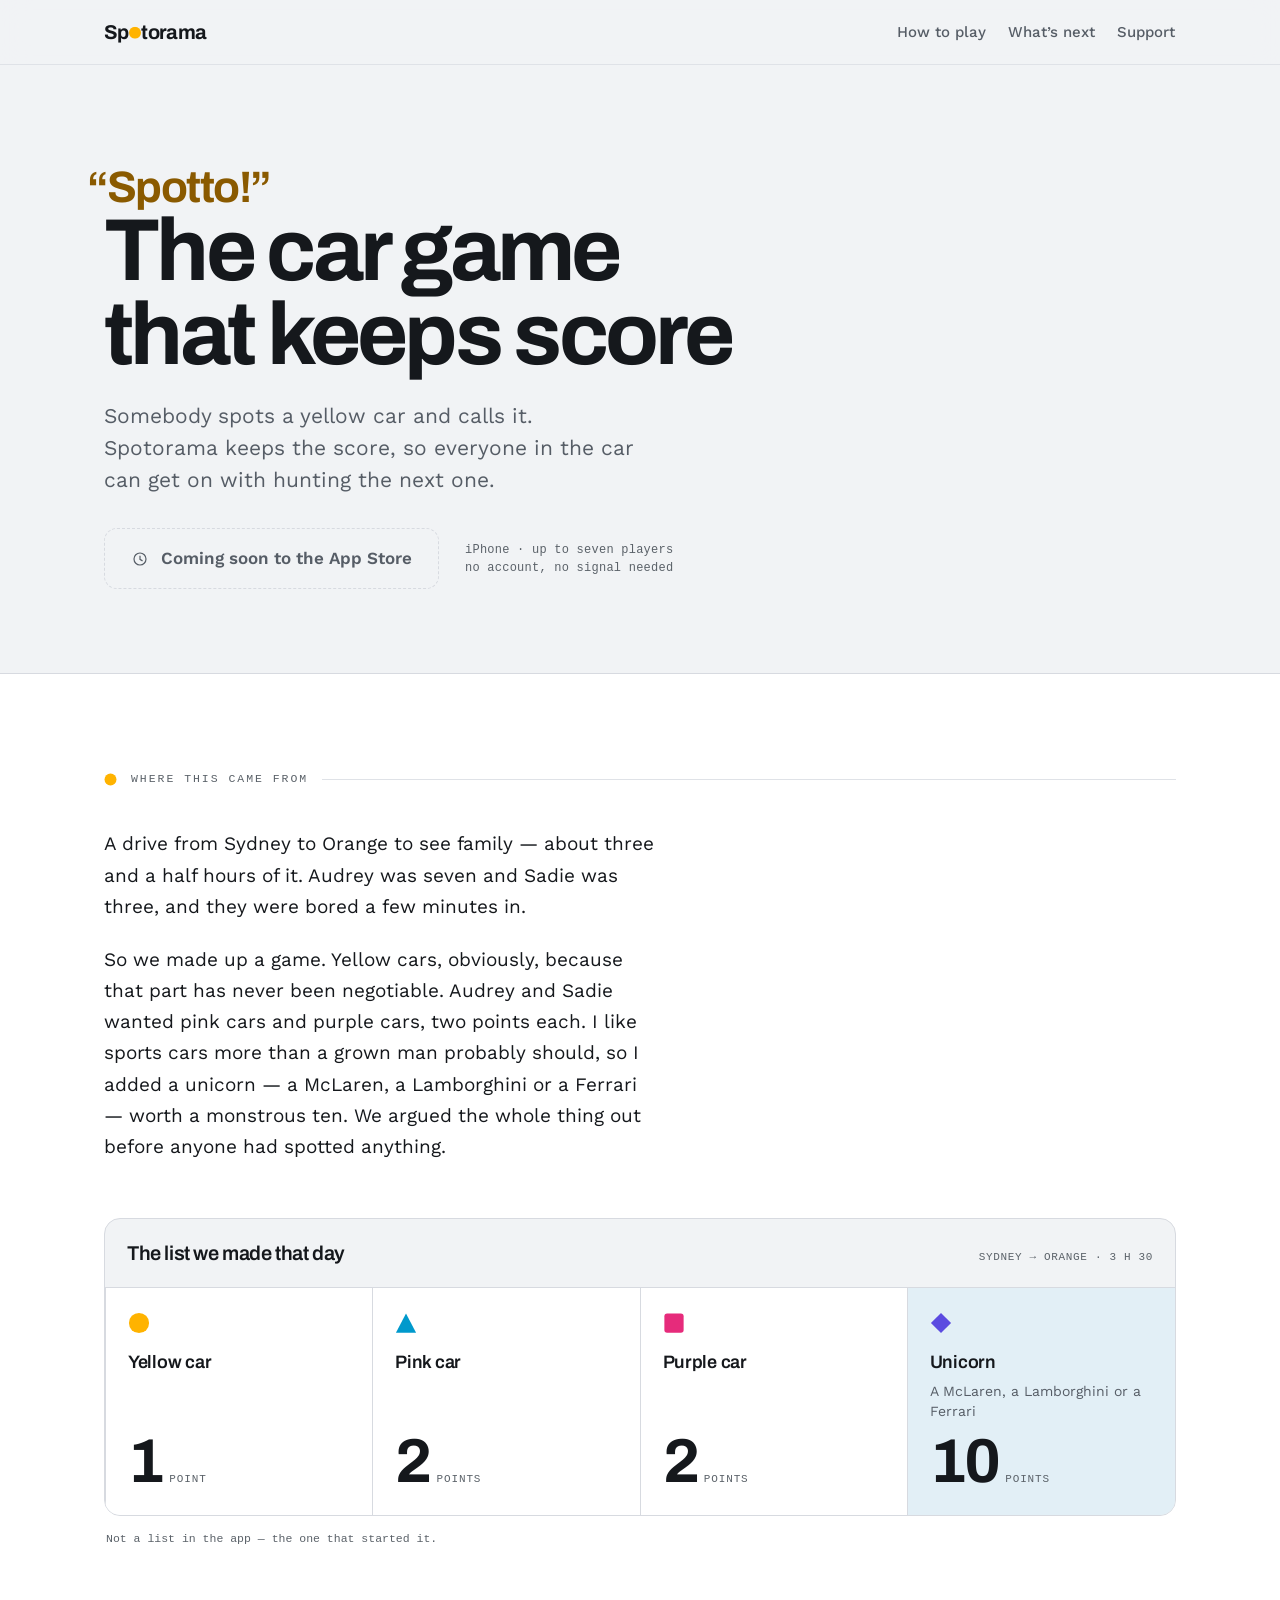
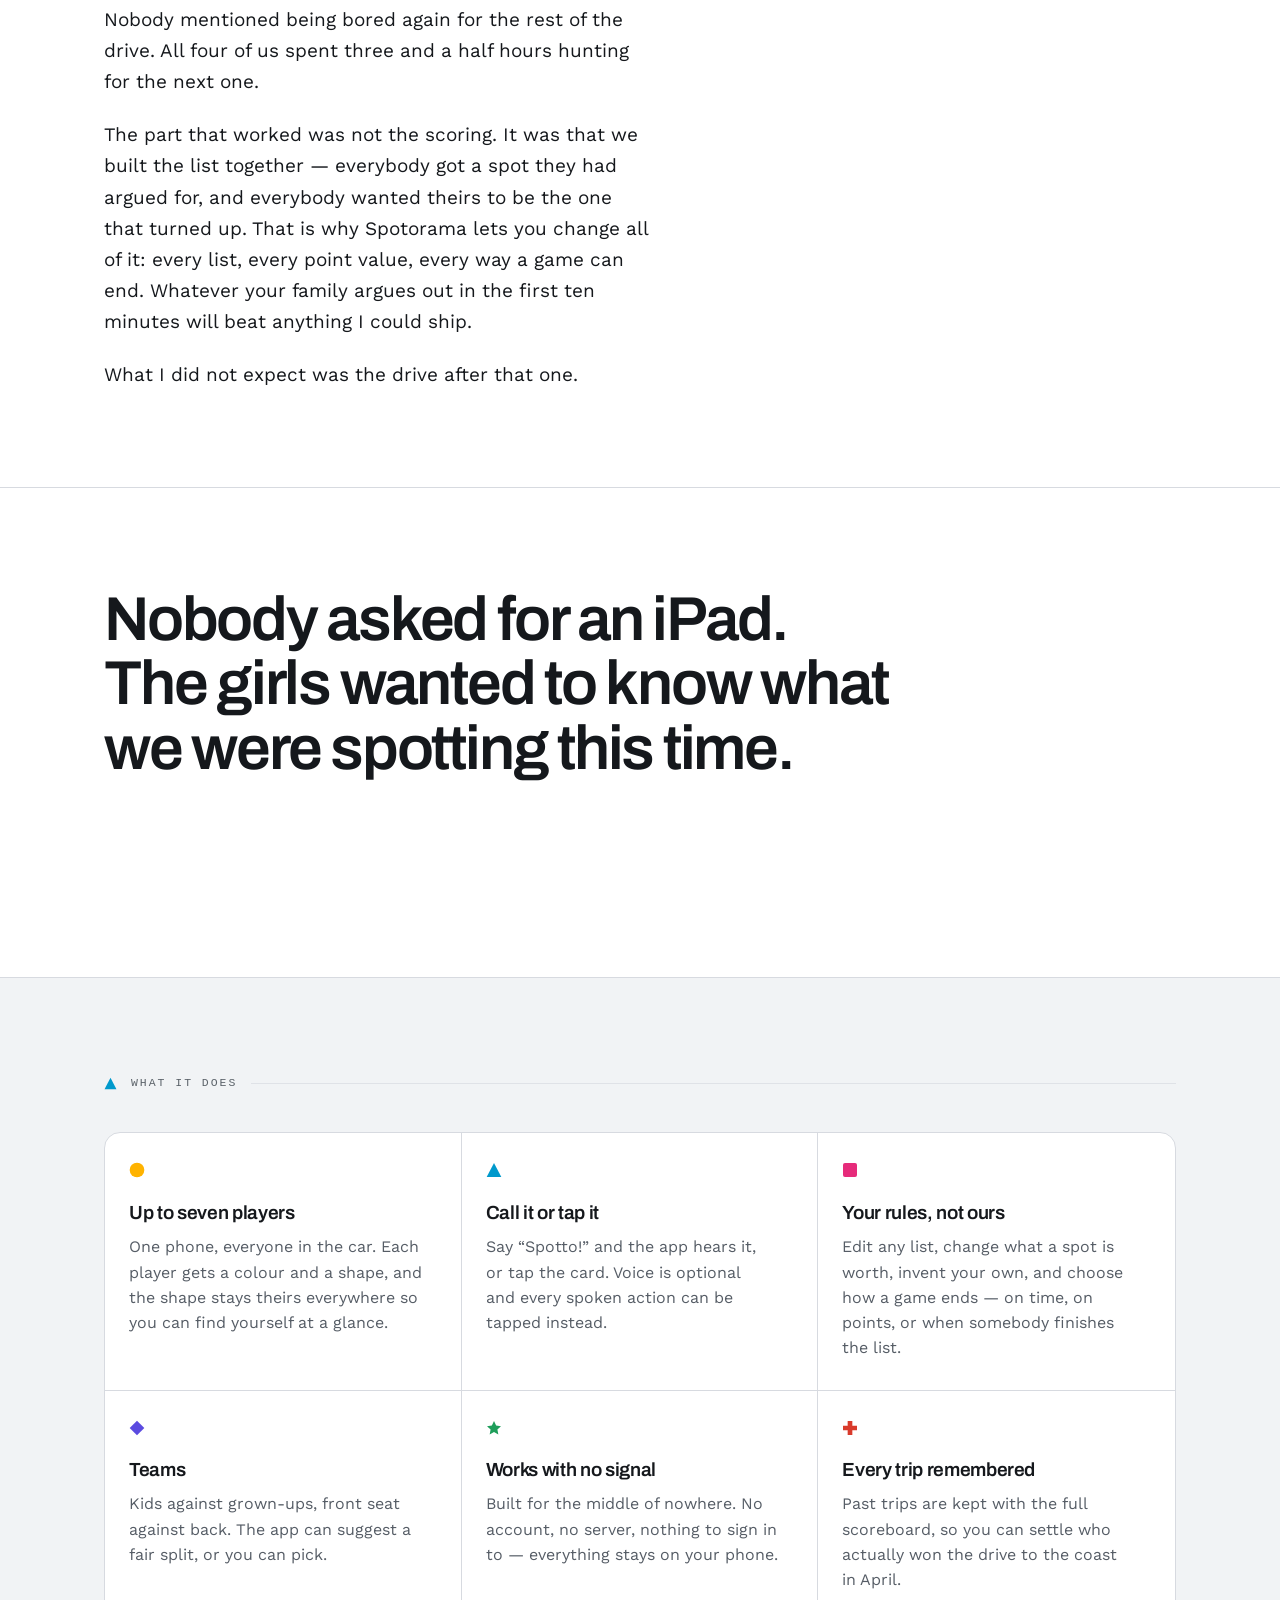
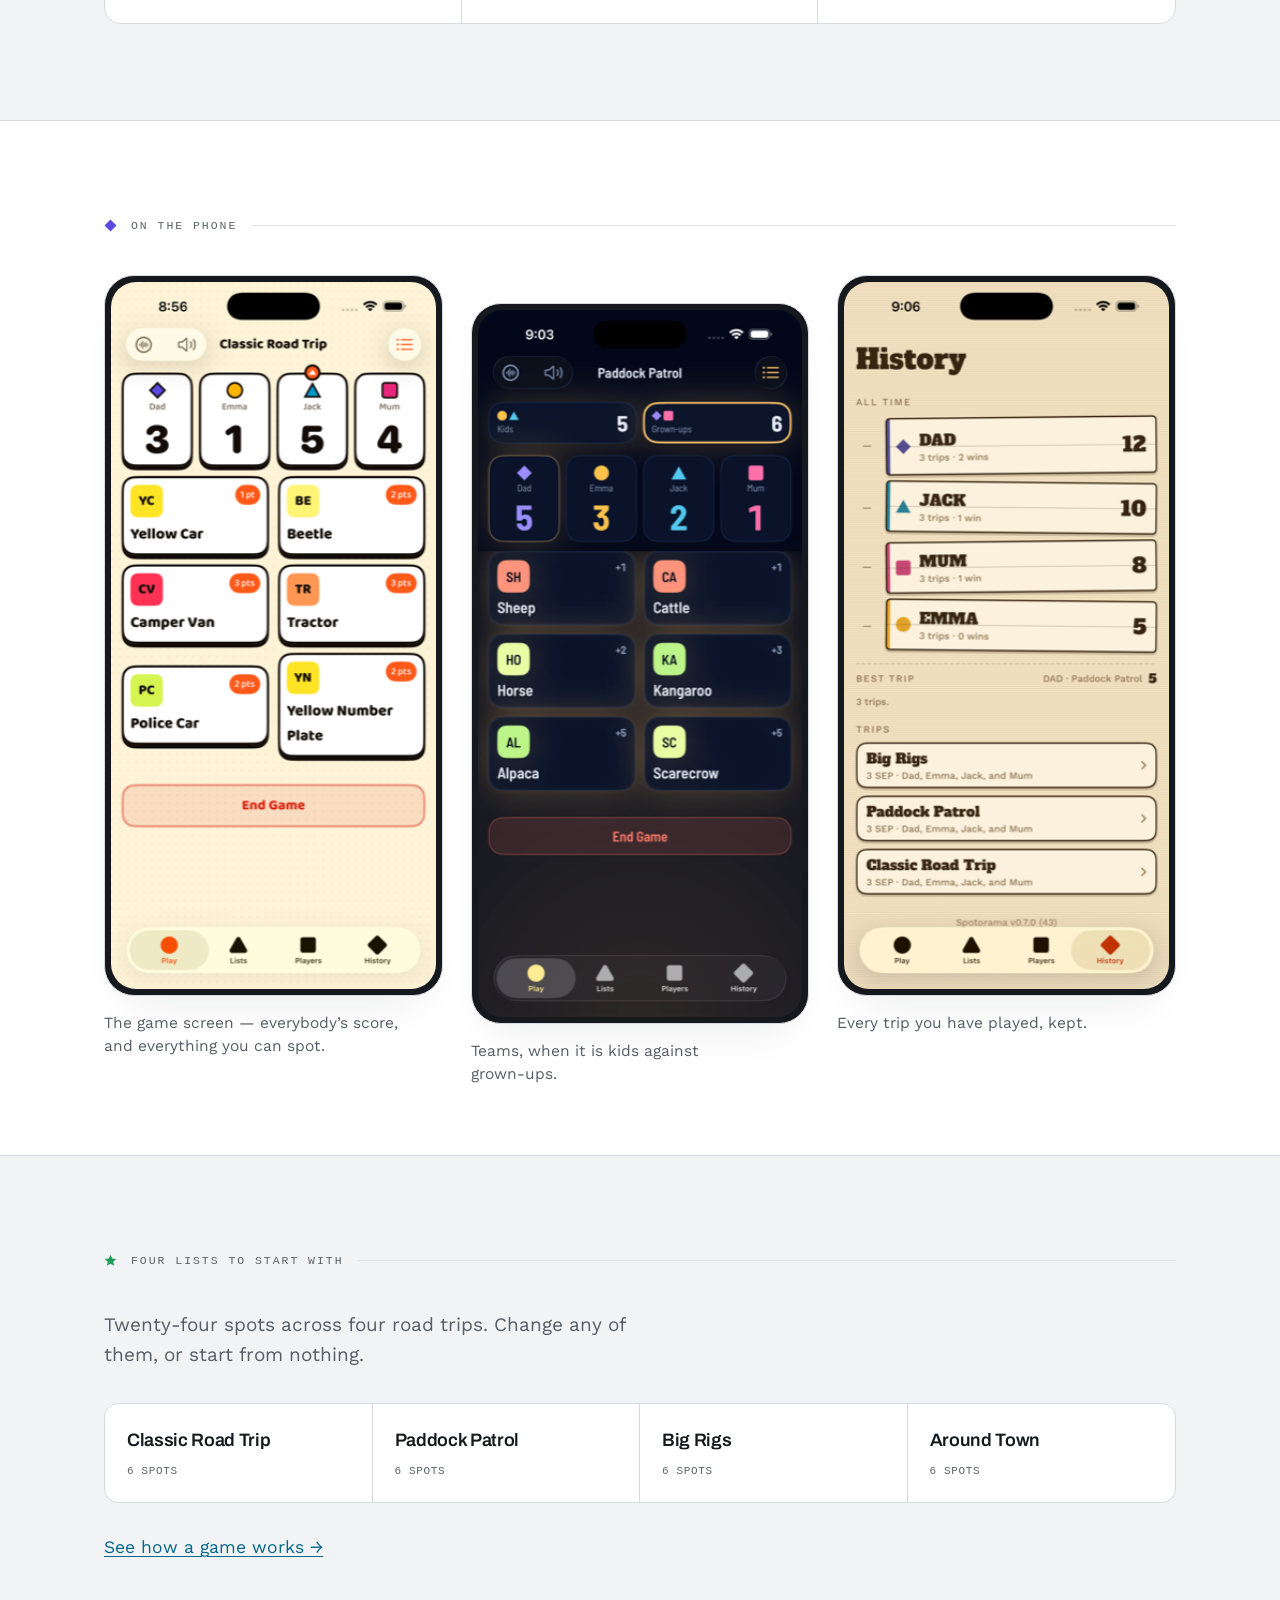
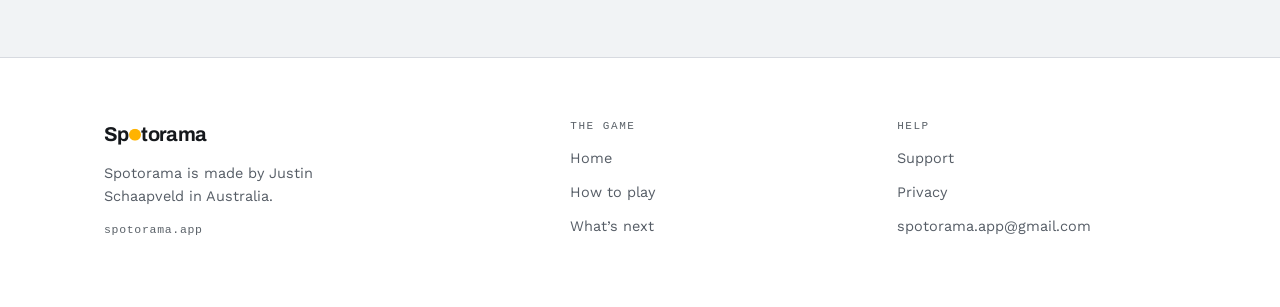
==== index.html @ 517f9ac2 "chore: the site's domain is spotorama.app Ten references across seven files: the footer domain on al" ====
<!doctype html>
<html lang="en-AU">
<head>
<meta charset="utf-8">
<meta name="viewport" content="width=device-width, initial-scale=1">
<title>Spotorama — the car game that keeps score</title>
<meta name="description" content="Spotorama is an in-car spotting game for up to seven players on one phone. Somebody calls it, the app awards the point, and nobody argues about the score.">
<meta property="og:title" content="Spotorama — the car game that keeps score">
<meta property="og:description" content="Somebody calls it, the app awards the point, and nobody argues about the score.">
<meta property="og:type" content="website">
<meta property="og:url" content="https://spotorama.app/">
<meta property="og:image" content="https://spotorama.app/img/og-image.png">
<meta property="og:image:width" content="1200">
<meta property="og:image:height" content="630">
<meta name="twitter:card" content="summary_large_image">
<meta name="twitter:image" content="https://spotorama.app/img/og-image.png">
<link rel="icon" href="img/favicon.png" sizes="any" type="image/png">
<link rel="apple-touch-icon" href="img/apple-touch-icon.png">
<link rel="preconnect" href="https://fonts.googleapis.com">
<link rel="preconnect" href="https://fonts.gstatic.com" crossorigin>
<link href="https://fonts.googleapis.com/css2?family=Archivo:wght@400;500;600;700&family=Work+Sans:wght@400;500;600&display=swap" rel="stylesheet">
<link rel="stylesheet" href="site.css">
</head>
<body>

<header class="nav">
  <div class="nav__in">
    <a class="brand" href="index.html">Sp<svg viewBox="0 0 24 24" aria-hidden="true"><circle cx="12" cy="12" r="12" fill="var(--s1)"/></svg><span class="vh">o</span>torama</a>
    <nav class="nav__links" aria-label="Main">
      <a href="how-to-play.html">How to play</a>
      <a href="whats-next.html">What&rsquo;s next</a>
      <a href="support.html">Support</a>
    </nav>
  </div>
</header>

<main>

<section class="hero">
  <div class="wrap">
    <p class="call">&ldquo;Spotto!&rdquo;</p>
    <h1 class="h1">The car game that keeps score</h1>
    <p class="lede">Somebody spots a yellow car and calls it. Spotorama keeps the score, so everyone in the car can get on with hunting the next one.</p>
    <div class="cta-row">
      <!-- Swap for the live link once 1.0 is approved:
           <a class="btn" href="https://apps.apple.com/au/app/spotorama/id6799803992">…</a> -->
      <span class="btn btn--pending">
        <svg viewBox="0 0 24 24" aria-hidden="true" class="ico"><circle cx="12" cy="12" r="8" fill="none" stroke="currentColor" stroke-width="1.6"/><path d="M12 7.5v5l3.4 2" fill="none" stroke="currentColor" stroke-width="1.6"/></svg>
        Coming soon to the App&nbsp;Store
      </span>
      <span class="meta mono">iPhone &middot; up to seven players<br>no account, no signal needed</span>
    </div>
  </div>
</section>

<section class="section section--raise">
  <div class="wrap">
    <div class="eyebrow"><svg viewBox="0 0 24 24" aria-hidden="true"><circle cx="12" cy="12" r="11" fill="var(--s1)"/></svg><span class="label mono">Where this came from</span><span class="line"></span></div>
    <div class="prose">
      <p>A drive from Sydney to Orange to see family &mdash; about three and a half hours of it. Audrey was seven and Sadie was three, and they were bored a few minutes in.</p>
      <p>So we made up a game. Yellow cars, obviously, because that part has never been negotiable. Audrey and Sadie wanted pink cars and purple cars, two points each. I like sports cars more than a grown man probably should, so I added a unicorn &mdash; a McLaren, a Lamborghini or a Ferrari &mdash; worth a monstrous ten. We argued the whole thing out before anyone had spotted anything.</p>
    </div>

    <div class="card scorecard">
      <div class="card__head">
        <span class="card__ttl">The list we made that day</span>
        <span class="mono card__meta">SYDNEY &rarr; ORANGE &middot; 3 H 30</span>
      </div>
      <div class="rules">
        <div class="rule"><svg viewBox="0 0 24 24" aria-hidden="true"><circle cx="12" cy="12" r="11" fill="var(--s1)"/></svg><span class="rule__nm">Yellow car</span><span class="rule__pts"><span class="rule__n">1</span><span class="rule__u mono">point</span></span></div>
        <div class="rule"><svg viewBox="0 0 24 24" aria-hidden="true"><polygon points="12,1.5 23,22.5 1,22.5" fill="var(--s2)"/></svg><span class="rule__nm">Pink car</span><span class="rule__pts"><span class="rule__n">2</span><span class="rule__u mono">points</span></span></div>
        <div class="rule"><svg viewBox="0 0 24 24" aria-hidden="true"><rect x="1.5" y="1.5" width="21" height="21" rx="3" fill="var(--s3)"/></svg><span class="rule__nm">Purple car</span><span class="rule__pts"><span class="rule__n">2</span><span class="rule__u mono">points</span></span></div>
        <div class="rule rule--hi"><svg viewBox="0 0 24 24" aria-hidden="true"><polygon points="12,1 23,12 12,23 1,12" fill="var(--s4)"/></svg><span><span class="rule__nm">Unicorn</span><span class="rule__sub">A McLaren, a Lamborghini or a Ferrari</span></span><span class="rule__pts"><span class="rule__n">10</span><span class="rule__u mono">points</span></span></div>
      </div>
    </div>
    <p class="mono cardnote">Not a list in the app &mdash; the one that started it.</p>

    <div class="prose prose--after">
      <p>Nobody mentioned being bored again for the rest of the drive. All four of us spent three and a half hours hunting for the next one.</p>
      <p>The part that worked was not the scoring. It was that we built the list together &mdash; everybody got a spot they had argued for, and everybody wanted theirs to be the one that turned up. That is why Spotorama lets you change all of it: every list, every point value, every way a game can end. Whatever your family argues out in the first ten minutes will beat anything I could ship.</p>
      <p>What I did not expect was the drive after that one.</p>
    </div>
  </div>

  <div class="bigline-band">
    <div class="wrap">
      <p class="bigline">Nobody asked for an iPad. The girls wanted to know what we were spotting this time.</p>
    </div>
  </div>
</section>

<section class="section">
  <div class="wrap">
    <div class="eyebrow"><svg viewBox="0 0 24 24" aria-hidden="true"><polygon points="12,1.5 23,22.5 1,22.5" fill="var(--s2)"/></svg><span class="label mono">What it does</span><span class="line"></span></div>
    <div class="hgrid hgrid--3">
      <div>
        <svg viewBox="0 0 24 24" aria-hidden="true"><circle cx="12" cy="12" r="11" fill="var(--s1)"/></svg>
        <h3 class="h3">Up to seven players</h3>
        <p>One phone, everyone in the car. Each player gets a colour and a shape, and the shape stays theirs everywhere so you can find yourself at a glance.</p>
      </div>
      <div>
        <svg viewBox="0 0 24 24" aria-hidden="true"><polygon points="12,1.5 23,22.5 1,22.5" fill="var(--s2)"/></svg>
        <h3 class="h3">Call it or tap it</h3>
        <p>Say &ldquo;Spotto!&rdquo; and the app hears it, or tap the card. Voice is optional and every spoken action can be tapped instead.</p>
      </div>
      <div>
        <svg viewBox="0 0 24 24" aria-hidden="true"><rect x="1.5" y="1.5" width="21" height="21" rx="3" fill="var(--s3)"/></svg>
        <h3 class="h3">Your rules, not ours</h3>
        <p>Edit any list, change what a spot is worth, invent your own, and choose how a game ends &mdash; on time, on points, or when somebody finishes the list.</p>
      </div>
      <div>
        <svg viewBox="0 0 24 24" aria-hidden="true"><polygon points="12,1 23,12 12,23 1,12" fill="var(--s4)"/></svg>
        <h3 class="h3">Teams</h3>
        <p>Kids against grown-ups, front seat against back. The app can suggest a fair split, or you can pick.</p>
      </div>
      <div>
        <svg viewBox="0 0 24 24" aria-hidden="true"><polygon points="12,1.5 15.2,8.4 22.5,9.3 17.1,14.4 18.5,21.7 12,18 5.5,21.7 6.9,14.4 1.5,9.3 8.8,8.4" fill="var(--s5)"/></svg>
        <h3 class="h3">Works with no signal</h3>
        <p>Built for the middle of nowhere. No account, no server, nothing to sign in to &mdash; everything stays on your phone.</p>
      </div>
      <div>
        <svg viewBox="0 0 24 24" aria-hidden="true"><polygon points="8.5,1.5 15.5,1.5 15.5,8.5 22.5,8.5 22.5,15.5 15.5,15.5 15.5,22.5 8.5,22.5 8.5,15.5 1.5,15.5 1.5,8.5 8.5,8.5" fill="var(--s6)"/></svg>
        <h3 class="h3">Every trip remembered</h3>
        <p>Past trips are kept with the full scoreboard, so you can settle who actually won the drive to the coast in April.</p>
      </div>
    </div>
  </div>
</section>

<section class="section section--raise">
  <div class="wrap">
    <div class="eyebrow"><svg viewBox="0 0 24 24" aria-hidden="true"><polygon points="12,1 23,12 12,23 1,12" fill="var(--s4)"/></svg><span class="label mono">On the phone</span><span class="line"></span></div>
    <div class="shots">
      <figure>
        <div class="device"><img src="img/game-screen.png" width="303" height="660" alt="The Spotorama game screen: a scoreboard of players above a grid of spot cards."></div>
        <figcaption>The game screen &mdash; everybody&rsquo;s score, and everything you can spot.</figcaption>
      </figure>
      <figure>
        <div class="device"><img src="img/teams.png" width="303" height="660" alt="A trip in progress with players divided into two teams."></div>
        <figcaption>Teams, when it is kids against grown-ups.</figcaption>
      </figure>
      <figure>
        <div class="device"><img src="img/history.png" width="303" height="660" alt="The history screen, showing past trips with their final scores."></div>
        <figcaption>Every trip you have played, kept.</figcaption>
      </figure>
    </div>
  </div>
</section>

<section class="section">
  <div class="wrap">
    <div class="eyebrow"><svg viewBox="0 0 24 24" aria-hidden="true"><polygon points="12,1.5 15.2,8.4 22.5,9.3 17.1,14.4 18.5,21.7 12,18 5.5,21.7 6.9,14.4 1.5,9.3 8.8,8.4" fill="var(--s5)"/></svg><span class="label mono">Four lists to start with</span><span class="line"></span></div>
    <p class="intro">Twenty-four spots across four road trips. Change any of them, or start from nothing.</p>
    <div class="hgrid hgrid--4 hgrid--tight">
      <div><span class="listname">Classic Road Trip</span><span class="mono listmeta">6 spots</span></div>
      <div><span class="listname">Paddock Patrol</span><span class="mono listmeta">6 spots</span></div>
      <div><span class="listname">Big Rigs</span><span class="mono listmeta">6 spots</span></div>
      <div><span class="listname">Around Town</span><span class="mono listmeta">6 spots</span></div>
    </div>
    <p class="after"><a href="how-to-play.html">See how a game works &rarr;</a></p>
  </div>
</section>

</main>

<footer class="footer">
  <div class="footer__in">
    <div>
      <span class="brand">Sp<svg viewBox="0 0 24 24" aria-hidden="true"><circle cx="12" cy="12" r="12" fill="var(--s1)"/></svg><span class="vh">o</span>torama</span>
      <p class="fnote">Spotorama is made by Justin Schaapveld in Australia.</p>
      <p class="mono fdom">spotorama.app</p>
    </div>
    <div class="fcol">
      <span class="flabel mono">The game</span>
      <a href="index.html">Home</a>
      <a href="how-to-play.html">How to play</a>
      <a href="whats-next.html">What&rsquo;s next</a>
    </div>
    <div class="fcol">
      <span class="flabel mono">Help</span>
      <a href="support.html">Support</a>
      <a href="privacy.html">Privacy</a>
      <a href="mailto:spotorama.app@gmail.com">spotorama.app@gmail.com</a>
    </div>
  </div>
</footer>

</body>
</html>
---- site.css ----
/* Spotorama — spotorama.app
   Site-native identity: Archivo + Work Sans, neutral paper, one accent,
   the seven player shapes used as the numbering system.
   Static CSS. No build step. Mobile first. */

:root{
  --paper:#F1F3F5; --raise:#FFFFFF;
  --ink:#15181C; --ink2:#565D66; --ink3:#5B6269;
  --line:#D7DAE0; --line2:#E7E9EC; --hair:#DFE2E7;
  --accent:#00688F; --accent-ink:#FFFFFF; --accent-soft:#E2EFF6;
  --call:#8A5A00; --shadow:rgba(21,24,28,.11);
  /* player slots — shape and colour together, order fixed */
  --s1:#FFB300; --s2:#0099CC; --s3:#E62B7B; --s4:#5B4BE0;
  --s5:#1E9E5A; --s6:#D93A2B; --s7:#7A4B2A;
  --display:Archivo,system-ui,sans-serif;
  --body:'Work Sans',system-ui,sans-serif;
  --mono:ui-monospace,SFMono-Regular,Menlo,Consolas,monospace;
}

@media (prefers-color-scheme:dark){
  :root{
    --paper:#0F1114; --raise:#171A1E;
    --ink:#ECEEF1; --ink2:#A2A9B2; --ink3:#8F979F;
    --line:#2B3037; --line2:#1F2328; --hair:#24282E;
    --accent:#57C4E8; --accent-ink:#0A1216; --accent-soft:#122A34;
    --call:#FFC24D; --shadow:rgba(0,0,0,.5);
    --s1:#FFC24D; --s2:#56C7F0; --s3:#FF6FA8; --s4:#9A8CFF;
    --s5:#7FE0B0; --s6:#FF8A6B; --s7:#C69A6B;
  }
}

*{box-sizing:border-box}

/* Visually hidden — carries the 'o' the wordmark draws as a spot, so the
   brand mark's accessible name is "Spotorama" and not "Sptorama". */
.vh{position:absolute;width:1px;height:1px;padding:0;margin:-1px;overflow:hidden;clip:rect(0 0 0 0);clip-path:inset(50%);white-space:nowrap;border:0}

html{-webkit-text-size-adjust:100%}
body{
  margin:0; background:var(--paper); color:var(--ink);
  font:400 17px/1.6 var(--body);
  -webkit-font-smoothing:antialiased; text-rendering:optimizeLegibility;
}
img{max-width:100%;display:block}
figure{margin:0}
a{color:var(--accent);text-decoration-thickness:1px;text-underline-offset:3px;transition:color .16s ease}
a:hover{color:var(--ink)}
:focus-visible{outline:2px solid var(--accent);outline-offset:3px;border-radius:3px}
strong{color:var(--ink);font-weight:600}
em{font-style:normal;font-weight:600;color:var(--ink)}
.mono{font-family:var(--mono)}

.wrap{max-width:1120px;margin:0 auto;padding:0 24px}
.narrow{max-width:760px}

/* ---------- sections ---------- */
.section{border-top:1px solid var(--line);padding:56px 0}
.section--raise{background:var(--raise)}
.section--flush{border-top:0;padding-top:48px}
@media (min-width:860px){ .section{padding:96px 0} .section--flush{padding-top:72px} }

.eyebrow{display:flex;align-items:center;gap:14px;margin-bottom:30px}
.eyebrow svg{flex:none;width:13px;height:13px}
.eyebrow .label{font-size:11.5px;letter-spacing:.17em;text-transform:uppercase;color:var(--ink3);white-space:nowrap}
.eyebrow .line{flex:1;height:1px;background:var(--hair)}
@media (min-width:860px){ .eyebrow{margin-bottom:40px} }

/* ---------- nav ---------- */
.nav{
  position:sticky;top:0;z-index:30;
  background:color-mix(in oklab, var(--paper) 86%, transparent);
  -webkit-backdrop-filter:blur(14px) saturate(1.4);
  backdrop-filter:blur(14px) saturate(1.4);
  border-bottom:1px solid var(--hair);
}
@supports not (background:color-mix(in oklab, red, blue)){ .nav{background:var(--paper)} }
.nav__in{max-width:1120px;margin:0 auto;padding:14px 24px;display:flex;align-items:center;gap:20px;flex-wrap:wrap}
.brand{
  font-family:var(--display);font-weight:700;font-size:20px;letter-spacing:-.03em;
  color:var(--ink);text-decoration:none;display:inline-flex;align-items:baseline;
}
.brand:hover{color:var(--ink)}
.brand svg{width:.6em;height:.6em;margin:0 .01em;transform:translateY(-.01em)}
.nav__links{display:flex;gap:20px;flex-wrap:wrap;margin-left:auto;font-size:15px;font-weight:500}
.nav__links a{color:var(--ink2);text-decoration:none;padding:6px 1px}
.nav__links a:hover{color:var(--ink)}
.nav__links a[aria-current=page]{color:var(--ink);box-shadow:inset 0 -2px 0 var(--accent)}

/* ---------- type ---------- */
.h1{margin:0;font-family:var(--display);font-weight:700;font-size:clamp(40px,9vw,88px);line-height:.95;letter-spacing:-.042em;text-wrap:balance;max-width:16ch}
.h1--page{font-size:clamp(36px,7.4vw,68px);line-height:.99;letter-spacing:-.04em;max-width:20ch}
.h2{margin:0;font-family:var(--display);font-weight:600;font-size:clamp(27px,4.6vw,44px);line-height:1.06;letter-spacing:-.032em;text-wrap:balance;max-width:22ch}
.h3{margin:0;font-family:var(--display);font-weight:600;font-size:19px;line-height:1.3;letter-spacing:-.018em}
.lede{max-width:42ch;margin:24px 0 0;font-size:clamp(18px,2.1vw,21px);line-height:1.52;color:var(--ink2);text-wrap:pretty}
.intro{max-width:46ch;margin:20px 0 32px;font-size:clamp(17px,1.9vw,19px);line-height:1.6;color:var(--ink2);text-wrap:pretty}
.after{margin:30px 0 0;font-size:17.5px}
.dim{margin:0;max-width:44ch;font-size:16px;line-height:1.62;color:var(--ink3);text-wrap:pretty}

.prose{max-width:46ch;font-size:clamp(17px,1.9vw,19px)}
.prose p{margin:0 0 22px;line-height:1.64;text-wrap:pretty}
.prose p:last-child{margin-bottom:0}
.prose--after{margin-top:44px}
@media (min-width:860px){ .prose--after{margin-top:56px} }

/* ---------- hero ---------- */
.hero{padding:56px 0}
@media (min-width:860px){ .hero{padding:100px 0 84px} }
.call{
  margin:0;font-family:var(--display);font-weight:700;
  font-size:clamp(28px,5.4vw,44px);line-height:1;letter-spacing:-.035em;
  color:var(--call);text-indent:-.38em;
}
.cta-row{display:flex;flex-wrap:wrap;gap:18px 26px;align-items:center;margin-top:32px}
.btn{
  display:inline-flex;align-items:center;gap:12px;
  background:var(--ink);color:var(--paper);text-decoration:none;
  padding:16px 28px 16px 24px;border-radius:13px;font-weight:600;font-size:17px;
  transition:transform .16s ease, box-shadow .16s ease;
}
.btn:hover{color:var(--paper);transform:translateY(-1px);box-shadow:0 8px 22px -8px var(--shadow)}
.btn--pending{
  background:var(--paper);color:var(--ink2);
  border:1px dashed var(--line);padding:16px 26px;cursor:default;
}
.btn .ico{width:18px;height:18px;flex:none}
.meta{font-size:12px;line-height:1.5;color:var(--ink3);letter-spacing:.02em}

.pagehead{padding:52px 0 0}
@media (min-width:860px){ .pagehead{padding:88px 0 0} }

/* ---------- hairline grids ----------
   Each cell draws its own top/left rule and is pulled 1px into the
   container border, so a part-filled final row shows nothing. */
.hgrid{display:grid;gap:0;background:var(--raise);border:1px solid var(--line);border-radius:16px;overflow:hidden;grid-template-columns:1fr}
.hgrid>*{border-top:1px solid var(--line);border-left:1px solid var(--line);margin:-1px 0 0 -1px;padding:26px 24px 30px}
.hgrid svg{width:16px;height:16px}
.hgrid h3{margin:14px 0 0}
.hgrid p{margin:9px 0 0;font-size:16px;line-height:1.58;color:var(--ink2);text-wrap:pretty}
.hgrid--tight{border-radius:14px}
.hgrid--tight>*{padding:22px;display:flex;flex-direction:column;gap:8px}
.listname{font-family:var(--display);font-weight:600;font-size:18px;letter-spacing:-.018em}
.listmeta{font-size:11px;letter-spacing:.06em;text-transform:uppercase;color:var(--ink3)}
.stepn{font-size:11px;letter-spacing:.08em;color:var(--ink3)}
.hgrid--7{grid-template-columns:repeat(4,1fr);border-radius:12px}
.hgrid--7>*{padding:16px 10px;display:flex;flex-direction:column;align-items:center;gap:9px}
.hgrid--7 svg{width:24px;height:24px}
.slotn{font-size:10px;color:var(--ink3)}
@media (min-width:560px){ .hgrid--4{grid-template-columns:1fr 1fr} .hgrid--7{grid-template-columns:repeat(7,1fr)} }
@media (min-width:640px){ .hgrid--3{grid-template-columns:1fr 1fr} }
@media (min-width:1000px){ .hgrid--3{grid-template-columns:repeat(3,1fr)} .hgrid--4{grid-template-columns:repeat(4,1fr)} }

/* ---------- the scorecard ---------- */
.card{border:1px solid var(--line);border-radius:16px;background:var(--paper);overflow:hidden}
.scorecard{margin-top:44px}
@media (min-width:860px){ .scorecard{margin-top:56px} }
.card__head{padding:18px 22px;border-bottom:1px solid var(--line);display:flex;align-items:baseline;justify-content:space-between;gap:16px;flex-wrap:wrap}
.card__ttl{font-family:var(--display);font-weight:600;font-size:clamp(17px,2vw,20px);letter-spacing:-.02em}
.card__meta{font-size:11px;letter-spacing:.06em;color:var(--ink3)}
.rules{display:grid;grid-template-columns:1fr;border-left:1px solid var(--line)}
.rule{
  background:var(--raise);
  border-top:1px solid var(--line);border-left:1px solid var(--line);
  margin:-1px 0 0 -1px;padding:24px 22px 26px;
  display:flex;flex-direction:column;gap:14px;
}
.rule--hi{background:var(--accent-soft)}
.rule svg{width:22px;height:22px}
.rule__nm{display:block;font-family:var(--display);font-weight:600;font-size:18px;letter-spacing:-.015em}
.rule__sub{display:block;margin-top:4px;font-size:14px;line-height:1.45;color:var(--ink2)}
.rule__pts{display:flex;align-items:baseline;gap:7px;margin-top:auto}
.rule__n{font-family:var(--display);font-weight:700;font-size:clamp(40px,5.4vw,62px);line-height:.86;letter-spacing:-.045em;font-variant-numeric:tabular-nums}
.rule__u{font-size:11px;letter-spacing:.08em;text-transform:uppercase;color:var(--ink3)}
.cardnote{margin:14px 2px 0;font-size:11.5px;line-height:1.55;color:var(--ink3)}
@media (min-width:560px){ .rules{grid-template-columns:1fr 1fr} }
@media (min-width:900px){ .rules{grid-template-columns:repeat(4,1fr)} }

.bigline-band{border-top:1px solid var(--line);margin-top:56px;padding:56px 0}
@media (min-width:860px){ .bigline-band{margin-top:96px;padding:100px 0} }
.bigline{
  margin:0;max-width:22ch;font-family:var(--display);font-weight:600;
  font-size:clamp(30px,6.2vw,62px);line-height:1.04;letter-spacing:-.036em;text-wrap:balance;
}

/* ---------- screenshots ---------- */
.device{border:1px solid var(--line);background:var(--ink);border-radius:30px;padding:6px;box-shadow:0 26px 46px -26px var(--shadow)}
.device img{width:100%;height:auto;border-radius:25px}
.device--inline{width:min(268px,100%)}
figcaption{margin-top:16px;font-size:15.5px;line-height:1.5;color:var(--ink2);max-width:30ch;text-wrap:pretty}
.shots{display:grid;grid-template-columns:1fr;gap:34px}
@media (min-width:640px){
  .shots{grid-template-columns:repeat(3,1fr);gap:28px;align-items:start}
  .shots figure:nth-child(2){transform:translateY(28px)}
}

/* ---------- how to play: steps ---------- */
.steps{padding:44px 0 0}
@media (min-width:860px){ .steps{padding:72px 0 0} }
.step{display:grid;grid-template-columns:1fr;gap:28px;padding:0 0 44px;border-bottom:1px solid var(--line)}
.step+.step{padding-top:44px}
.step:last-of-type{border-bottom:0;padding-bottom:0}
.step__hd{display:flex;align-items:baseline;gap:16px}
.num{font-family:var(--display);font-weight:700;font-size:clamp(38px,5vw,58px);line-height:.82;letter-spacing:-.05em;color:var(--accent);font-variant-numeric:tabular-nums}
.steph{font-size:clamp(21px,2.6vw,26px);letter-spacing:-.025em}
.stepp{margin:16px 0 0;max-width:46ch;line-height:1.64;color:var(--ink2);text-wrap:pretty}
@media (min-width:760px){
  .step{grid-template-columns:1fr 1fr;gap:44px;align-items:center;padding-bottom:60px}
  .step+.step{padding-top:60px}
  .step:first-of-type{align-items:start}
}

/* ---------- two columns ---------- */
.cols2{display:grid;grid-template-columns:1fr;gap:20px}
.cols2>p{margin:0}
@media (min-width:760px){ .cols2{grid-template-columns:1fr 1fr;gap:40px} .cols2--top{align-items:start} .cols2--mid{align-items:center} }
.teamp{margin:18px 0 0;max-width:48ch;font-size:17.5px;line-height:1.64;color:var(--ink2);text-wrap:pretty}
.teamp+.teamp{margin-top:16px}
.cols2>.teamp{margin-top:0}
.voice{max-width:50ch}
.voice p{margin:0 0 16px;font-size:17.5px;line-height:1.64;color:var(--ink2);text-wrap:pretty}
.voice p:last-child{margin-bottom:0}
.callout{border:1px solid var(--line);border-left:3px solid var(--s1);background:var(--paper);border-radius:4px 12px 12px 4px;padding:22px 24px 24px}
.callout p{margin:12px 0 0;font-size:16.5px;line-height:1.6;color:var(--ink2);text-wrap:pretty}
.section--raise .callout{background:var(--raise)}

/* ---------- spot lists ---------- */
.lists{display:grid;grid-template-columns:1fr;gap:20px}
@media (min-width:760px){ .lists{grid-template-columns:1fr 1fr} }
.list{border:1px solid var(--line);border-radius:14px;overflow:hidden;background:var(--raise)}
.list__hd{padding:16px 20px;border-bottom:1px solid var(--line);display:flex;align-items:center;gap:11px}
.list__hd svg{flex:none;width:14px;height:14px}
.list__hd .nm{flex:1;font-family:var(--display);font-weight:600;font-size:17.5px;letter-spacing:-.018em}
.ptsh{font-size:10.5px;letter-spacing:.08em;color:var(--ink3)}
.row{display:flex;align-items:center;gap:13px;padding:12px 20px;border-bottom:1px solid var(--hair)}
.row:last-child{border-bottom:0}
.row .nm{flex:1;font-size:16.5px}
.tile{
  flex:none;width:30px;height:30px;border-radius:8px;
  background:var(--paper);border:1px solid var(--line);
  display:flex;align-items:center;justify-content:center;
  font-size:10.5px;font-weight:600;letter-spacing:.03em;color:var(--ink3);
}
.pts{font-family:var(--display);font-weight:600;font-size:17px;font-variant-numeric:tabular-nums;min-width:1.4em;text-align:right}
.row--hi{background:var(--accent-soft)}
.row--hi .nm{font-weight:600}
.row--hi .tile{background:var(--raise);color:var(--ink2)}
.row--hi .pts{font-weight:700;font-size:21px;letter-spacing:-.02em}

/* ---------- what's next ---------- */
.rulebox{border-top:1px solid var(--line);border-bottom:1px solid var(--line);margin-top:48px;padding:34px 0}
.rulebox__h{font-size:clamp(21px,2.6vw,26px);letter-spacing:-.025em;max-width:26ch}
.rulebox .cols2{margin-top:18px}
.items{display:flex;flex-direction:column;gap:20px;margin-top:44px}
.item{border:1px solid var(--line);border-radius:16px;background:var(--raise);padding:28px 26px}
.item--planned{border-color:var(--accent)}
.item__h{margin:16px 0 0;font-size:clamp(22px,2.8vw,28px);letter-spacing:-.026em}
.item .cols2{margin-top:14px}
.item .teamp{margin-top:0;font-size:17px;max-width:50ch}
.tag{
  display:inline-flex;align-items:center;gap:8px;
  font-size:11px;letter-spacing:.08em;text-transform:uppercase;
  padding:5px 11px;border-radius:999px;
  border:1px dashed var(--line);color:var(--ink3);
}
.tag svg{width:9px;height:9px}
.tag--planned{background:var(--accent);color:var(--accent-ink);border:0;padding:6px 11px}
.closer{border-top:1px solid var(--line);margin-top:44px;padding:44px 0 56px}
@media (min-width:860px){ .closer{padding:48px 0 96px} }

/* ---------- support ---------- */
.help{border:1px solid var(--line);border-radius:16px;background:var(--accent-soft);padding:26px}
.help p{margin:14px 0 0;font-size:16px;line-height:1.6;color:var(--ink2);text-wrap:pretty}
.help__mail{font-size:18px !important;line-height:1.5 !important;color:var(--ink) !important;margin-top:12px !important}
.help__mail a{font-weight:600}
.faqs{border-top:1px solid var(--hair)}
.faq{padding:26px 0;border-bottom:1px solid var(--hair);display:grid;grid-template-columns:1fr;gap:12px}
.faq h2{margin:0;font-family:var(--display);font-weight:600;font-size:19px;line-height:1.32;letter-spacing:-.02em;max-width:28ch;text-wrap:balance}
.faq p{margin:0;font-size:16.5px;line-height:1.62;color:var(--ink2);max-width:52ch;text-wrap:pretty}
@media (min-width:760px){ .faq{grid-template-columns:1fr 1fr;gap:12px 56px;align-items:start} }

/* ---------- privacy: frozen markup, site styling ---------- */
.panel{padding:52px 0 64px}
@media (min-width:860px){ .panel{padding:88px 0 110px} }
.panel h1{
  margin:0;font-family:var(--display);font-weight:700;
  font-size:clamp(32px,5.6vw,52px);line-height:1.02;letter-spacing:-.036em;text-wrap:balance;
}
.panel .updated{margin:14px 0 0;font-family:var(--mono);font-size:12px;letter-spacing:.04em;color:var(--ink3)}
.panel .lede{max-width:none;margin:28px 0 0;color:var(--ink)}
.panel h2{
  margin:40px 0 0;padding-top:34px;border-top:1px solid var(--line);
  font-family:var(--display);font-weight:600;
  font-size:clamp(20px,2.4vw,24px);line-height:1.15;letter-spacing:-.024em;
}
.panel p{margin:14px 0 0;font-size:17px;line-height:1.7;color:var(--ink2);text-wrap:pretty}
.panel ul{margin:16px 0 0;padding-left:24px;font-size:17px;line-height:1.7;color:var(--ink2)}
.panel li+li{margin-top:8px}
.panel code{
  font-family:var(--mono);font-size:15px;
  background:var(--line2);border:1px solid var(--hair);
  padding:1px 6px;border-radius:5px;
}

/* ---------- 404 ---------- */
.nf{padding:80px 0 110px}
@media (min-width:860px){ .nf{padding:130px 0 160px} }
.nf__h{max-width:18ch}
.shapes-row{display:flex;gap:12px;flex-wrap:wrap;margin-bottom:32px}
.shapes-row svg{width:28px;height:28px}
.unspotted{opacity:.22;display:inline-flex}

/* ---------- footer ---------- */
.footer{border-top:1px solid var(--line);background:var(--raise)}
.footer__in{max-width:1120px;margin:0 auto;padding:44px 24px 52px;display:grid;grid-template-columns:1fr;gap:30px}
.fnote{margin:12px 0 0;max-width:30ch;font-size:14.5px;line-height:1.6;color:var(--ink2)}
.fdom{margin:12px 0 0;font-size:11.5px;letter-spacing:.06em;color:var(--ink3)}
.fcol{display:flex;flex-direction:column;gap:11px;font-size:14.5px}
.fcol a{color:var(--ink2);text-decoration:none}
.fcol a:hover{color:var(--ink);text-decoration:underline}
.flabel{font-size:11px;letter-spacing:.14em;text-transform:uppercase;color:var(--ink3)}
@media (min-width:760px){ .footer__in{grid-template-columns:1.5fr 1fr 1fr;gap:48px;padding:60px 24px 68px} }

@media (prefers-reduced-motion:reduce){
  *{transition:none !important;animation:none !important}
  .btn:hover{transform:none}
  .shots figure:nth-child(2){transform:none}
}
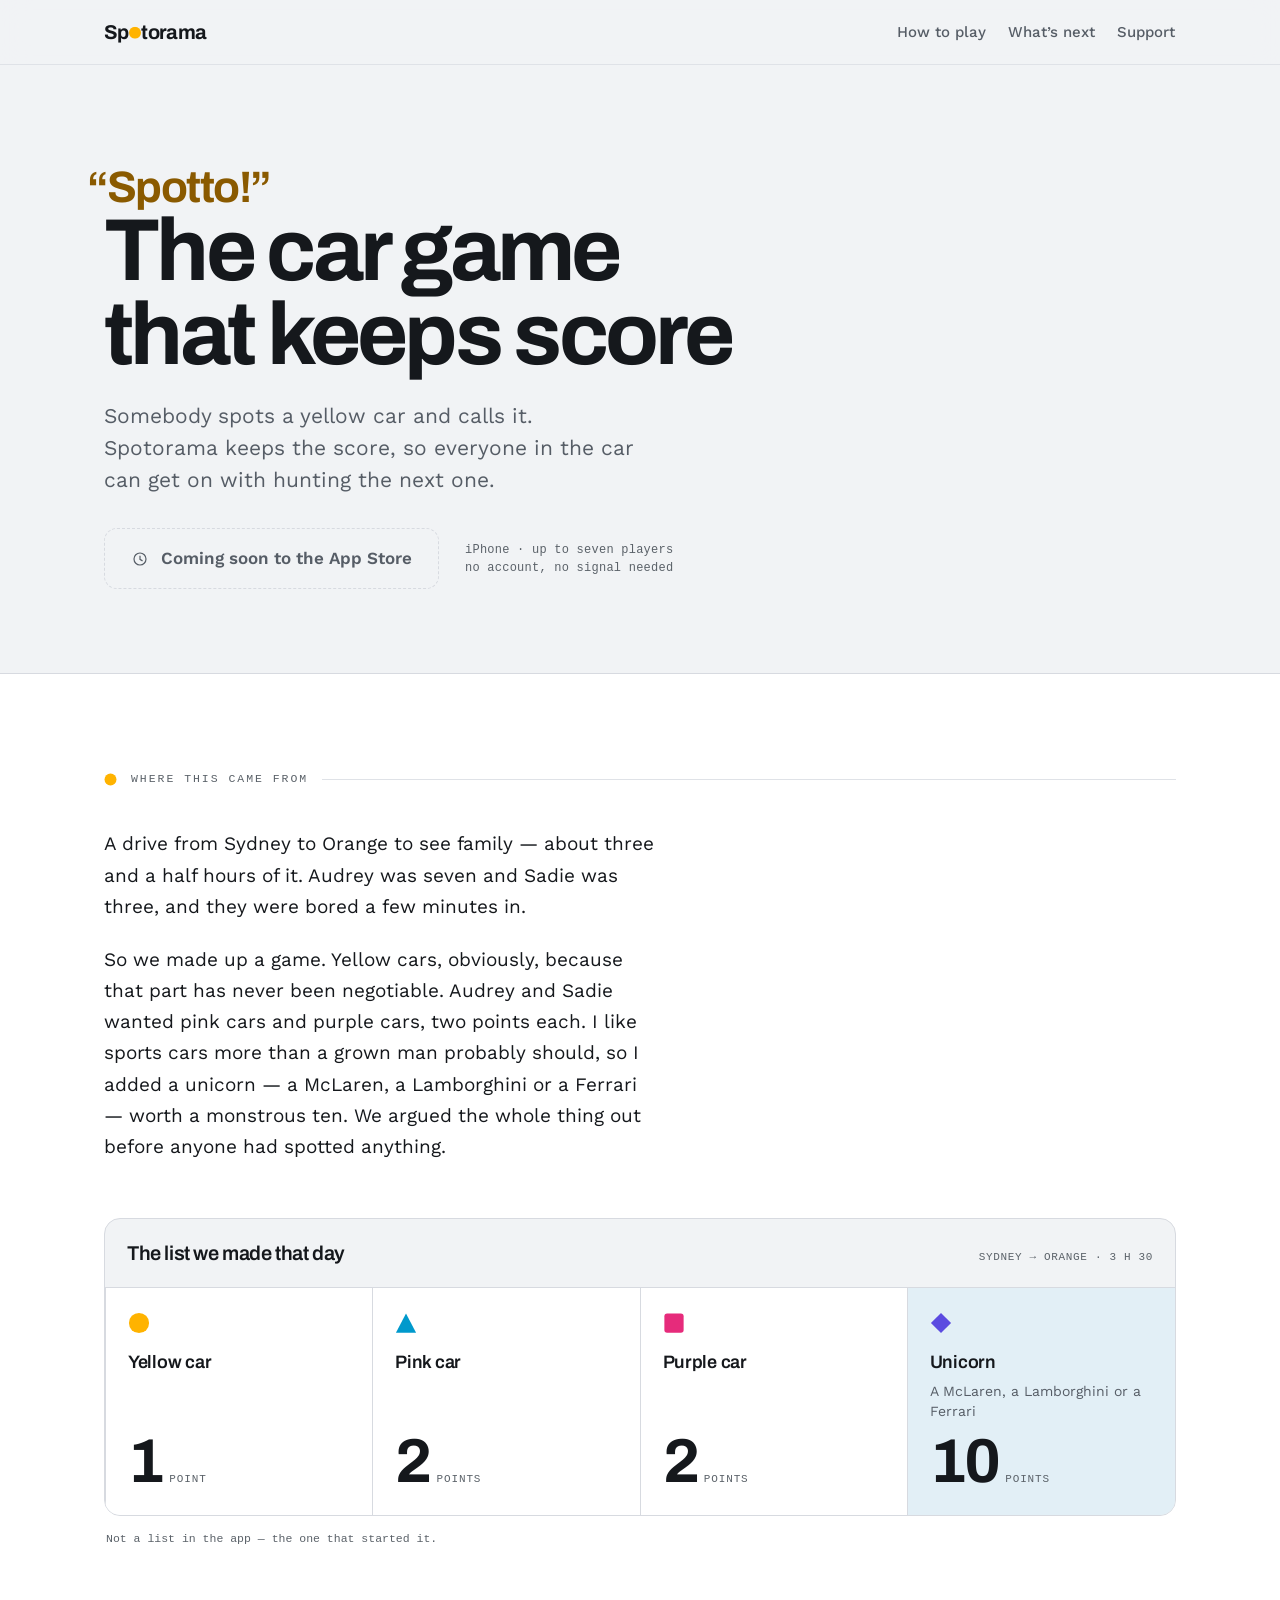
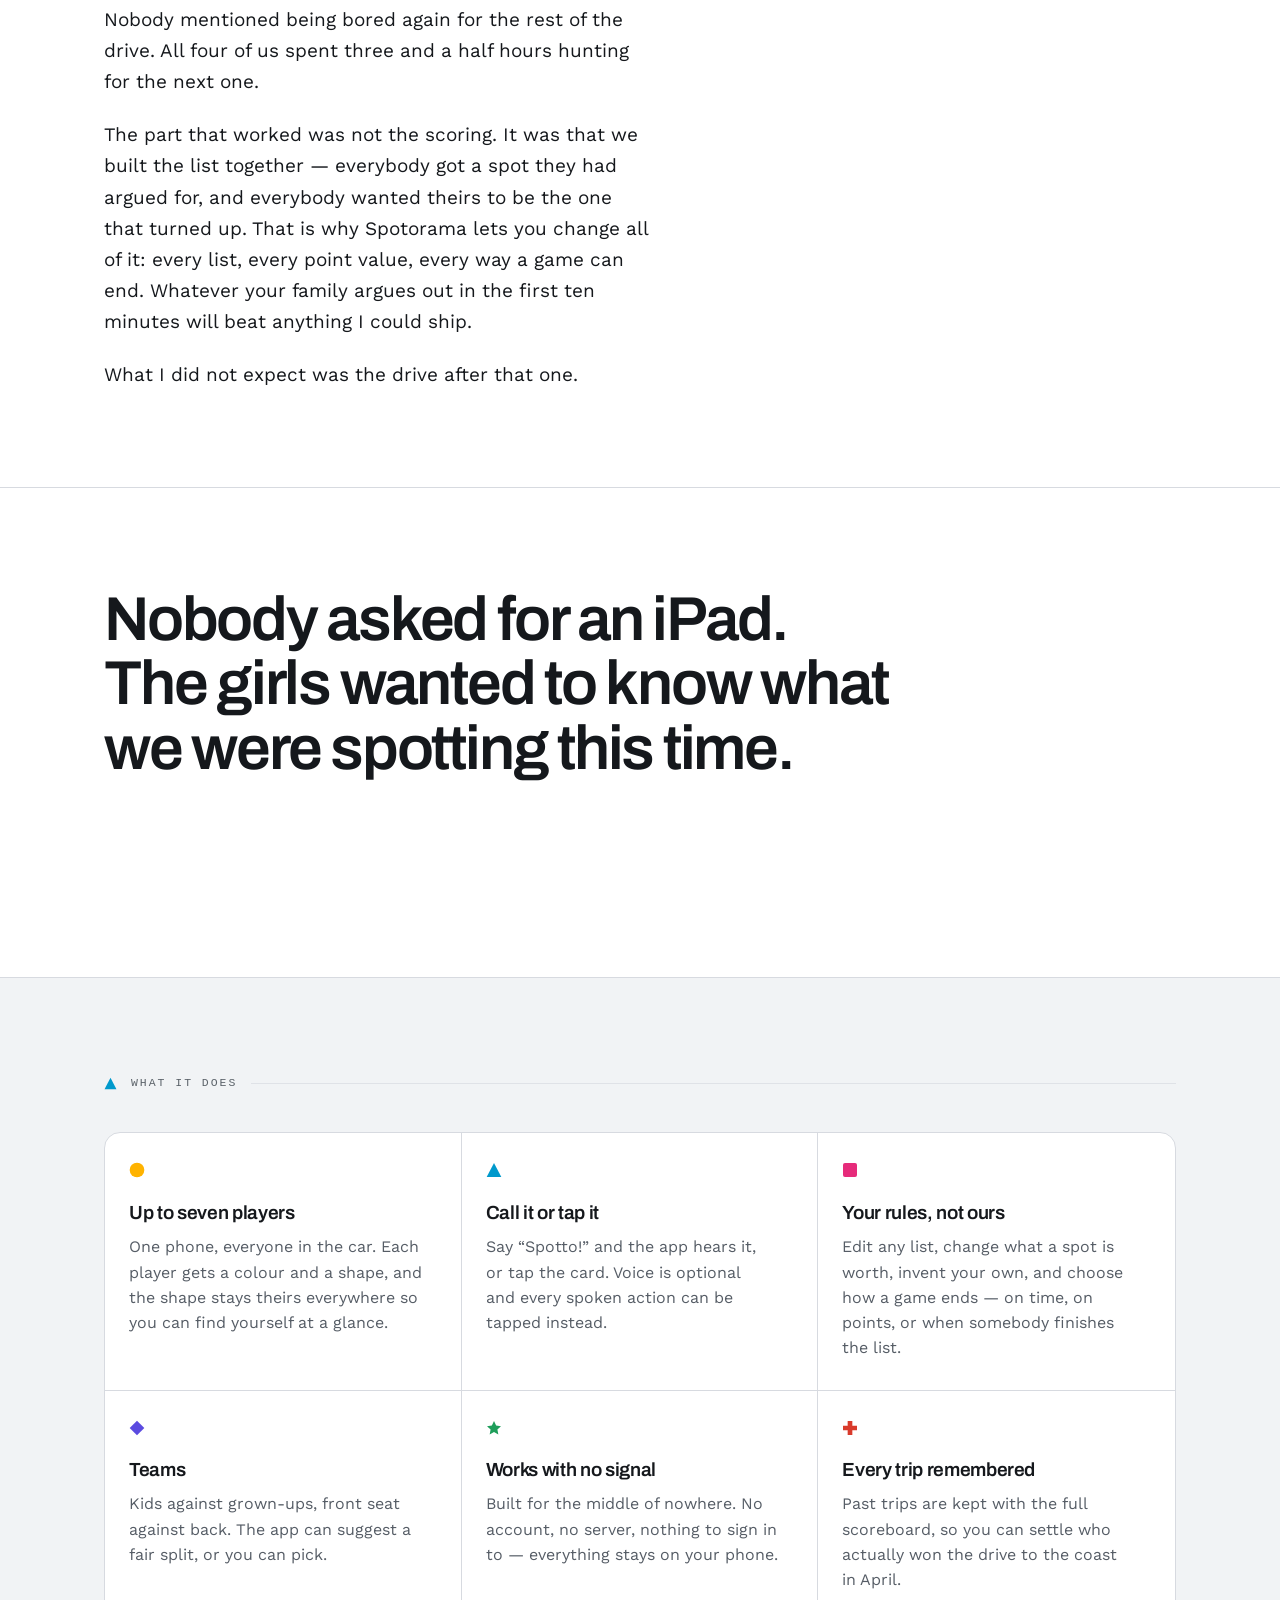
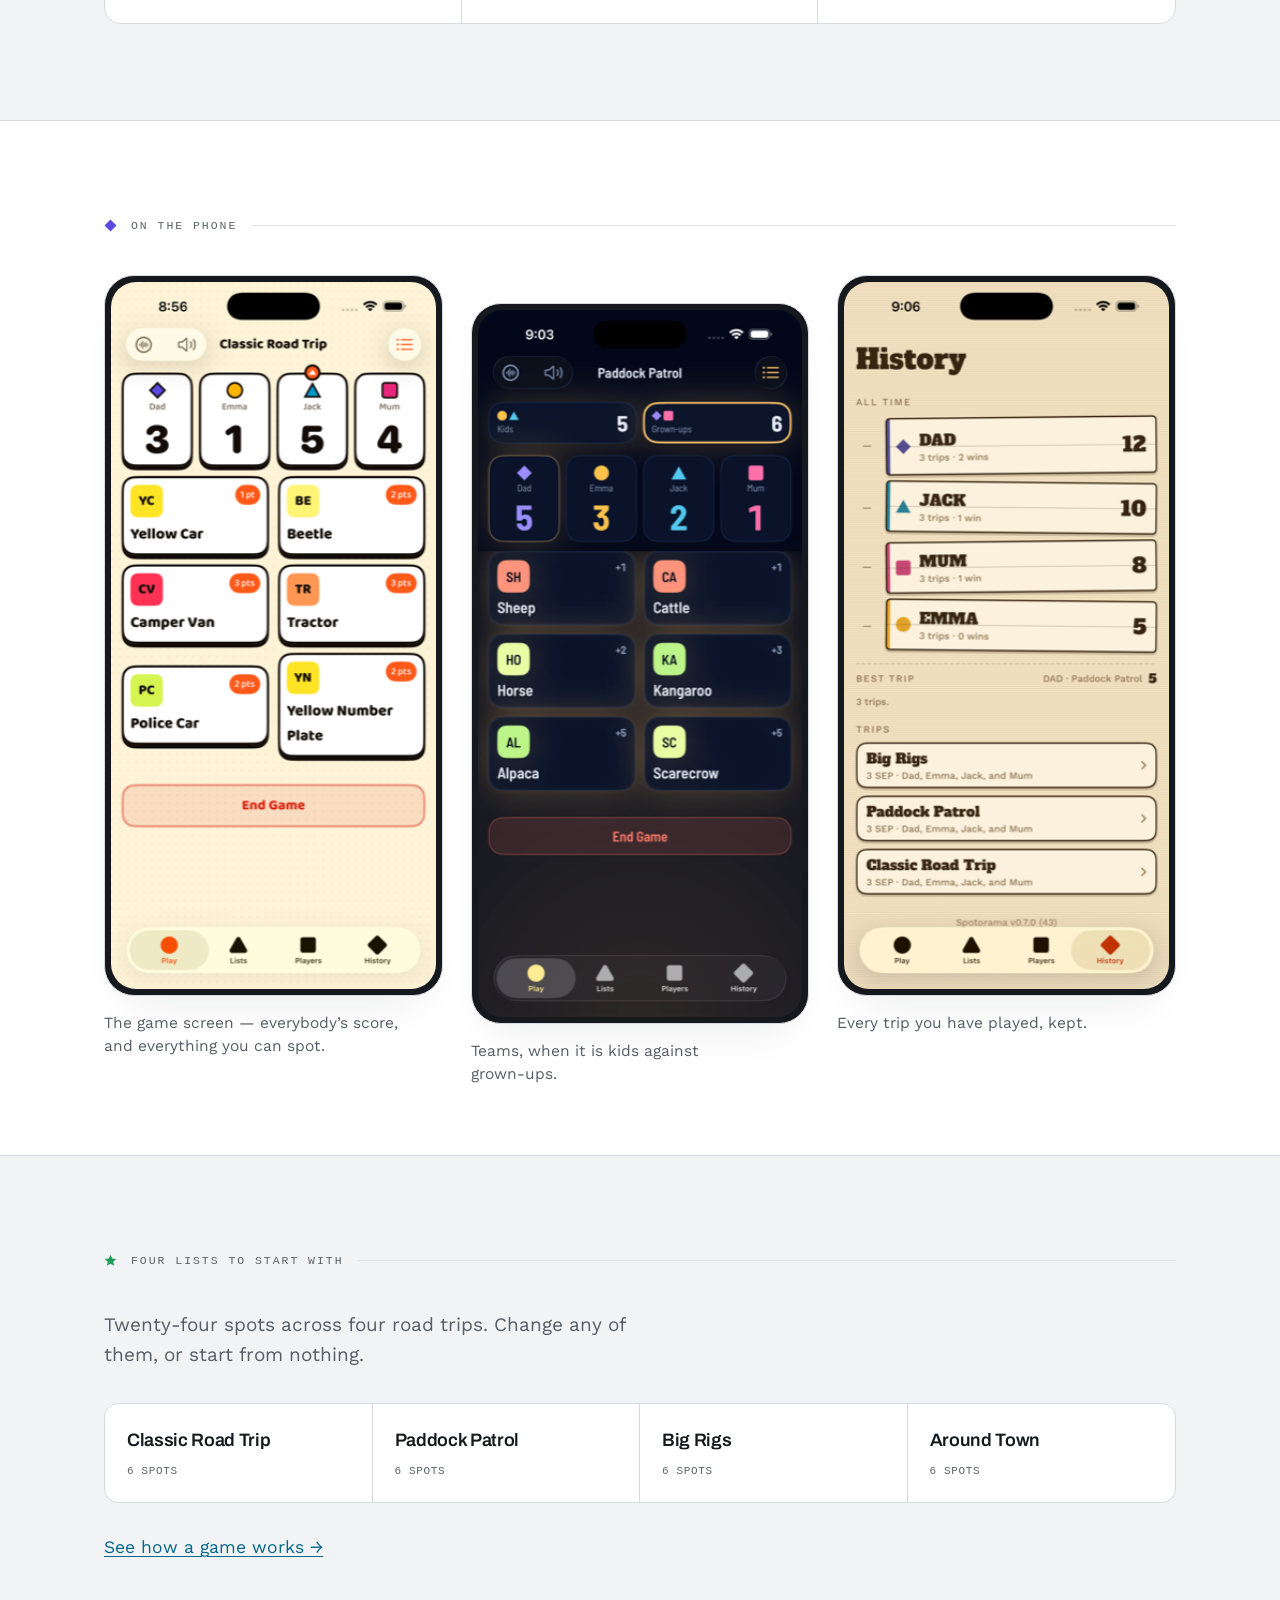
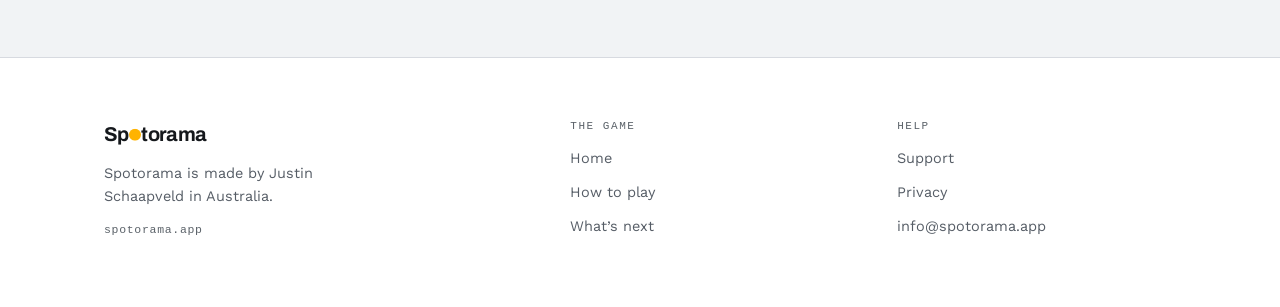
==== commit 4ed1ce49: "chore: contact addresses move to the spotorama.app domain Replaces all nine spotorama.app@gmail.com " ====
--- a/index.html
+++ b/index.html
@@ -180,7 +180,7 @@
       <span class="flabel mono">Help</span>
       <a href="support.html">Support</a>
       <a href="privacy.html">Privacy</a>
-      <a href="mailto:spotorama.app@gmail.com">spotorama.app@gmail.com</a>
+      <a href="mailto:info@spotorama.app">info@spotorama.app</a>
     </div>
   </div>
 </footer>
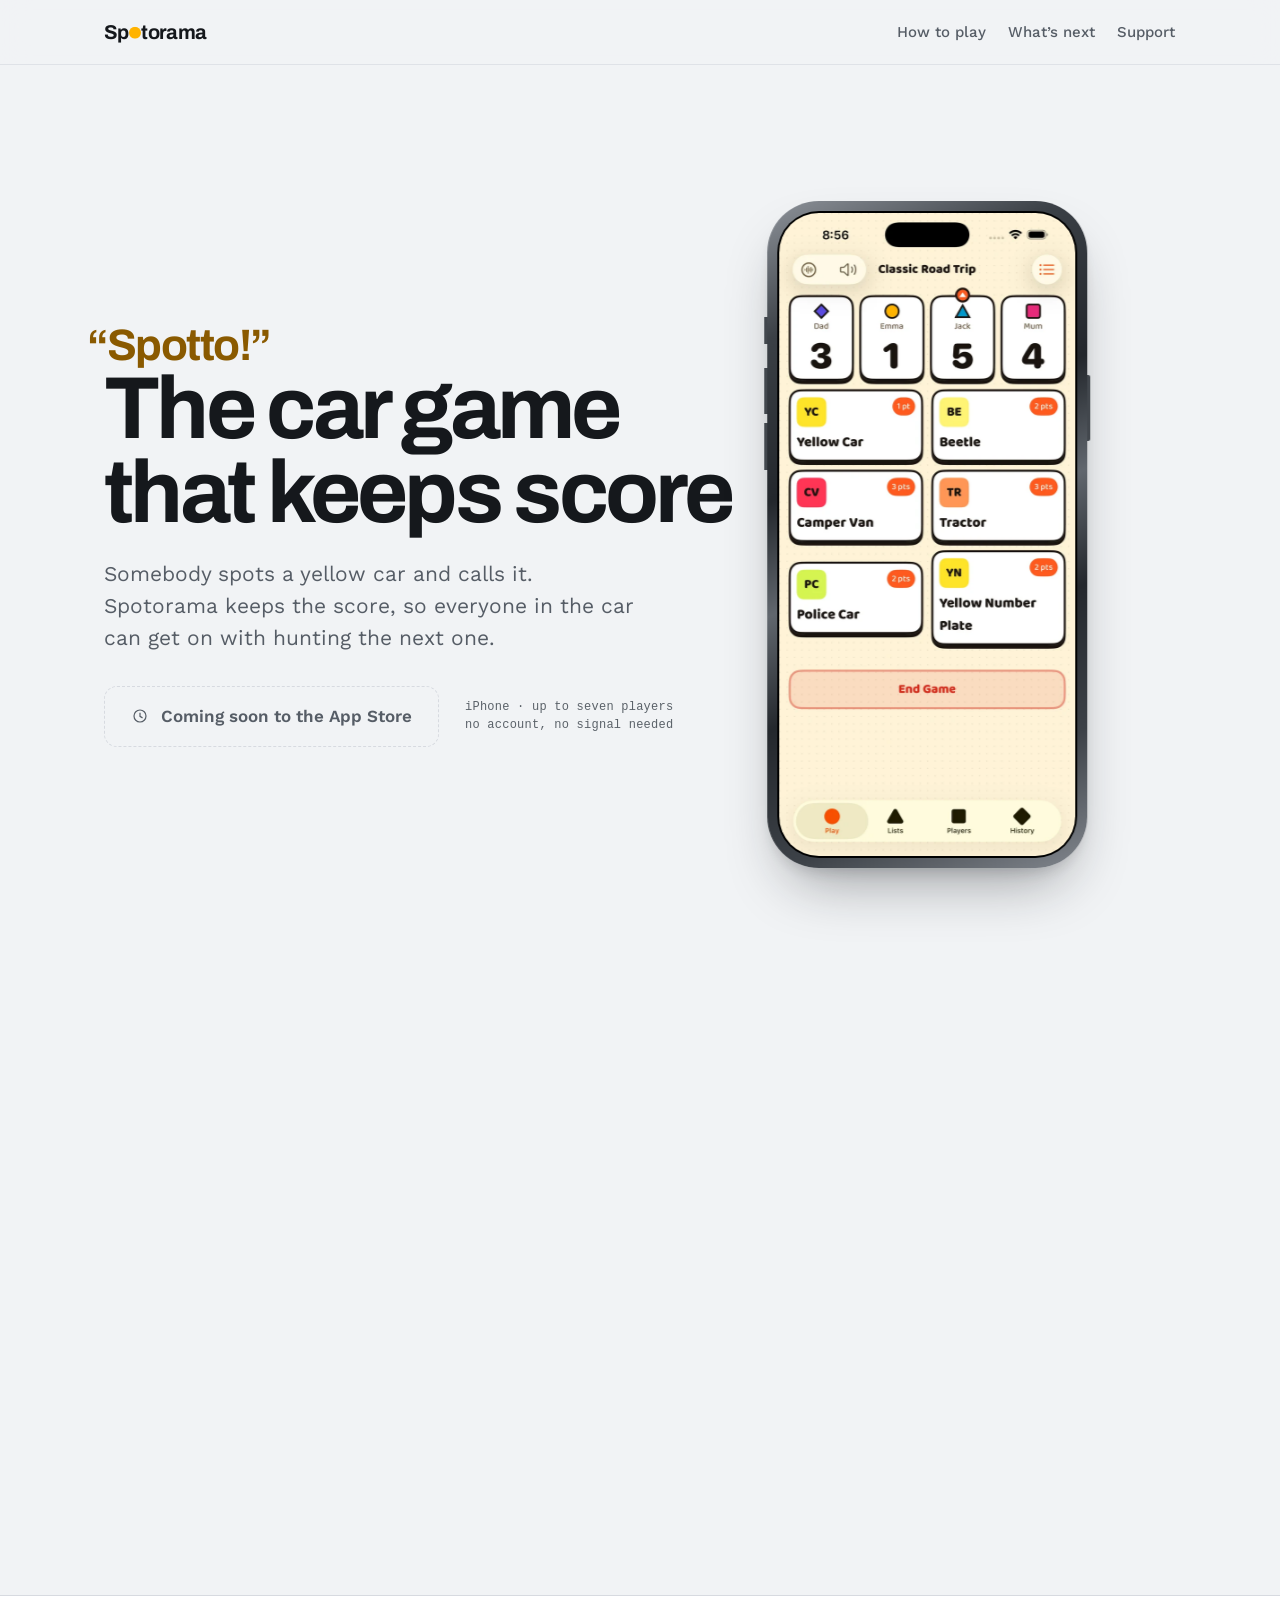
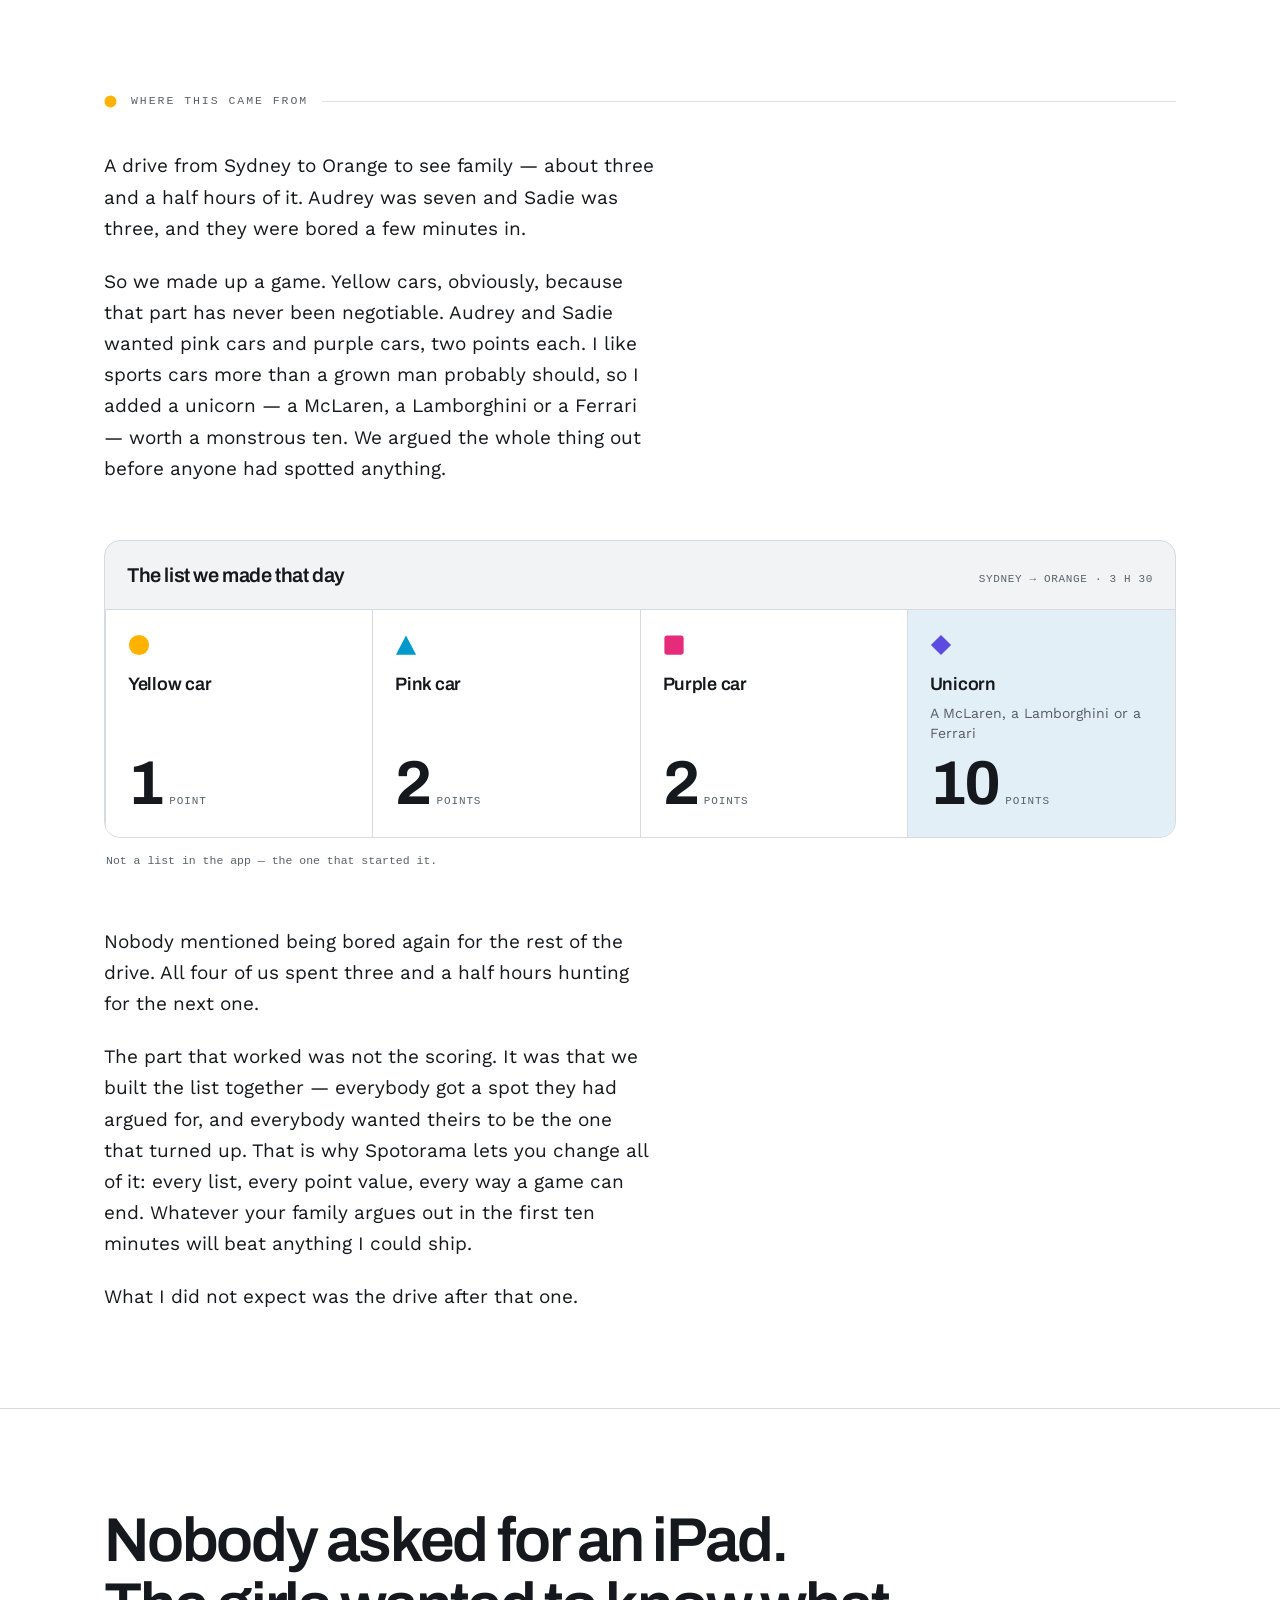
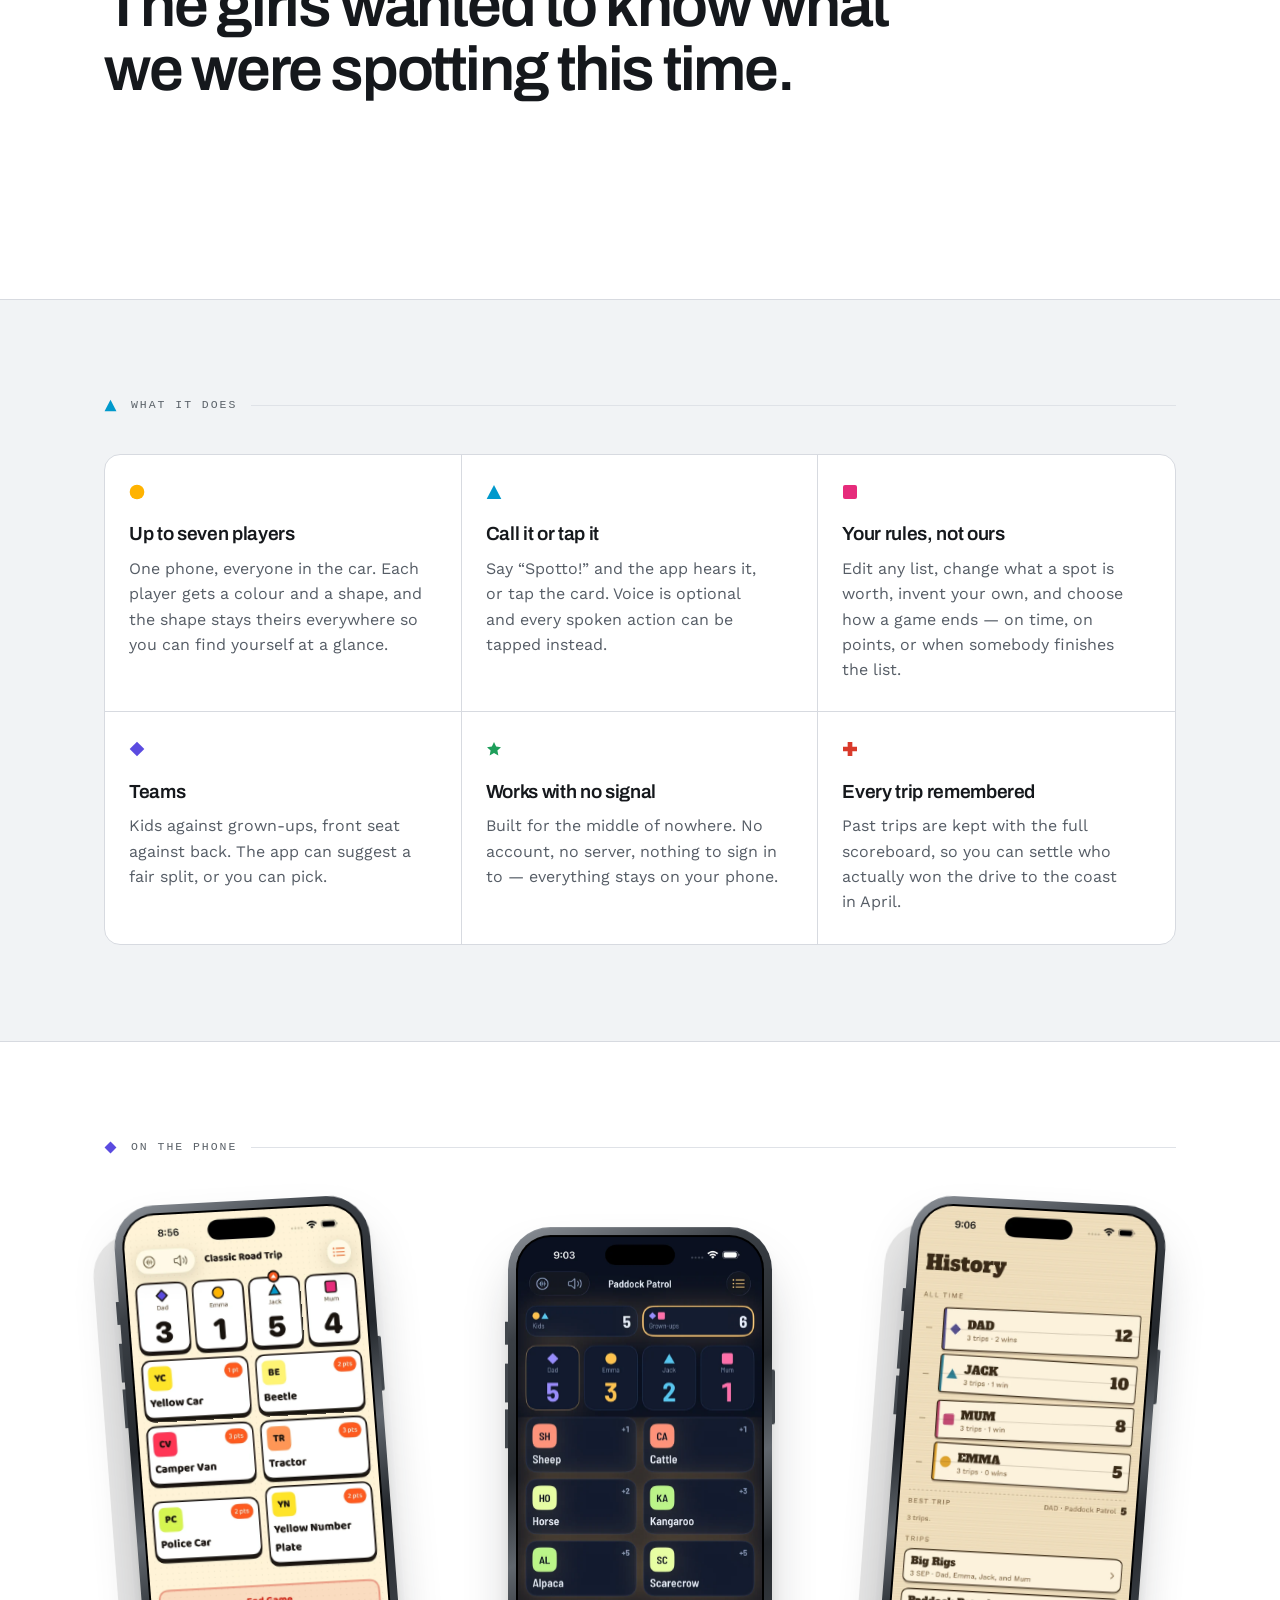
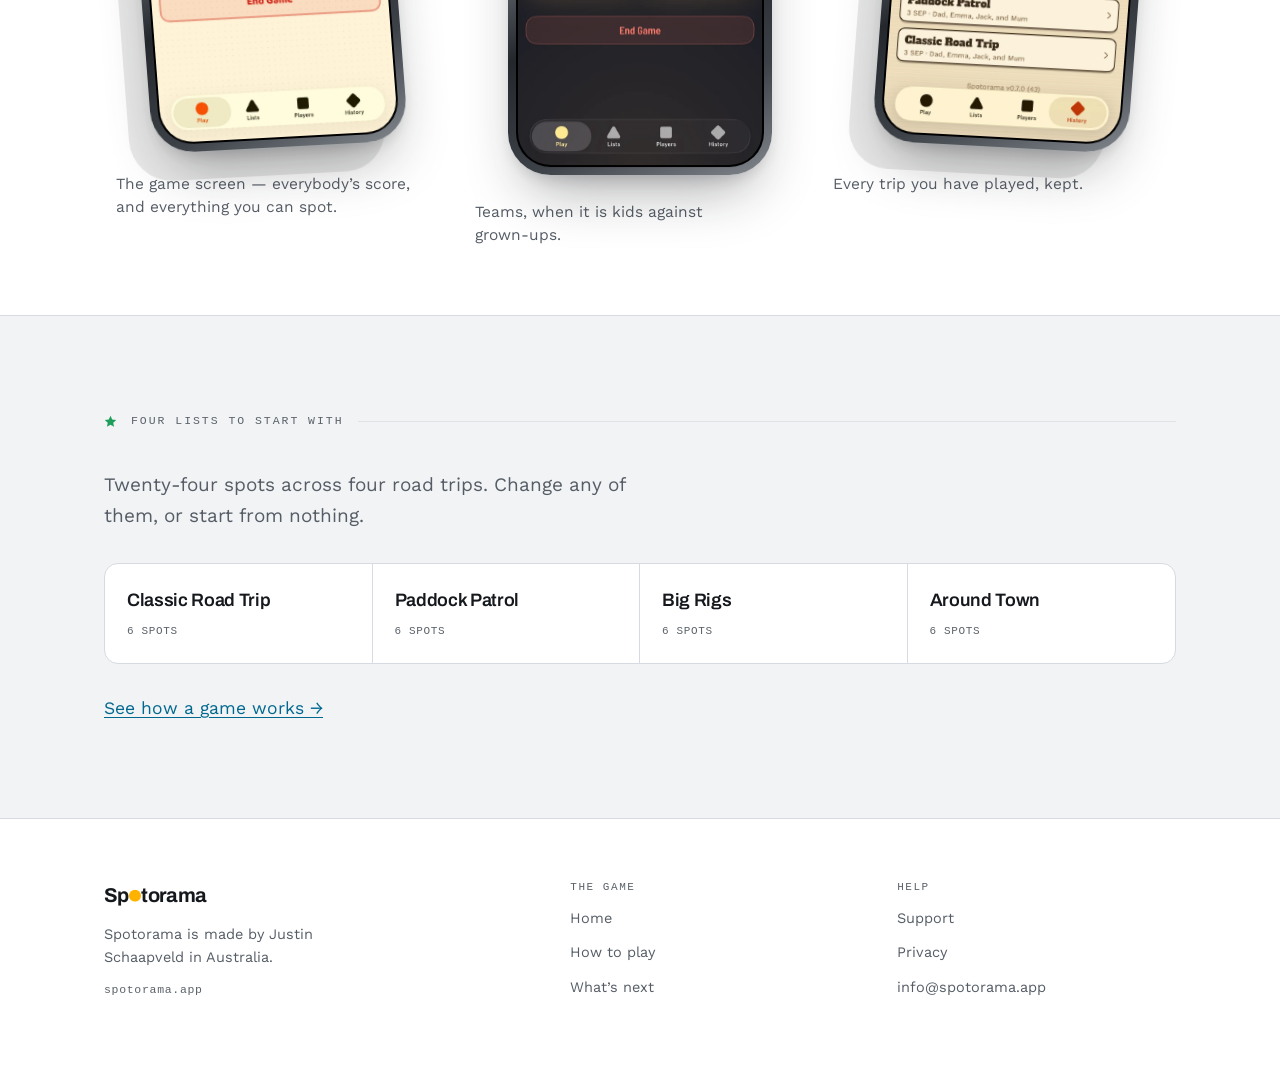
==== commit aff2d02c: "feat: drawn phone frames, angled shots, scroll-scrubbed hero The screenshots were a black border wit" ====
--- a/index.html
+++ b/index.html
@@ -37,18 +37,25 @@
 <main>
 
 <section class="hero">
-  <div class="wrap">
-    <p class="call">&ldquo;Spotto!&rdquo;</p>
-    <h1 class="h1">The car game that keeps score</h1>
-    <p class="lede">Somebody spots a yellow car and calls it. Spotorama keeps the score, so everyone in the car can get on with hunting the next one.</p>
-    <div class="cta-row">
-      <!-- Swap for the live link once 1.0 is approved:
-           <a class="btn" href="https://apps.apple.com/au/app/spotorama/id6799803992">…</a> -->
-      <span class="btn btn--pending">
-        <svg viewBox="0 0 24 24" aria-hidden="true" class="ico"><circle cx="12" cy="12" r="8" fill="none" stroke="currentColor" stroke-width="1.6"/><path d="M12 7.5v5l3.4 2" fill="none" stroke="currentColor" stroke-width="1.6"/></svg>
-        Coming soon to the App&nbsp;Store
-      </span>
-      <span class="meta mono">iPhone &middot; up to seven players<br>no account, no signal needed</span>
+  <div class="hero__sticky">
+    <div class="hero__inner wrap">
+      <div class="hero__copy">
+        <p class="call">&ldquo;Spotto!&rdquo;</p>
+        <h1 class="h1">The car game that keeps score</h1>
+        <p class="lede">Somebody spots a yellow car and calls it. Spotorama keeps the score, so everyone in the car can get on with hunting the next one.</p>
+        <div class="cta-row">
+          <!-- Swap for the live link once 1.0 is approved:
+               <a class="btn" href="https://apps.apple.com/au/app/spotorama/id6799803992">…</a> -->
+          <span class="btn btn--pending">
+            <svg viewBox="0 0 24 24" aria-hidden="true" class="ico"><circle cx="12" cy="12" r="8" fill="none" stroke="currentColor" stroke-width="1.6"/><path d="M12 7.5v5l3.4 2" fill="none" stroke="currentColor" stroke-width="1.6"/></svg>
+            Coming soon to the App&nbsp;Store
+          </span>
+          <span class="meta mono">iPhone &middot; up to seven players<br>no account, no signal needed</span>
+        </div>
+      </div>
+      <div class="hero__stage">
+        <div class="device device--hero"><div class="device__bezel"><img src="img/game-screen.webp" width="660" height="1434" alt="Spotorama running on an iPhone: four players and their scores across the top, a grid of things to spot below."></div></div>
+      </div>
     </div>
   </div>
 </section>
@@ -132,15 +139,15 @@
     <div class="eyebrow"><svg viewBox="0 0 24 24" aria-hidden="true"><polygon points="12,1 23,12 12,23 1,12" fill="var(--s4)"/></svg><span class="label mono">On the phone</span><span class="line"></span></div>
     <div class="shots">
       <figure>
-        <div class="device"><img src="img/game-screen.png" width="303" height="660" alt="The Spotorama game screen: a scoreboard of players above a grid of spot cards."></div>
+        <div class="device"><div class="device__bezel"><img src="img/game-screen.webp" width="660" height="1434" alt="The Spotorama game screen: a scoreboard of players above a grid of spot cards."></div></div>
         <figcaption>The game screen &mdash; everybody&rsquo;s score, and everything you can spot.</figcaption>
       </figure>
       <figure>
-        <div class="device"><img src="img/teams.png" width="303" height="660" alt="A trip in progress with players divided into two teams."></div>
+        <div class="device"><div class="device__bezel"><img src="img/teams.webp" width="660" height="1434" alt="A trip in progress with players divided into two teams."></div></div>
         <figcaption>Teams, when it is kids against grown-ups.</figcaption>
       </figure>
       <figure>
-        <div class="device"><img src="img/history.png" width="303" height="660" alt="The history screen, showing past trips with their final scores."></div>
+        <div class="device"><div class="device__bezel"><img src="img/history.webp" width="660" height="1434" alt="The history screen, showing past trips with their final scores."></div></div>
         <figcaption>Every trip you have played, kept.</figcaption>
       </figure>
     </div>
@@ -185,5 +192,57 @@
   </div>
 </footer>
 
+<script>
+/* Scroll-scrubbed hero. Writes --x (vw), --ry (deg) and --o onto .hero from the
+   section's own scroll progress, so the phone tracks the scroll and reverses
+   exactly on the way back up. Armed only on a wide viewport with motion allowed;
+   if this script never runs the hero is an ordinary section with the phone
+   already at rest, which is also what a phone and Reduce Motion get. */
+(function(){
+  var hero = document.querySelector('.hero'); if (!hero) return;
+  var still = matchMedia('(prefers-reduced-motion: reduce)');
+  var wide  = matchMedia('(min-width: 900px)');
+  var queued = 0, armed = false;
+
+  function paint(){
+    queued = 0;
+    var travel = hero.offsetHeight - innerHeight;
+    var p = travel > 0 ? -hero.getBoundingClientRect().top / travel : 1;
+    p = p < 0 ? 0 : p > 1 ? 1 : p;
+    var enter = p / 0.55; if (enter > 1) enter = 1;
+    var e = 1 - Math.pow(1 - enter, 3);          /* easeOutCubic on the way in */
+    var drift = (p - 0.55) / 0.45; if (drift < 0) drift = 0;
+    hero.style.setProperty('--x',  ((1 - e) * 46 - drift * 6).toFixed(3));
+    hero.style.setProperty('--ry', ((1 - e) * -9).toFixed(3));
+    hero.style.setProperty('--o',  (0.25 + 0.75 * e).toFixed(3));
+  }
+  function tick(){ if (!queued) queued = requestAnimationFrame(paint); }
+
+  function sync(){
+    var want = wide.matches && !still.matches;
+    if (want === armed) return;
+    armed = want;
+    if (armed){
+      hero.classList.add('hero--scrub');
+      addEventListener('scroll', tick, {passive:true});
+      paint();
+    } else {
+      removeEventListener('scroll', tick);
+      hero.classList.remove('hero--scrub');
+      hero.style.removeProperty('--x');
+      hero.style.removeProperty('--ry');
+      hero.style.removeProperty('--o');
+    }
+  }
+  function watch(m){
+    if (m.addEventListener) m.addEventListener('change', sync);
+    else if (m.addListener) m.addListener(sync);
+  }
+  addEventListener('resize', function(){ sync(); if (armed) tick(); }, {passive:true});
+  watch(still); watch(wide);
+  sync();
+})();
+</script>
+
 </body>
 </html>
--- a/site.css
+++ b/site.css
@@ -9,6 +9,11 @@
   --line:#D7DAE0; --line2:#E7E9EC; --hair:#DFE2E7;
   --accent:#00688F; --accent-ink:#FFFFFF; --accent-soft:#E2EFF6;
   --call:#8A5A00; --shadow:rgba(21,24,28,.11);
+  /* device chassis — a machined rail, lit from the top-left */
+  --rail:linear-gradient(155deg,#8E939A 0%,#3B4046 17%,#23272C 37%,#61676E 51%,#24282D 65%,#3D4248 83%,#82878E 100%);
+  --btn:#42474D;
+  --dev-shadow:0 30px 58px -20px rgba(21,24,28,.42), 0 8px 18px -8px rgba(21,24,28,.20);
+  --dev-cast:rgba(21,24,28,.10);
   /* player slots — shape and colour together, order fixed */
   --s1:#FFB300; --s2:#0099CC; --s3:#E62B7B; --s4:#5B4BE0;
   --s5:#1E9E5A; --s6:#D93A2B; --s7:#7A4B2A;
@@ -24,6 +29,10 @@
     --line:#2B3037; --line2:#1F2328; --hair:#24282E;
     --accent:#57C4E8; --accent-ink:#0A1216; --accent-soft:#122A34;
     --call:#FFC24D; --shadow:rgba(0,0,0,.5);
+    --rail:linear-gradient(155deg,#CFD3D9 0%,#7F858E 17%,#5C626A 37%,#AEB3BA 51%,#5A6068 65%,#797F88 83%,#C6CBD2 100%);
+    --btn:#9AA0A8;
+    --dev-shadow:0 34px 64px -20px rgba(0,0,0,.72), 0 10px 22px -10px rgba(0,0,0,.5);
+    --dev-cast:rgba(0,0,0,.30);
     --s1:#FFC24D; --s2:#56C7F0; --s3:#FF6FA8; --s4:#9A8CFF;
     --s5:#7FE0B0; --s6:#FF8A6B; --s7:#C69A6B;
   }
@@ -105,6 +114,38 @@
 /* ---------- hero ---------- */
 .hero{padding:56px 0}
 @media (min-width:860px){ .hero{padding:100px 0 84px} }
+
+.hero__inner{display:flex;flex-direction:column;gap:44px}
+.hero__copy{flex:1 1 auto;min-width:0}
+.hero__stage{flex:0 0 auto;display:flex;justify-content:center}
+@media (min-width:900px){
+  .hero__inner{flex-direction:row;align-items:center;gap:56px}
+  /* A definite basis, not auto: the device is width:min(--w,100%), and a
+     shrink-to-fit parent makes that percentage circular — the stage then sizes
+     to the image's intrinsic 660px and starves the copy column. */
+  .hero__stage{flex:0 0 344px;justify-content:flex-end}
+  /* Only where the hero is sticky does the phone have to fit a viewport rather
+     than a column: the chassis is ~2.12x its own width and the sticky box gives
+     it 100vh less 88px of padding. Below this width the page just scrolls. */
+  .device--hero{--w:min(320px, calc(47vh - 42px))}
+}
+/* The scroll-scrubbed entrance. --x, --ry and --o are written by the script in
+   index.html from scroll position, so the phone tracks the scroll and reverses
+   exactly on the way back up. The class is only added on a wide viewport with
+   motion allowed: with no JS, on a phone, or under Reduce Motion the hero stays
+   an ordinary un-sticky section with the screenshot already at rest. */
+.hero--scrub{padding:0;height:170vh}
+.hero--scrub .hero__sticky{
+  position:sticky;top:0;height:100vh;
+  display:flex;align-items:center;overflow:hidden;
+  padding:64px 0 24px;
+}
+.hero--scrub .hero__inner{width:100%}
+.hero--scrub .hero__stage{
+  transform:perspective(1400px) translate3d(calc(var(--x,0) * 1vw),0,0) rotateY(calc(var(--ry,0) * 1deg));
+  opacity:var(--o,1);
+  will-change:transform,opacity;
+}
 .call{
   margin:0;font-family:var(--display);font-weight:700;
   font-size:clamp(28px,5.4vw,44px);line-height:1;letter-spacing:-.035em;
@@ -181,15 +222,75 @@
   font-size:clamp(30px,6.2vw,62px);line-height:1.04;letter-spacing:-.036em;text-wrap:balance;
 }
 
-/* ---------- screenshots ---------- */
-.device{border:1px solid var(--line);background:var(--ink);border-radius:30px;padding:6px;box-shadow:0 26px 46px -26px var(--shadow)}
-.device img{width:100%;height:auto;border-radius:25px}
-.device--inline{width:min(268px,100%)}
+/* ---------- screenshots ----------
+   The phone is drawn, not photographed: a chassis rail, a black bezel and the
+   screenshot inside it. Every radius and inset is a ratio of --w, so one set of
+   rules serves the hero, the three-up grid and the inline shots on How to play.
+   The shots themselves already carry the real status bar and Dynamic Island, so
+   nothing here draws chrome — doing so would double it. */
+.device{
+  --w:292px;
+  position:relative;width:min(var(--w),100%);margin-inline:auto;
+  padding:calc(var(--w) * .031);
+  border-radius:calc(var(--w) * .161);
+  background:var(--rail);
+  box-shadow:var(--dev-shadow);
+}
+.device__bezel{
+  background:#000;padding:2px;overflow:hidden;
+  border-radius:calc(var(--w) * .131);
+}
+.device img{width:100%;height:auto;display:block;border-radius:calc(var(--w) * .124)}
+/* Side buttons. One strip a side: the left gradient paints action, volume up and
+   volume down in a single element rather than three. */
+.device::before,.device::after{content:"";position:absolute;width:3px;background:var(--btn)}
+.device::before{
+  left:-3px;top:15%;height:27%;border-radius:2px 0 0 2px;
+  background:linear-gradient(180deg,
+    transparent 0 9%, var(--btn) 9% 24%,
+    transparent 24% 37%, var(--btn) 37% 63%,
+    transparent 63% 68%, var(--btn) 68% 94%,
+    transparent 94% 100%);
+}
+.device::after{right:-3px;top:26%;height:10%;border-radius:0 2px 2px 0}
+.device--inline{--w:258px}
+.device--hero{--w:320px}
+/* Below this the column is narrower than --w, so width falls back to 100% while
+   the radii keep computing from 292 — the corners go ~7% too round. Pin --w to
+   the narrowest column instead. */
+@media (max-width:340px){ .device{--w:272px} }
+
 figcaption{margin-top:16px;font-size:15.5px;line-height:1.5;color:var(--ink2);max-width:30ch;text-wrap:pretty}
 .shots{display:grid;grid-template-columns:1fr;gap:34px}
 @media (min-width:640px){
   .shots{grid-template-columns:repeat(3,1fr);gap:28px;align-items:start}
   .shots figure:nth-child(2){transform:translateY(28px)}
+}
+/* The angled trio. 3D only from 1020px, and the phone is narrowed inside its
+   column to make room to lean: transform-origin is center bottom, so the z-tilt
+   swings the top by the FULL height, not half it — at 3deg that is ~32px of
+   horizontal reach, which is what would otherwise push the outer two past the
+   page edge and give the document a horizontal scrollbar. Below 1020px the
+   composition flattens rather than shrinking a skewed one. */
+@media (min-width:1020px){
+  .shots{perspective:1700px;padding:0 12px}
+  .shots .device{--w:264px;transform-origin:center bottom}
+  .shots figure:nth-child(1) .device{
+    transform:rotateY(14deg) rotateX(6deg) rotate(-3deg);
+    box-shadow:-24px 28px 0 var(--dev-cast), var(--dev-shadow);
+  }
+  .shots figure:nth-child(2) .device{transform:rotateX(5deg)}
+  .shots figure:nth-child(3) .device{
+    transform:rotateY(-14deg) rotateX(6deg) rotate(3deg);
+    box-shadow:-24px 28px 0 var(--dev-cast), var(--dev-shadow);
+  }
+  .shots figcaption{margin-top:26px}
+}
+/* How to play's inline shots get a gentler lean, alternating down the page. */
+@media (min-width:1020px){
+  .step{perspective:1500px}
+  .step .device--inline{--w:238px;transform-origin:center bottom;transform:rotateY(-10deg) rotate(2.5deg);box-shadow:-20px 26px 0 var(--dev-cast), var(--dev-shadow)}
+  .step:nth-of-type(even) .device--inline{transform:rotateY(10deg) rotate(-2.5deg)}
 }
 
 /* ---------- how to play: steps ---------- */
@@ -322,5 +423,10 @@
 @media (prefers-reduced-motion:reduce){
   *{transition:none !important;animation:none !important}
   .btn:hover{transform:none}
-  .shots figure:nth-child(2){transform:none}
-}
+  /* The scrub is never armed here — this is the belt-and-braces for a setting
+     changed after load. The static angles stay: a rotation that never moves is
+     geometry, not motion. */
+  .hero--scrub{height:auto;padding:100px 0 84px}
+  .hero--scrub .hero__sticky{position:static;height:auto;overflow:visible;padding:0}
+  .hero__stage{transform:none !important;opacity:1 !important}
+}
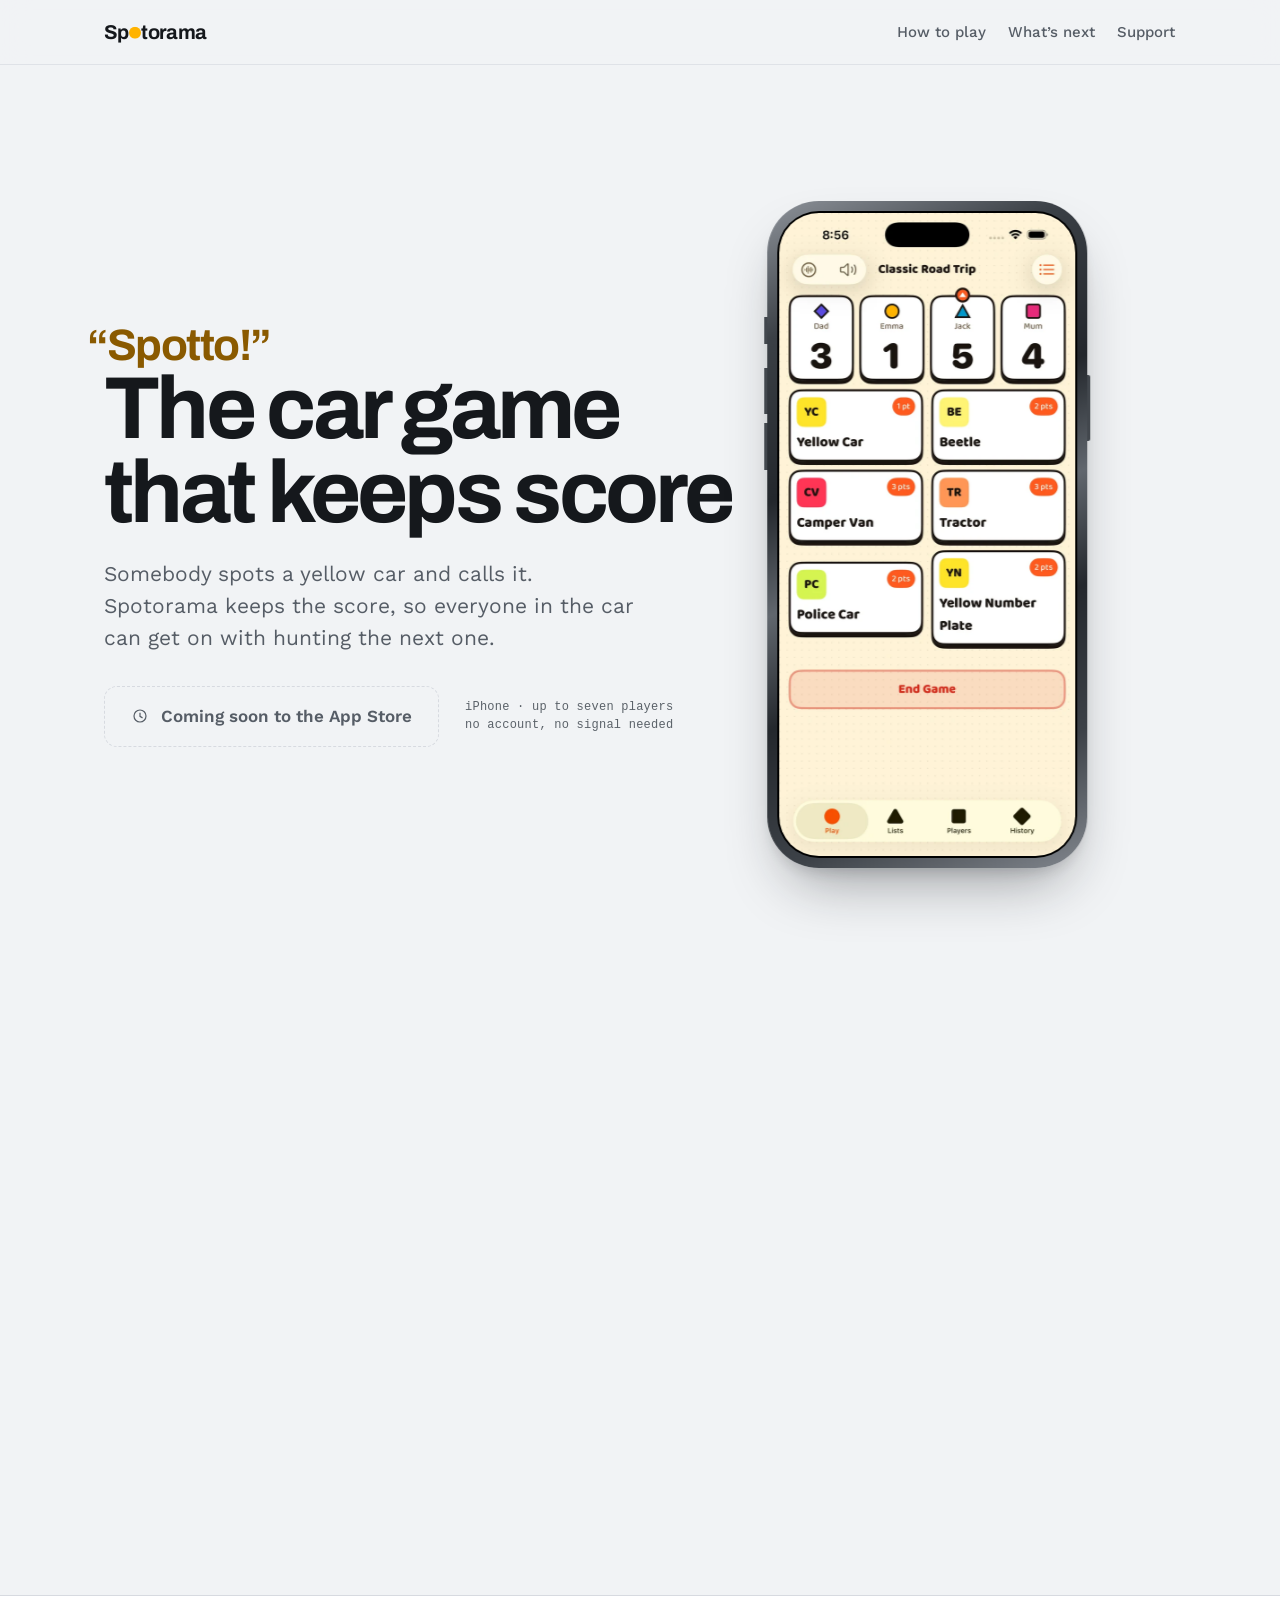
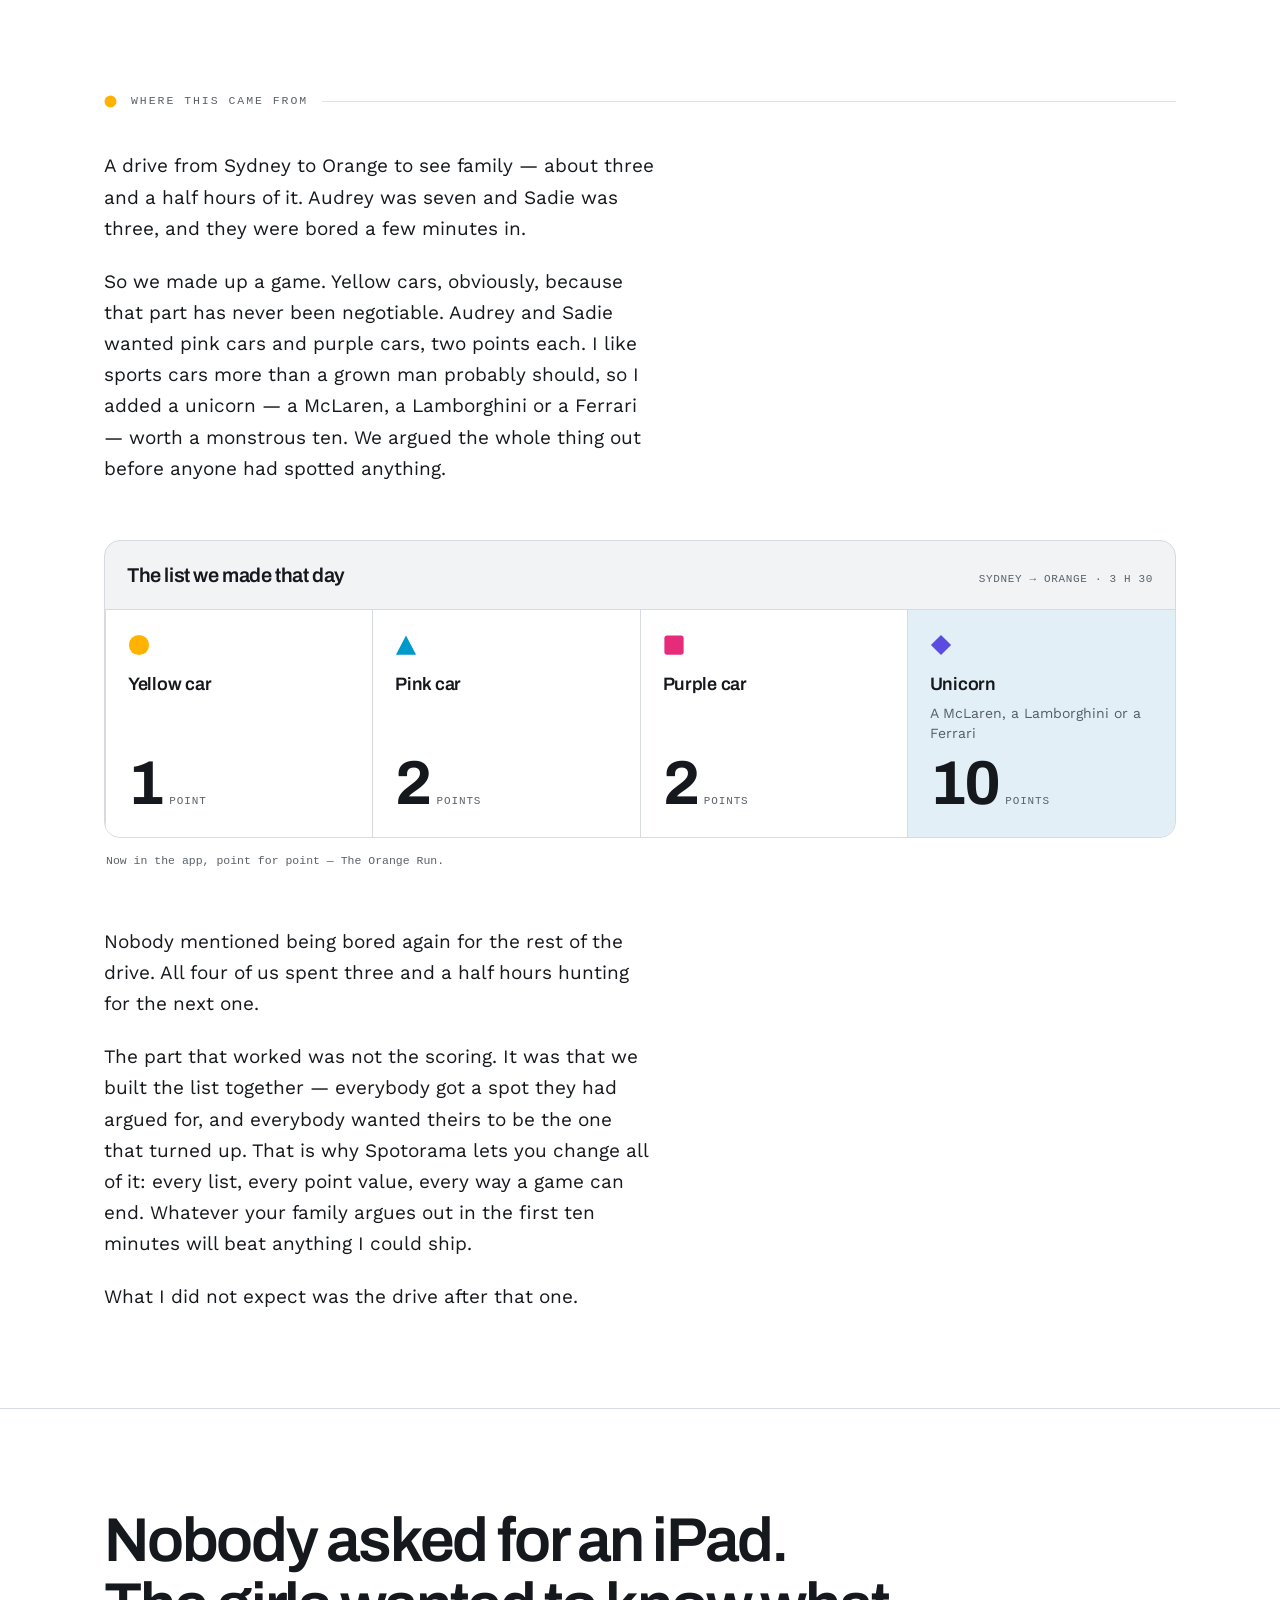
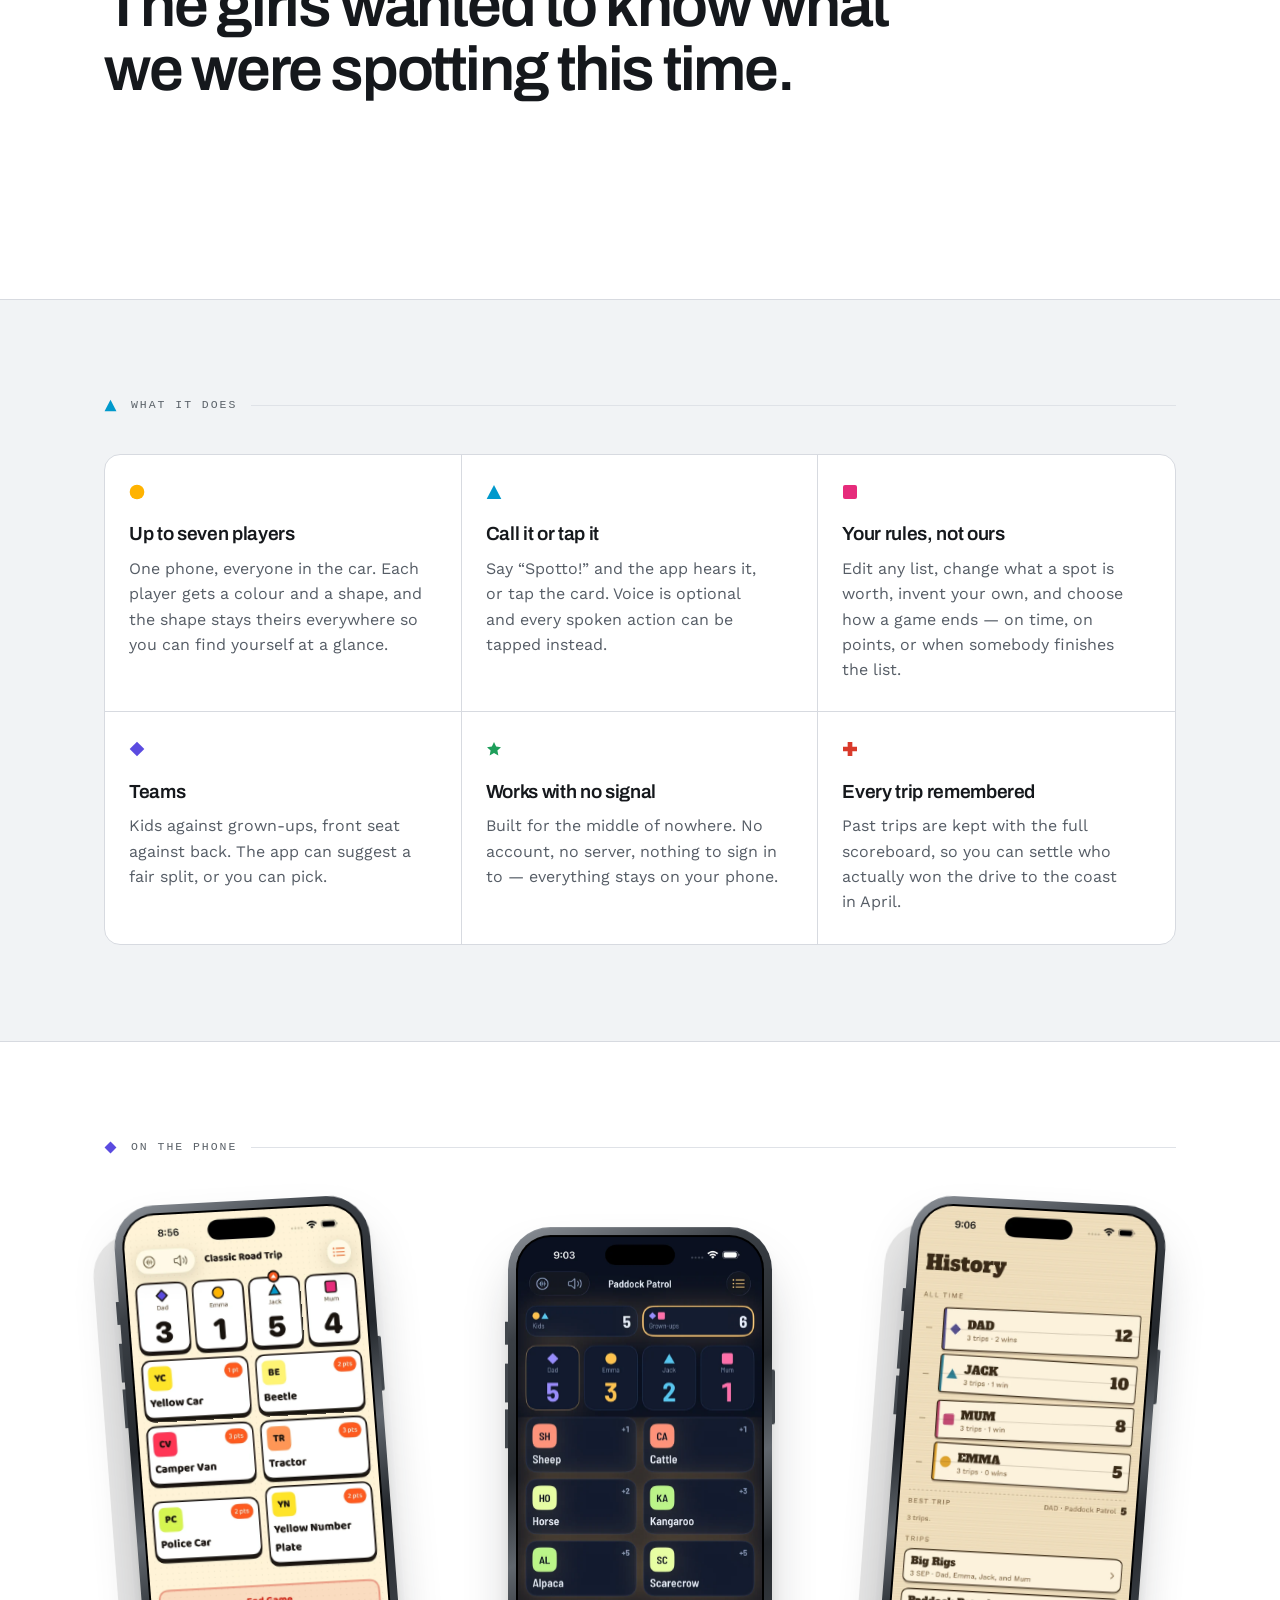
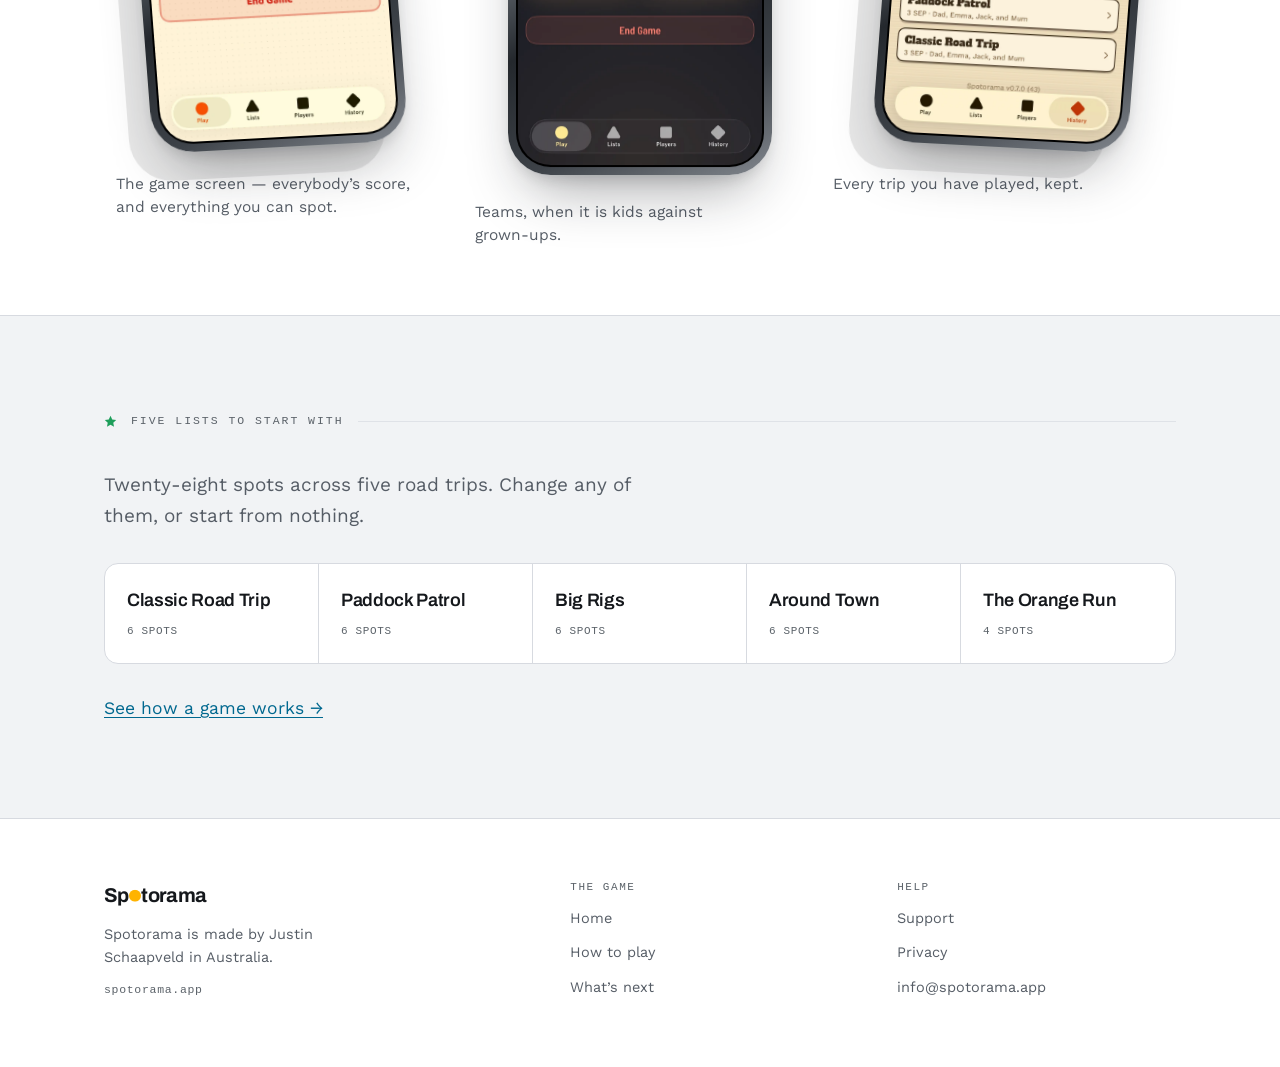
==== commit 1762a56a: "content: five lists — the site catches up to 1.0.1 1.0.1 went live on 13 September 2026 and made thi" ====
--- a/index.html
+++ b/index.html
@@ -80,7 +80,7 @@
         <div class="rule rule--hi"><svg viewBox="0 0 24 24" aria-hidden="true"><polygon points="12,1 23,12 12,23 1,12" fill="var(--s4)"/></svg><span><span class="rule__nm">Unicorn</span><span class="rule__sub">A McLaren, a Lamborghini or a Ferrari</span></span><span class="rule__pts"><span class="rule__n">10</span><span class="rule__u mono">points</span></span></div>
       </div>
     </div>
-    <p class="mono cardnote">Not a list in the app &mdash; the one that started it.</p>
+    <p class="mono cardnote">Now in the app, point for point &mdash; The Orange Run.</p>
 
     <div class="prose prose--after">
       <p>Nobody mentioned being bored again for the rest of the drive. All four of us spent three and a half hours hunting for the next one.</p>
@@ -156,13 +156,14 @@
 
 <section class="section">
   <div class="wrap">
-    <div class="eyebrow"><svg viewBox="0 0 24 24" aria-hidden="true"><polygon points="12,1.5 15.2,8.4 22.5,9.3 17.1,14.4 18.5,21.7 12,18 5.5,21.7 6.9,14.4 1.5,9.3 8.8,8.4" fill="var(--s5)"/></svg><span class="label mono">Four lists to start with</span><span class="line"></span></div>
-    <p class="intro">Twenty-four spots across four road trips. Change any of them, or start from nothing.</p>
-    <div class="hgrid hgrid--4 hgrid--tight">
+    <div class="eyebrow"><svg viewBox="0 0 24 24" aria-hidden="true"><polygon points="12,1.5 15.2,8.4 22.5,9.3 17.1,14.4 18.5,21.7 12,18 5.5,21.7 6.9,14.4 1.5,9.3 8.8,8.4" fill="var(--s5)"/></svg><span class="label mono">Five lists to start with</span><span class="line"></span></div>
+    <p class="intro">Twenty-eight spots across five road trips. Change any of them, or start from nothing.</p>
+    <div class="hgrid hgrid--5 hgrid--tight">
       <div><span class="listname">Classic Road Trip</span><span class="mono listmeta">6 spots</span></div>
       <div><span class="listname">Paddock Patrol</span><span class="mono listmeta">6 spots</span></div>
       <div><span class="listname">Big Rigs</span><span class="mono listmeta">6 spots</span></div>
       <div><span class="listname">Around Town</span><span class="mono listmeta">6 spots</span></div>
+      <div><span class="listname">The Orange Run</span><span class="mono listmeta">4 spots</span></div>
     </div>
     <p class="after"><a href="how-to-play.html">See how a game works &rarr;</a></p>
   </div>
--- a/site.css
+++ b/site.css
@@ -186,9 +186,9 @@
 .hgrid--7>*{padding:16px 10px;display:flex;flex-direction:column;align-items:center;gap:9px}
 .hgrid--7 svg{width:24px;height:24px}
 .slotn{font-size:10px;color:var(--ink3)}
-@media (min-width:560px){ .hgrid--4{grid-template-columns:1fr 1fr} .hgrid--7{grid-template-columns:repeat(7,1fr)} }
+@media (min-width:560px){ .hgrid--4,.hgrid--5{grid-template-columns:1fr 1fr} .hgrid--7{grid-template-columns:repeat(7,1fr)} }
 @media (min-width:640px){ .hgrid--3{grid-template-columns:1fr 1fr} }
-@media (min-width:1000px){ .hgrid--3{grid-template-columns:repeat(3,1fr)} .hgrid--4{grid-template-columns:repeat(4,1fr)} }
+@media (min-width:1000px){ .hgrid--3{grid-template-columns:repeat(3,1fr)} .hgrid--4{grid-template-columns:repeat(4,1fr)} .hgrid--5{grid-template-columns:repeat(5,1fr)} }
 
 /* ---------- the scorecard ---------- */
 .card{border:1px solid var(--line);border-radius:16px;background:var(--paper);overflow:hidden}
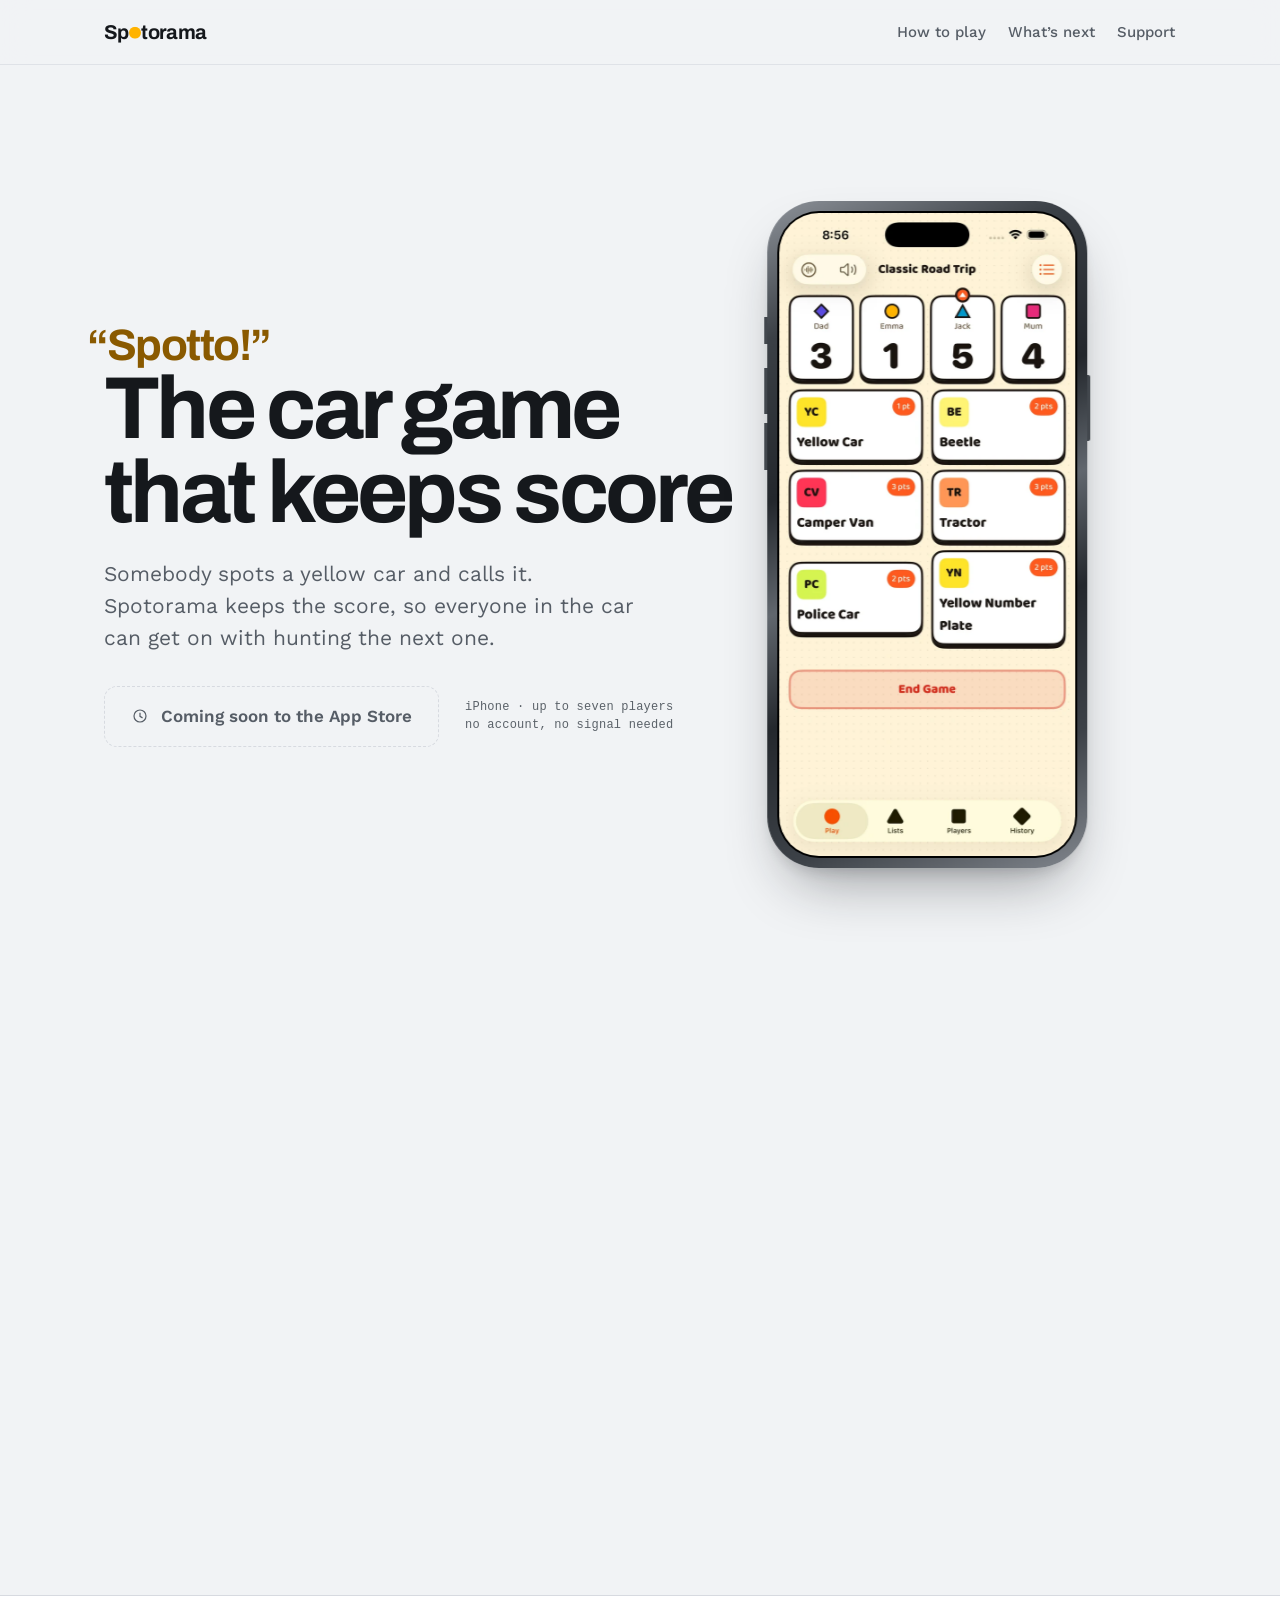
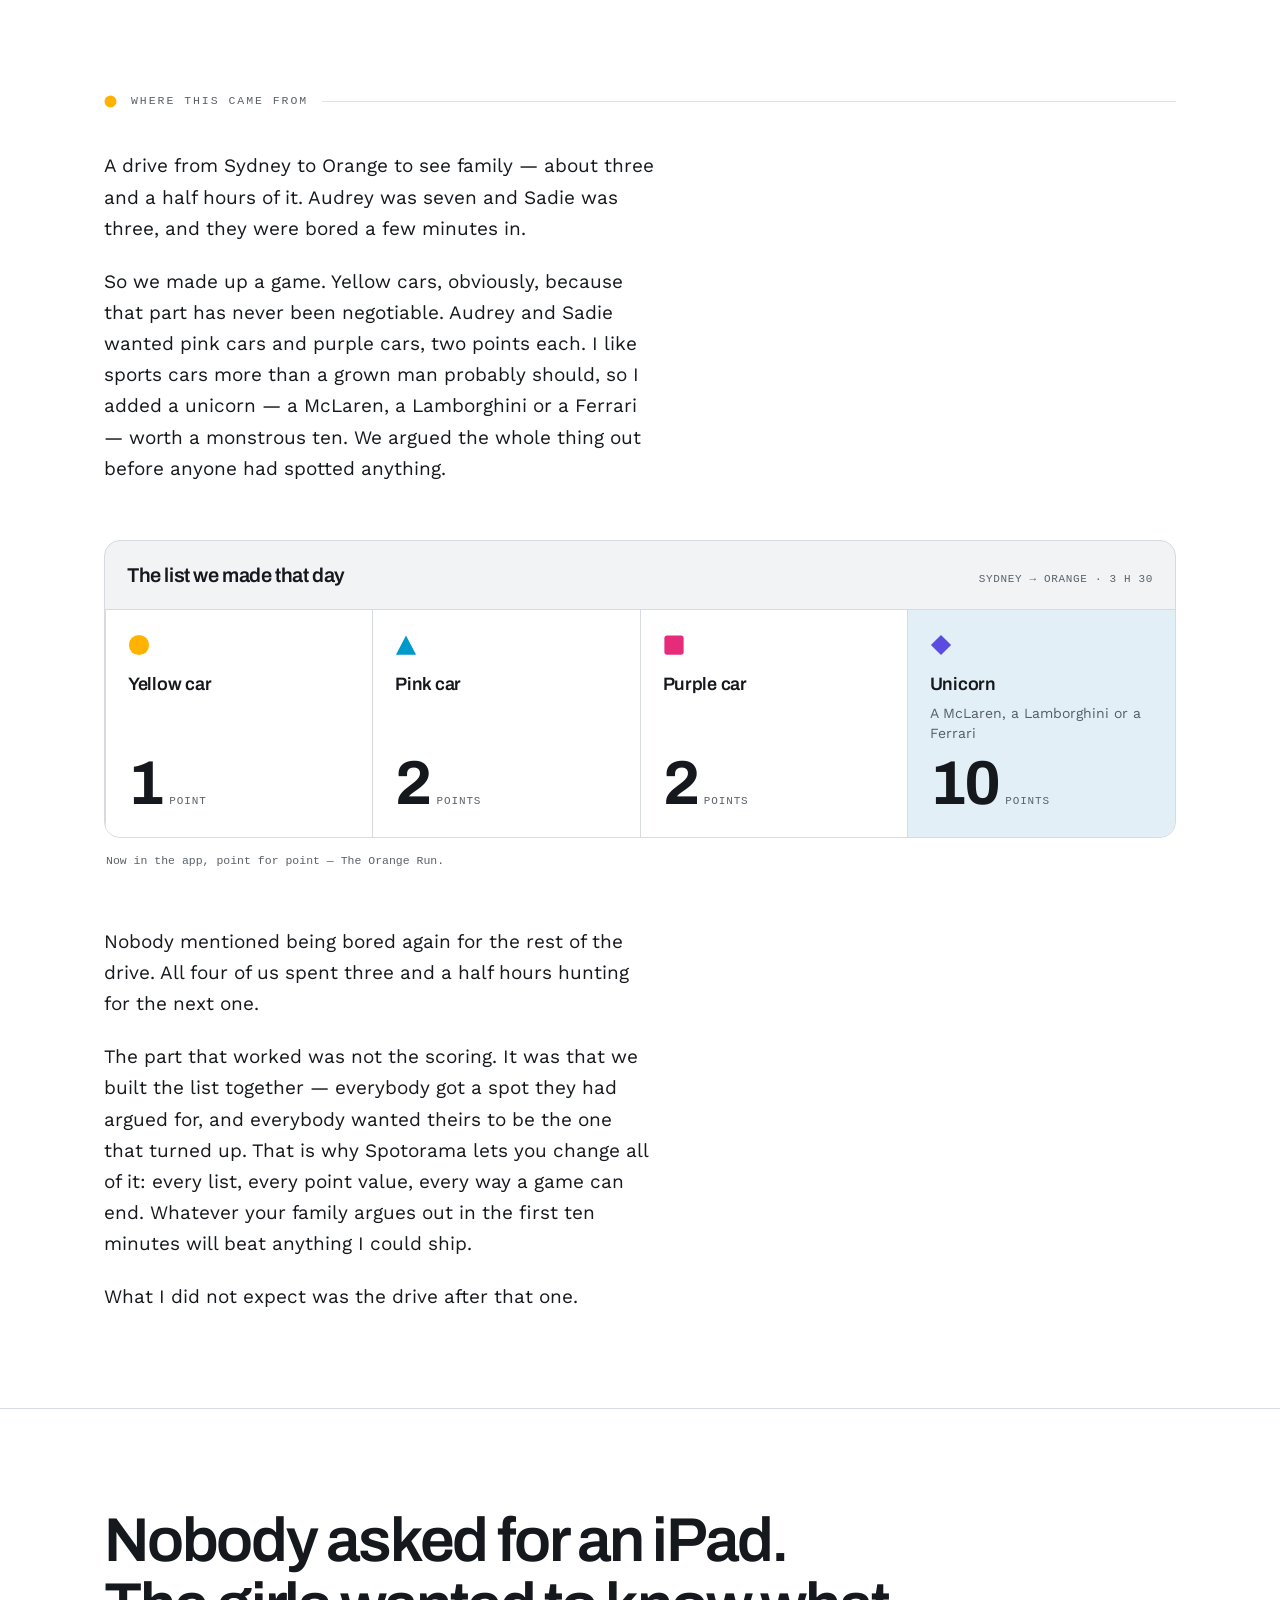
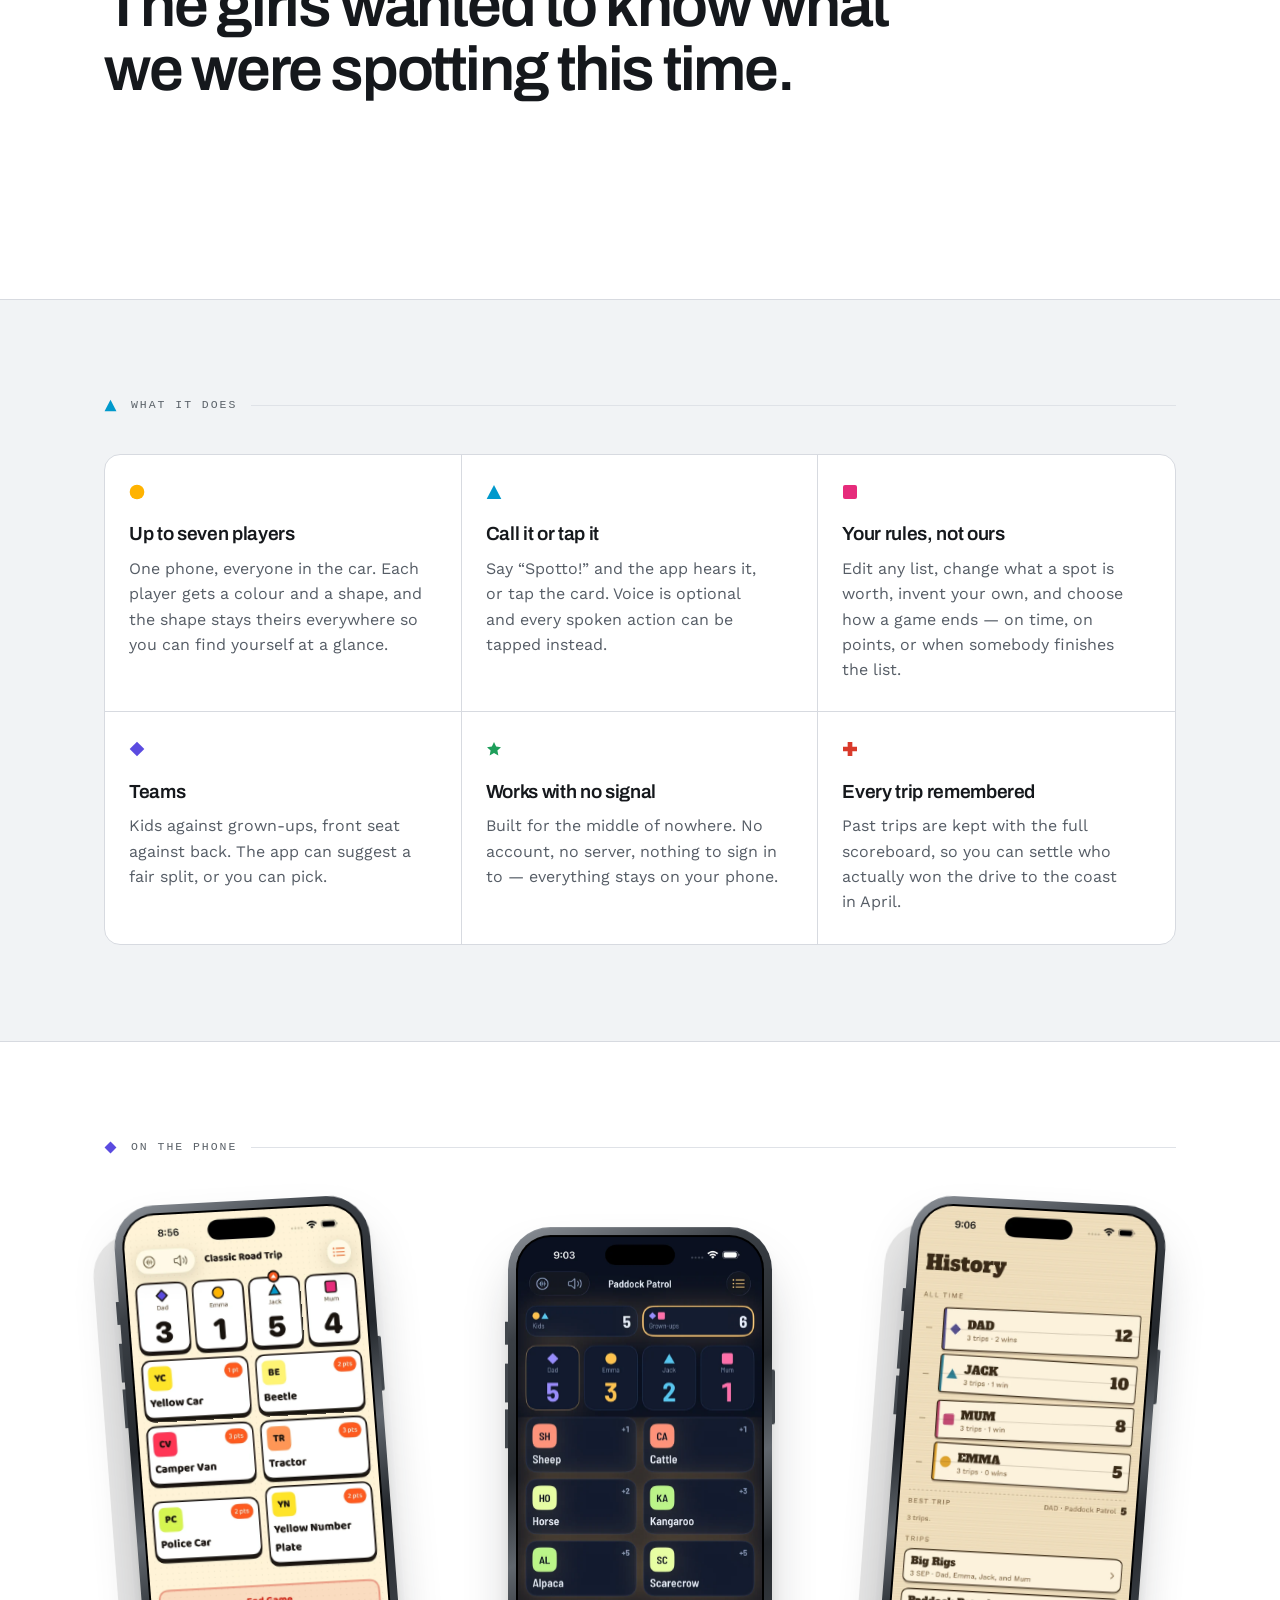
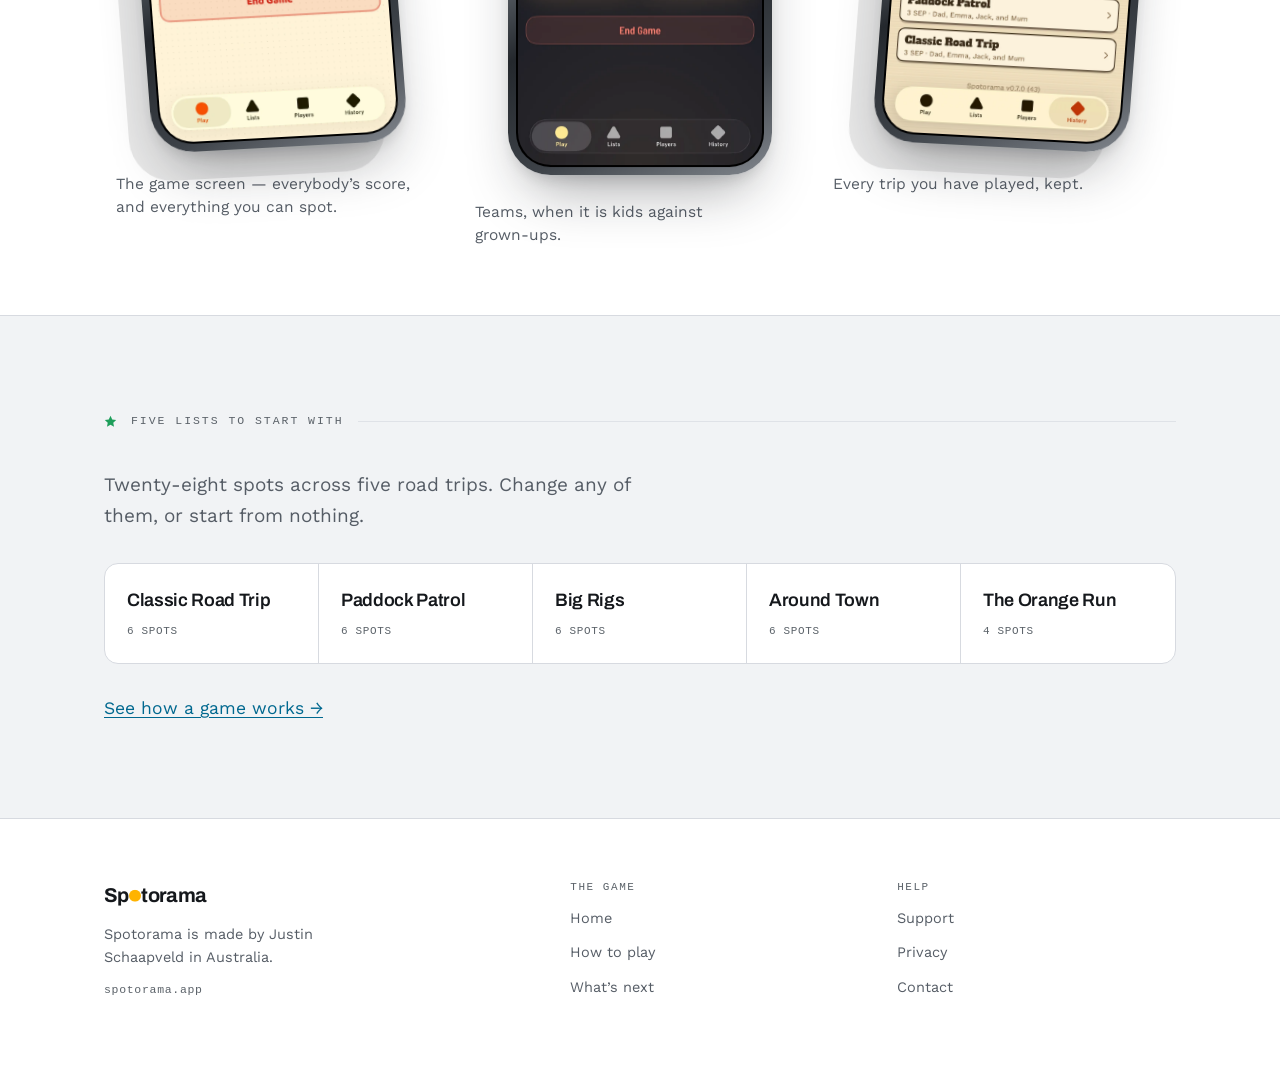
==== commit 18173010: "Stop publishing info@ on the site Scam mail started arriving after the site went live. Hiding an add" ====
--- a/index.html
+++ b/index.html
@@ -188,7 +188,7 @@
       <span class="flabel mono">Help</span>
       <a href="support.html">Support</a>
       <a href="privacy.html">Privacy</a>
-      <a href="mailto:info@spotorama.app">info@spotorama.app</a>
+      <a href="support.html#contact">Contact</a>
     </div>
   </div>
 </footer>
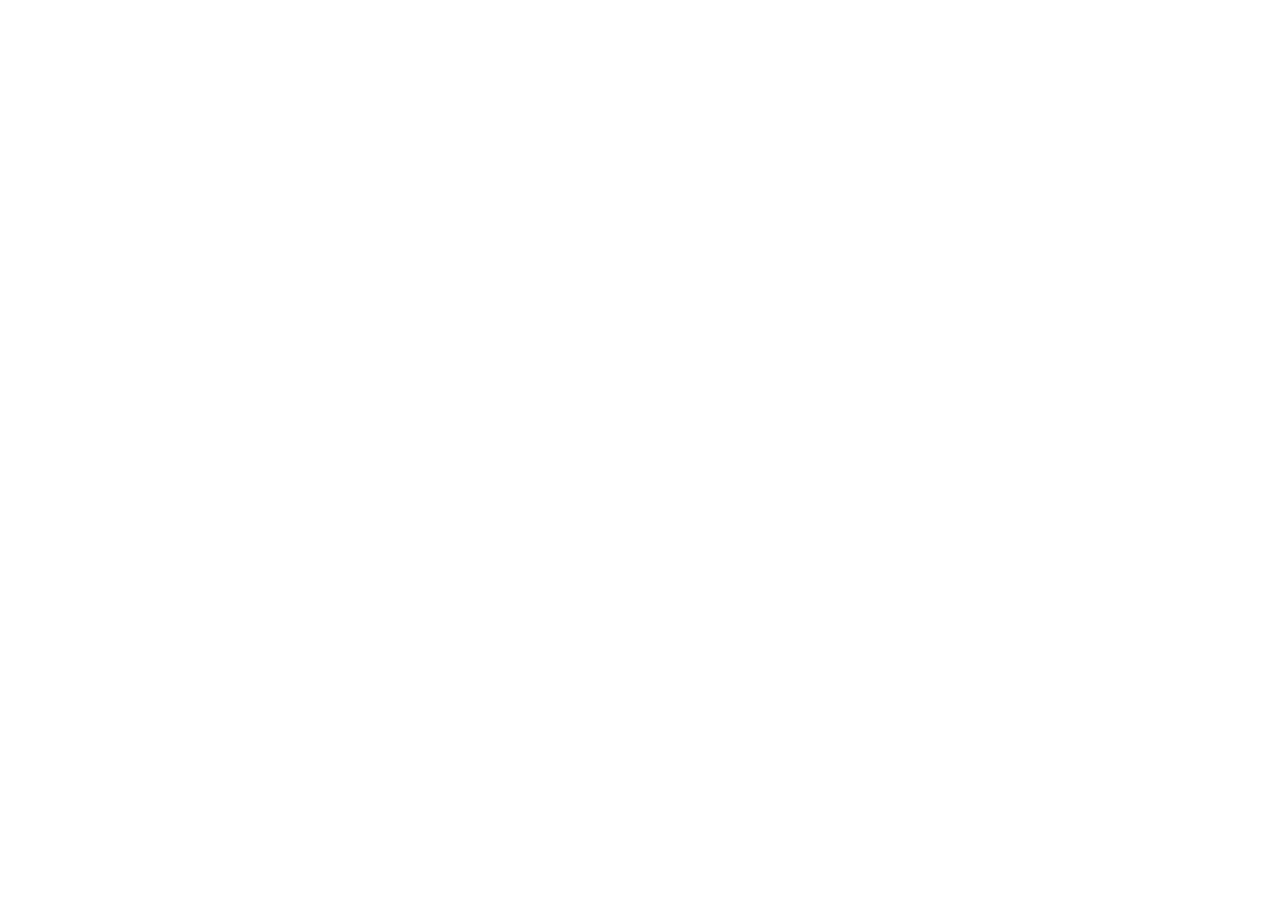
==== commit cfc60c07: "Replace the Pages copies with stubs pointing at spotorama.app These two pages were the last thing pu" ====
--- a/index.html
+++ b/index.html
@@ -3,247 +3,44 @@
 <head>
 <meta charset="utf-8">
 <meta name="viewport" content="width=device-width, initial-scale=1">
-<title>Spotorama — the car game that keeps score</title>
-<meta name="description" content="Spotorama is an in-car spotting game for up to seven players on one phone. Somebody calls it, the app awards the point, and nobody argues about the score.">
-<meta property="og:title" content="Spotorama — the car game that keeps score">
-<meta property="og:description" content="Somebody calls it, the app awards the point, and nobody argues about the score.">
-<meta property="og:type" content="website">
-<meta property="og:url" content="https://spotorama.app/">
-<meta property="og:image" content="https://spotorama.app/img/og-image.png">
-<meta property="og:image:width" content="1200">
-<meta property="og:image:height" content="630">
-<meta name="twitter:card" content="summary_large_image">
-<meta name="twitter:image" content="https://spotorama.app/img/og-image.png">
-<link rel="icon" href="img/favicon.png" sizes="any" type="image/png">
-<link rel="apple-touch-icon" href="img/apple-touch-icon.png">
-<link rel="preconnect" href="https://fonts.googleapis.com">
-<link rel="preconnect" href="https://fonts.gstatic.com" crossorigin>
-<link href="https://fonts.googleapis.com/css2?family=Archivo:wght@400;500;600;700&family=Work+Sans:wght@400;500;600&display=swap" rel="stylesheet">
-<link rel="stylesheet" href="site.css">
+<title>Spotorama — Support</title>
+<meta http-equiv="refresh" content="0; url=https://spotorama.app/support.html">
+<link rel="canonical" href="https://spotorama.app/support.html">
+<style>
+  :root {
+    --bg: #faf0d7; --panel: #fffaf0; --ink: #2e2417; --muted: #6b5b45;
+    --rule: #e3d4b4; --accent: #e2521d;
+  }
+  @media (prefers-color-scheme: dark) {
+    :root {
+      --bg: #14181f; --panel: #1b212b; --ink: #e8e4dc; --muted: #a39b8d;
+      --rule: #2b3341; --accent: #ff7a45;
+    }
+  }
+  * { box-sizing: border-box; }
+  body {
+    margin: 0; min-height: 100vh; display: grid; place-items: center; padding: 24px;
+    background: var(--bg); color: var(--ink);
+    font: 16px/1.6 -apple-system, BlinkMacSystemFont, "Segoe UI", Roboto, sans-serif;
+  }
+  .card {
+    max-width: 32rem; padding: 32px; border: 1px solid var(--rule); border-radius: 14px;
+    background: var(--panel); text-align: center;
+  }
+  h1 { margin: 0 0 12px; font-size: 1.4rem; }
+  p { margin: 0 0 20px; color: var(--muted); }
+  a.go {
+    display: inline-block; padding: 12px 20px; border-radius: 10px;
+    background: var(--accent); color: #fff; text-decoration: none; font-weight: 600;
+  }
+  a.go:hover { filter: brightness(1.08); }
+</style>
 </head>
 <body>
-
-<header class="nav">
-  <div class="nav__in">
-    <a class="brand" href="index.html">Sp<svg viewBox="0 0 24 24" aria-hidden="true"><circle cx="12" cy="12" r="12" fill="var(--s1)"/></svg><span class="vh">o</span>torama</a>
-    <nav class="nav__links" aria-label="Main">
-      <a href="how-to-play.html">How to play</a>
-      <a href="whats-next.html">What&rsquo;s next</a>
-      <a href="support.html">Support</a>
-    </nav>
-  </div>
-</header>
-
-<main>
-
-<section class="hero">
-  <div class="hero__sticky">
-    <div class="hero__inner wrap">
-      <div class="hero__copy">
-        <p class="call">&ldquo;Spotto!&rdquo;</p>
-        <h1 class="h1">The car game that keeps score</h1>
-        <p class="lede">Somebody spots a yellow car and calls it. Spotorama keeps the score, so everyone in the car can get on with hunting the next one.</p>
-        <div class="cta-row">
-          <!-- Swap for the live link once 1.0 is approved:
-               <a class="btn" href="https://apps.apple.com/au/app/spotorama/id6799803992">…</a> -->
-          <span class="btn btn--pending">
-            <svg viewBox="0 0 24 24" aria-hidden="true" class="ico"><circle cx="12" cy="12" r="8" fill="none" stroke="currentColor" stroke-width="1.6"/><path d="M12 7.5v5l3.4 2" fill="none" stroke="currentColor" stroke-width="1.6"/></svg>
-            Coming soon to the App&nbsp;Store
-          </span>
-          <span class="meta mono">iPhone &middot; up to seven players<br>no account, no signal needed</span>
-        </div>
-      </div>
-      <div class="hero__stage">
-        <div class="device device--hero"><div class="device__bezel"><img src="img/game-screen.webp" width="660" height="1434" alt="Spotorama running on an iPhone: four players and their scores across the top, a grid of things to spot below."></div></div>
-      </div>
-    </div>
-  </div>
-</section>
-
-<section class="section section--raise">
-  <div class="wrap">
-    <div class="eyebrow"><svg viewBox="0 0 24 24" aria-hidden="true"><circle cx="12" cy="12" r="11" fill="var(--s1)"/></svg><span class="label mono">Where this came from</span><span class="line"></span></div>
-    <div class="prose">
-      <p>A drive from Sydney to Orange to see family &mdash; about three and a half hours of it. Audrey was seven and Sadie was three, and they were bored a few minutes in.</p>
-      <p>So we made up a game. Yellow cars, obviously, because that part has never been negotiable. Audrey and Sadie wanted pink cars and purple cars, two points each. I like sports cars more than a grown man probably should, so I added a unicorn &mdash; a McLaren, a Lamborghini or a Ferrari &mdash; worth a monstrous ten. We argued the whole thing out before anyone had spotted anything.</p>
-    </div>
-
-    <div class="card scorecard">
-      <div class="card__head">
-        <span class="card__ttl">The list we made that day</span>
-        <span class="mono card__meta">SYDNEY &rarr; ORANGE &middot; 3 H 30</span>
-      </div>
-      <div class="rules">
-        <div class="rule"><svg viewBox="0 0 24 24" aria-hidden="true"><circle cx="12" cy="12" r="11" fill="var(--s1)"/></svg><span class="rule__nm">Yellow car</span><span class="rule__pts"><span class="rule__n">1</span><span class="rule__u mono">point</span></span></div>
-        <div class="rule"><svg viewBox="0 0 24 24" aria-hidden="true"><polygon points="12,1.5 23,22.5 1,22.5" fill="var(--s2)"/></svg><span class="rule__nm">Pink car</span><span class="rule__pts"><span class="rule__n">2</span><span class="rule__u mono">points</span></span></div>
-        <div class="rule"><svg viewBox="0 0 24 24" aria-hidden="true"><rect x="1.5" y="1.5" width="21" height="21" rx="3" fill="var(--s3)"/></svg><span class="rule__nm">Purple car</span><span class="rule__pts"><span class="rule__n">2</span><span class="rule__u mono">points</span></span></div>
-        <div class="rule rule--hi"><svg viewBox="0 0 24 24" aria-hidden="true"><polygon points="12,1 23,12 12,23 1,12" fill="var(--s4)"/></svg><span><span class="rule__nm">Unicorn</span><span class="rule__sub">A McLaren, a Lamborghini or a Ferrari</span></span><span class="rule__pts"><span class="rule__n">10</span><span class="rule__u mono">points</span></span></div>
-      </div>
-    </div>
-    <p class="mono cardnote">Now in the app, point for point &mdash; The Orange Run.</p>
-
-    <div class="prose prose--after">
-      <p>Nobody mentioned being bored again for the rest of the drive. All four of us spent three and a half hours hunting for the next one.</p>
-      <p>The part that worked was not the scoring. It was that we built the list together &mdash; everybody got a spot they had argued for, and everybody wanted theirs to be the one that turned up. That is why Spotorama lets you change all of it: every list, every point value, every way a game can end. Whatever your family argues out in the first ten minutes will beat anything I could ship.</p>
-      <p>What I did not expect was the drive after that one.</p>
-    </div>
-  </div>
-
-  <div class="bigline-band">
-    <div class="wrap">
-      <p class="bigline">Nobody asked for an iPad. The girls wanted to know what we were spotting this time.</p>
-    </div>
-  </div>
-</section>
-
-<section class="section">
-  <div class="wrap">
-    <div class="eyebrow"><svg viewBox="0 0 24 24" aria-hidden="true"><polygon points="12,1.5 23,22.5 1,22.5" fill="var(--s2)"/></svg><span class="label mono">What it does</span><span class="line"></span></div>
-    <div class="hgrid hgrid--3">
-      <div>
-        <svg viewBox="0 0 24 24" aria-hidden="true"><circle cx="12" cy="12" r="11" fill="var(--s1)"/></svg>
-        <h3 class="h3">Up to seven players</h3>
-        <p>One phone, everyone in the car. Each player gets a colour and a shape, and the shape stays theirs everywhere so you can find yourself at a glance.</p>
-      </div>
-      <div>
-        <svg viewBox="0 0 24 24" aria-hidden="true"><polygon points="12,1.5 23,22.5 1,22.5" fill="var(--s2)"/></svg>
-        <h3 class="h3">Call it or tap it</h3>
-        <p>Say &ldquo;Spotto!&rdquo; and the app hears it, or tap the card. Voice is optional and every spoken action can be tapped instead.</p>
-      </div>
-      <div>
-        <svg viewBox="0 0 24 24" aria-hidden="true"><rect x="1.5" y="1.5" width="21" height="21" rx="3" fill="var(--s3)"/></svg>
-        <h3 class="h3">Your rules, not ours</h3>
-        <p>Edit any list, change what a spot is worth, invent your own, and choose how a game ends &mdash; on time, on points, or when somebody finishes the list.</p>
-      </div>
-      <div>
-        <svg viewBox="0 0 24 24" aria-hidden="true"><polygon points="12,1 23,12 12,23 1,12" fill="var(--s4)"/></svg>
-        <h3 class="h3">Teams</h3>
-        <p>Kids against grown-ups, front seat against back. The app can suggest a fair split, or you can pick.</p>
-      </div>
-      <div>
-        <svg viewBox="0 0 24 24" aria-hidden="true"><polygon points="12,1.5 15.2,8.4 22.5,9.3 17.1,14.4 18.5,21.7 12,18 5.5,21.7 6.9,14.4 1.5,9.3 8.8,8.4" fill="var(--s5)"/></svg>
-        <h3 class="h3">Works with no signal</h3>
-        <p>Built for the middle of nowhere. No account, no server, nothing to sign in to &mdash; everything stays on your phone.</p>
-      </div>
-      <div>
-        <svg viewBox="0 0 24 24" aria-hidden="true"><polygon points="8.5,1.5 15.5,1.5 15.5,8.5 22.5,8.5 22.5,15.5 15.5,15.5 15.5,22.5 8.5,22.5 8.5,15.5 1.5,15.5 1.5,8.5 8.5,8.5" fill="var(--s6)"/></svg>
-        <h3 class="h3">Every trip remembered</h3>
-        <p>Past trips are kept with the full scoreboard, so you can settle who actually won the drive to the coast in April.</p>
-      </div>
-    </div>
-  </div>
-</section>
-
-<section class="section section--raise">
-  <div class="wrap">
-    <div class="eyebrow"><svg viewBox="0 0 24 24" aria-hidden="true"><polygon points="12,1 23,12 12,23 1,12" fill="var(--s4)"/></svg><span class="label mono">On the phone</span><span class="line"></span></div>
-    <div class="shots">
-      <figure>
-        <div class="device"><div class="device__bezel"><img src="img/game-screen.webp" width="660" height="1434" alt="The Spotorama game screen: a scoreboard of players above a grid of spot cards."></div></div>
-        <figcaption>The game screen &mdash; everybody&rsquo;s score, and everything you can spot.</figcaption>
-      </figure>
-      <figure>
-        <div class="device"><div class="device__bezel"><img src="img/teams.webp" width="660" height="1434" alt="A trip in progress with players divided into two teams."></div></div>
-        <figcaption>Teams, when it is kids against grown-ups.</figcaption>
-      </figure>
-      <figure>
-        <div class="device"><div class="device__bezel"><img src="img/history.webp" width="660" height="1434" alt="The history screen, showing past trips with their final scores."></div></div>
-        <figcaption>Every trip you have played, kept.</figcaption>
-      </figure>
-    </div>
-  </div>
-</section>
-
-<section class="section">
-  <div class="wrap">
-    <div class="eyebrow"><svg viewBox="0 0 24 24" aria-hidden="true"><polygon points="12,1.5 15.2,8.4 22.5,9.3 17.1,14.4 18.5,21.7 12,18 5.5,21.7 6.9,14.4 1.5,9.3 8.8,8.4" fill="var(--s5)"/></svg><span class="label mono">Five lists to start with</span><span class="line"></span></div>
-    <p class="intro">Twenty-eight spots across five road trips. Change any of them, or start from nothing.</p>
-    <div class="hgrid hgrid--5 hgrid--tight">
-      <div><span class="listname">Classic Road Trip</span><span class="mono listmeta">6 spots</span></div>
-      <div><span class="listname">Paddock Patrol</span><span class="mono listmeta">6 spots</span></div>
-      <div><span class="listname">Big Rigs</span><span class="mono listmeta">6 spots</span></div>
-      <div><span class="listname">Around Town</span><span class="mono listmeta">6 spots</span></div>
-      <div><span class="listname">The Orange Run</span><span class="mono listmeta">4 spots</span></div>
-    </div>
-    <p class="after"><a href="how-to-play.html">See how a game works &rarr;</a></p>
-  </div>
-</section>
-
-</main>
-
-<footer class="footer">
-  <div class="footer__in">
-    <div>
-      <span class="brand">Sp<svg viewBox="0 0 24 24" aria-hidden="true"><circle cx="12" cy="12" r="12" fill="var(--s1)"/></svg><span class="vh">o</span>torama</span>
-      <p class="fnote">Spotorama is made by Justin Schaapveld in Australia.</p>
-      <p class="mono fdom">spotorama.app</p>
-    </div>
-    <div class="fcol">
-      <span class="flabel mono">The game</span>
-      <a href="index.html">Home</a>
-      <a href="how-to-play.html">How to play</a>
-      <a href="whats-next.html">What&rsquo;s next</a>
-    </div>
-    <div class="fcol">
-      <span class="flabel mono">Help</span>
-      <a href="support.html">Support</a>
-      <a href="privacy.html">Privacy</a>
-      <a href="support.html#contact">Contact</a>
-    </div>
-  </div>
-</footer>
-
-<script>
-/* Scroll-scrubbed hero. Writes --x (vw), --ry (deg) and --o onto .hero from the
-   section's own scroll progress, so the phone tracks the scroll and reverses
-   exactly on the way back up. Armed only on a wide viewport with motion allowed;
-   if this script never runs the hero is an ordinary section with the phone
-   already at rest, which is also what a phone and Reduce Motion get. */
-(function(){
-  var hero = document.querySelector('.hero'); if (!hero) return;
-  var still = matchMedia('(prefers-reduced-motion: reduce)');
-  var wide  = matchMedia('(min-width: 900px)');
-  var queued = 0, armed = false;
-
-  function paint(){
-    queued = 0;
-    var travel = hero.offsetHeight - innerHeight;
-    var p = travel > 0 ? -hero.getBoundingClientRect().top / travel : 1;
-    p = p < 0 ? 0 : p > 1 ? 1 : p;
-    var enter = p / 0.55; if (enter > 1) enter = 1;
-    var e = 1 - Math.pow(1 - enter, 3);          /* easeOutCubic on the way in */
-    var drift = (p - 0.55) / 0.45; if (drift < 0) drift = 0;
-    hero.style.setProperty('--x',  ((1 - e) * 46 - drift * 6).toFixed(3));
-    hero.style.setProperty('--ry', ((1 - e) * -9).toFixed(3));
-    hero.style.setProperty('--o',  (0.25 + 0.75 * e).toFixed(3));
-  }
-  function tick(){ if (!queued) queued = requestAnimationFrame(paint); }
-
-  function sync(){
-    var want = wide.matches && !still.matches;
-    if (want === armed) return;
-    armed = want;
-    if (armed){
-      hero.classList.add('hero--scrub');
-      addEventListener('scroll', tick, {passive:true});
-      paint();
-    } else {
-      removeEventListener('scroll', tick);
-      hero.classList.remove('hero--scrub');
-      hero.style.removeProperty('--x');
-      hero.style.removeProperty('--ry');
-      hero.style.removeProperty('--o');
-    }
-  }
-  function watch(m){
-    if (m.addEventListener) m.addEventListener('change', sync);
-    else if (m.addListener) m.addListener(sync);
-  }
-  addEventListener('resize', function(){ sync(); if (armed) tick(); }, {passive:true});
-  watch(still); watch(wide);
-  sync();
-})();
-</script>
-
+<div class="card">
+  <h1>Spotorama support has moved</h1>
+  <p>This page now lives at spotorama.app. You should be taken there automatically.</p>
+  <p><a class="go" href="https://spotorama.app/support.html">Go to spotorama.app</a></p>
+</div>
 </body>
 </html>
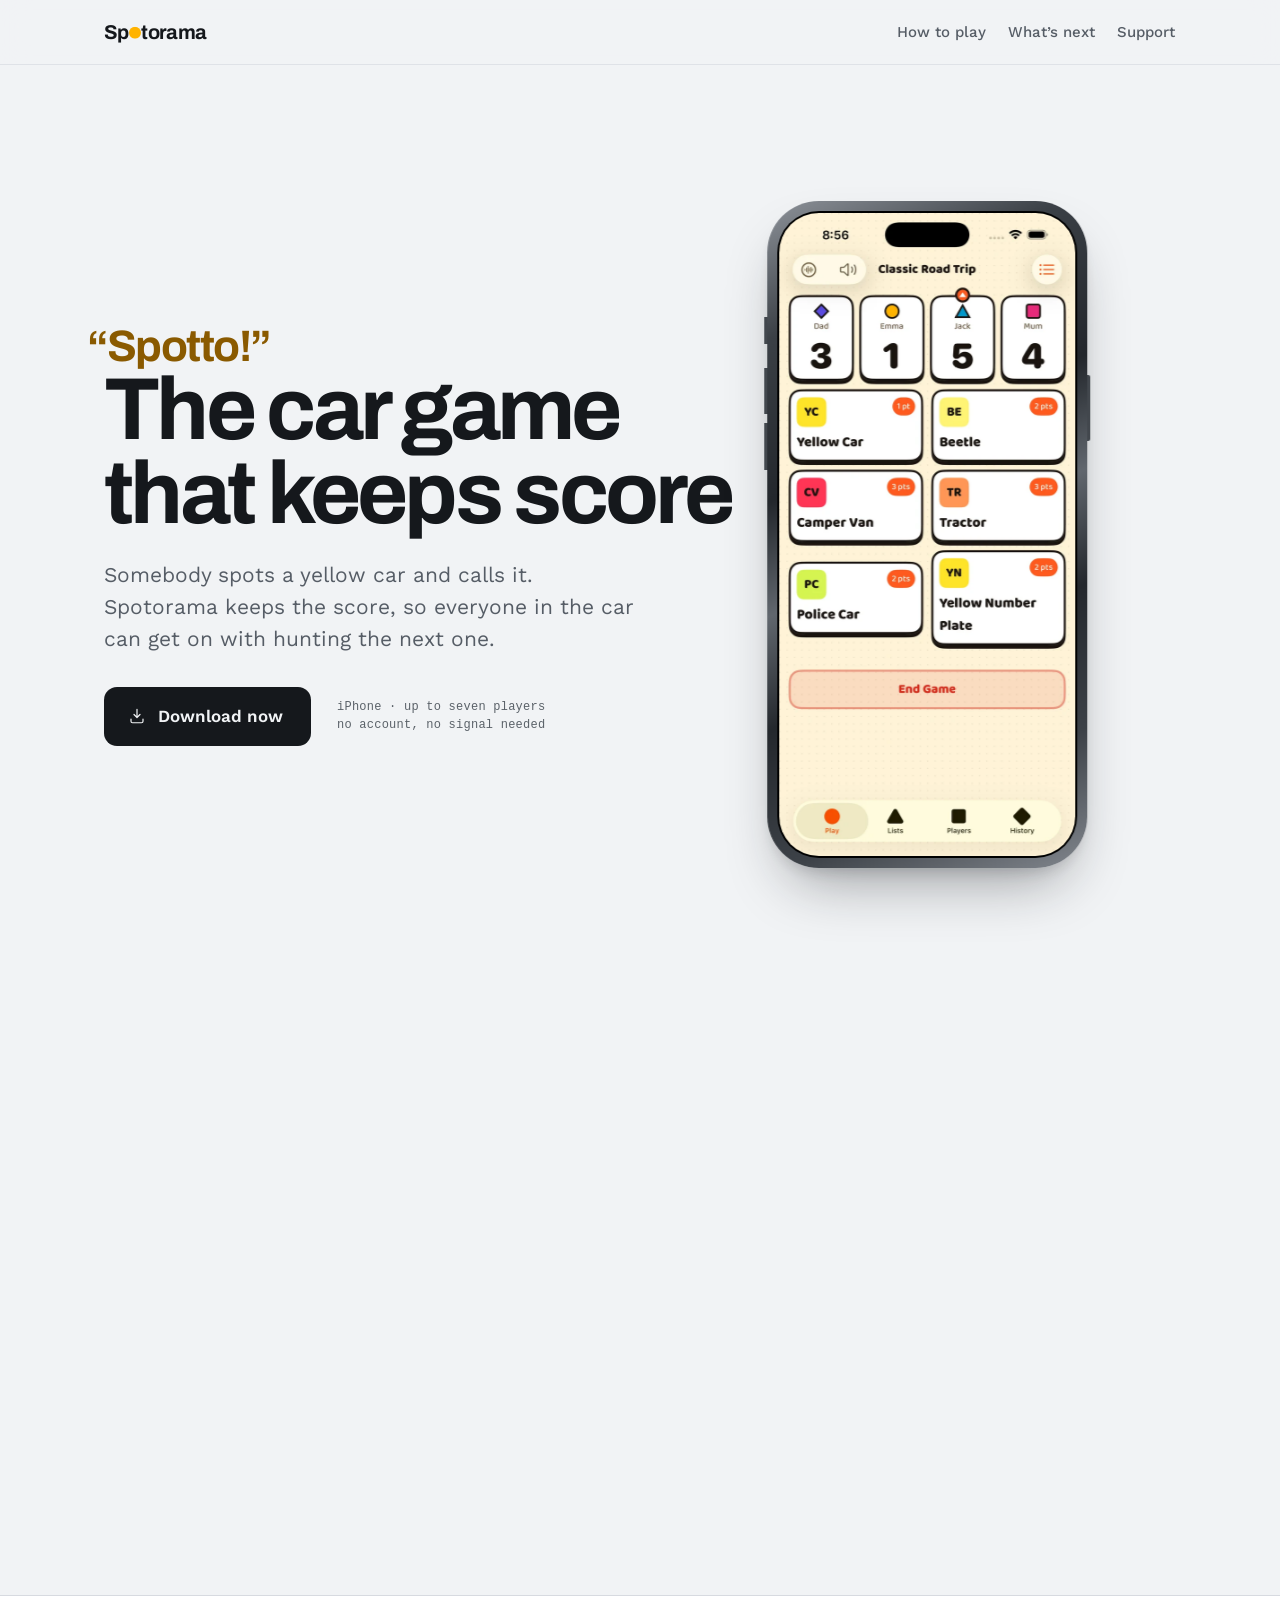
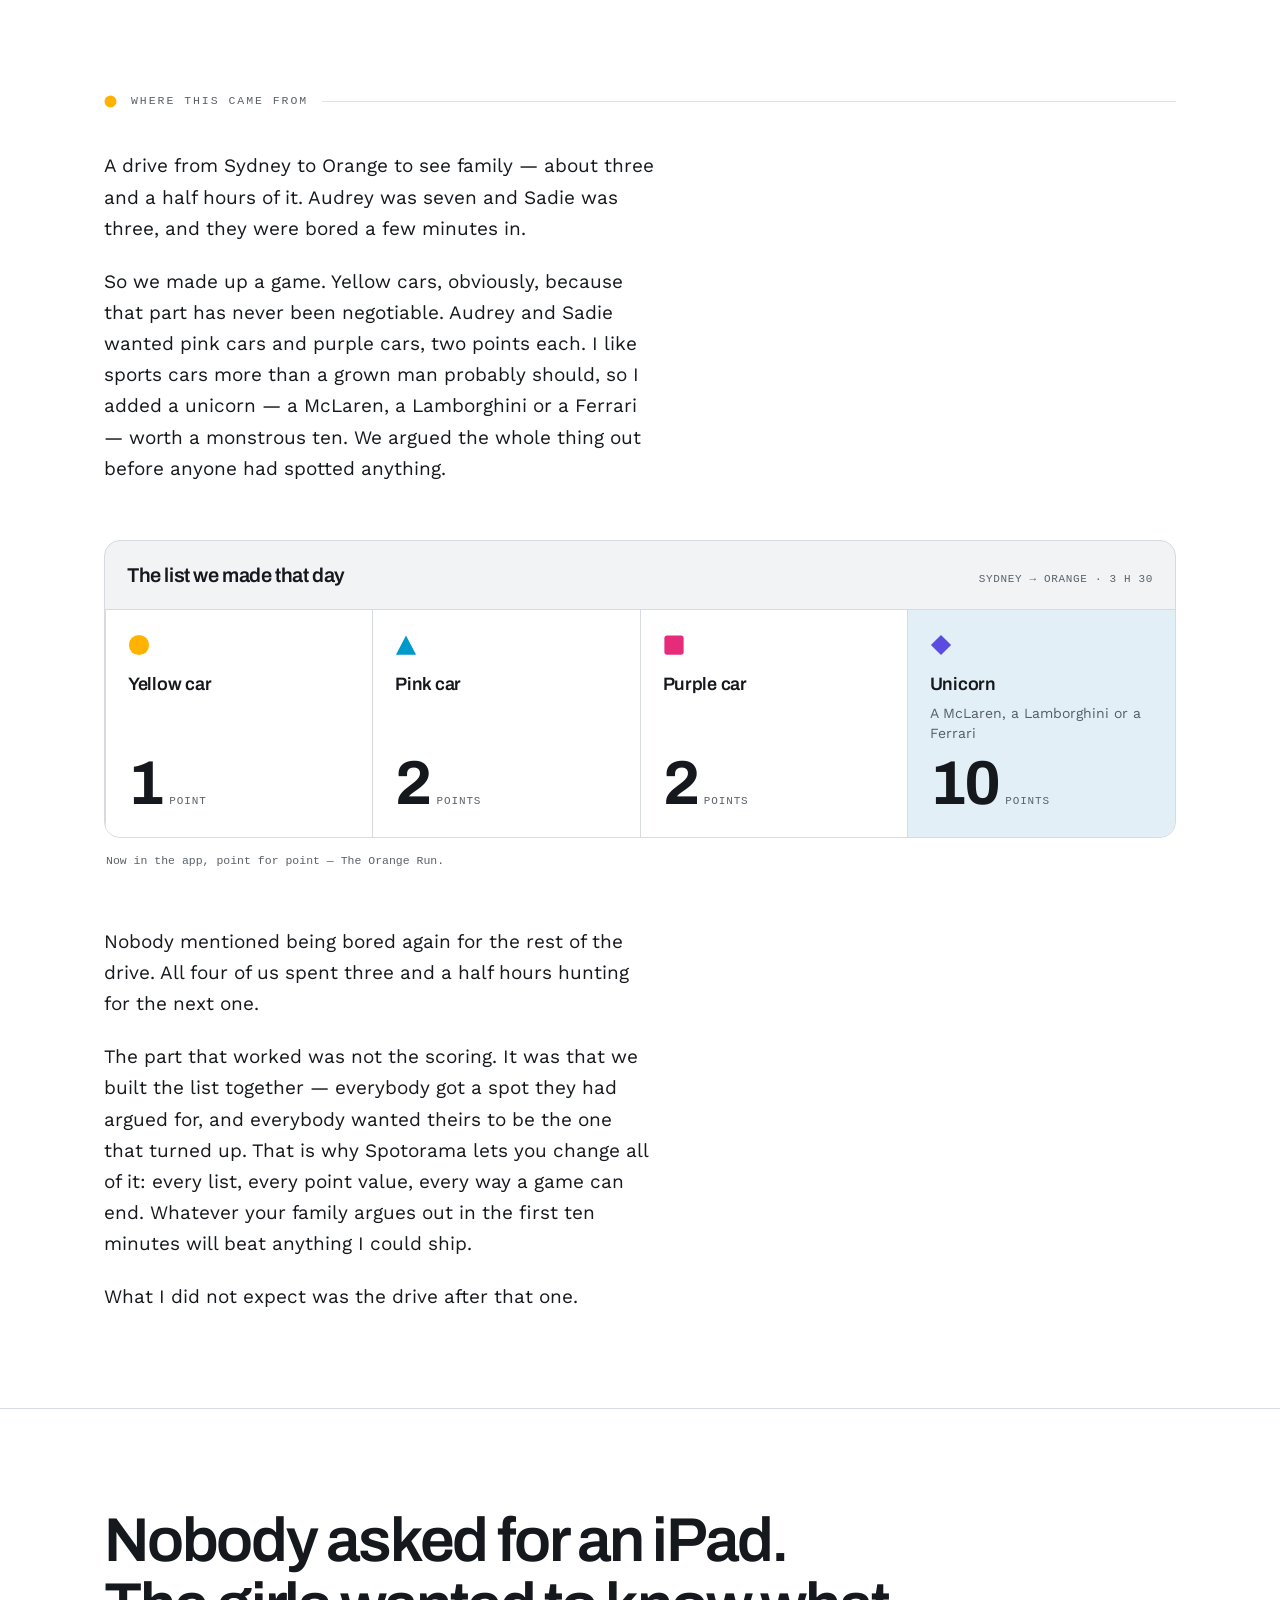
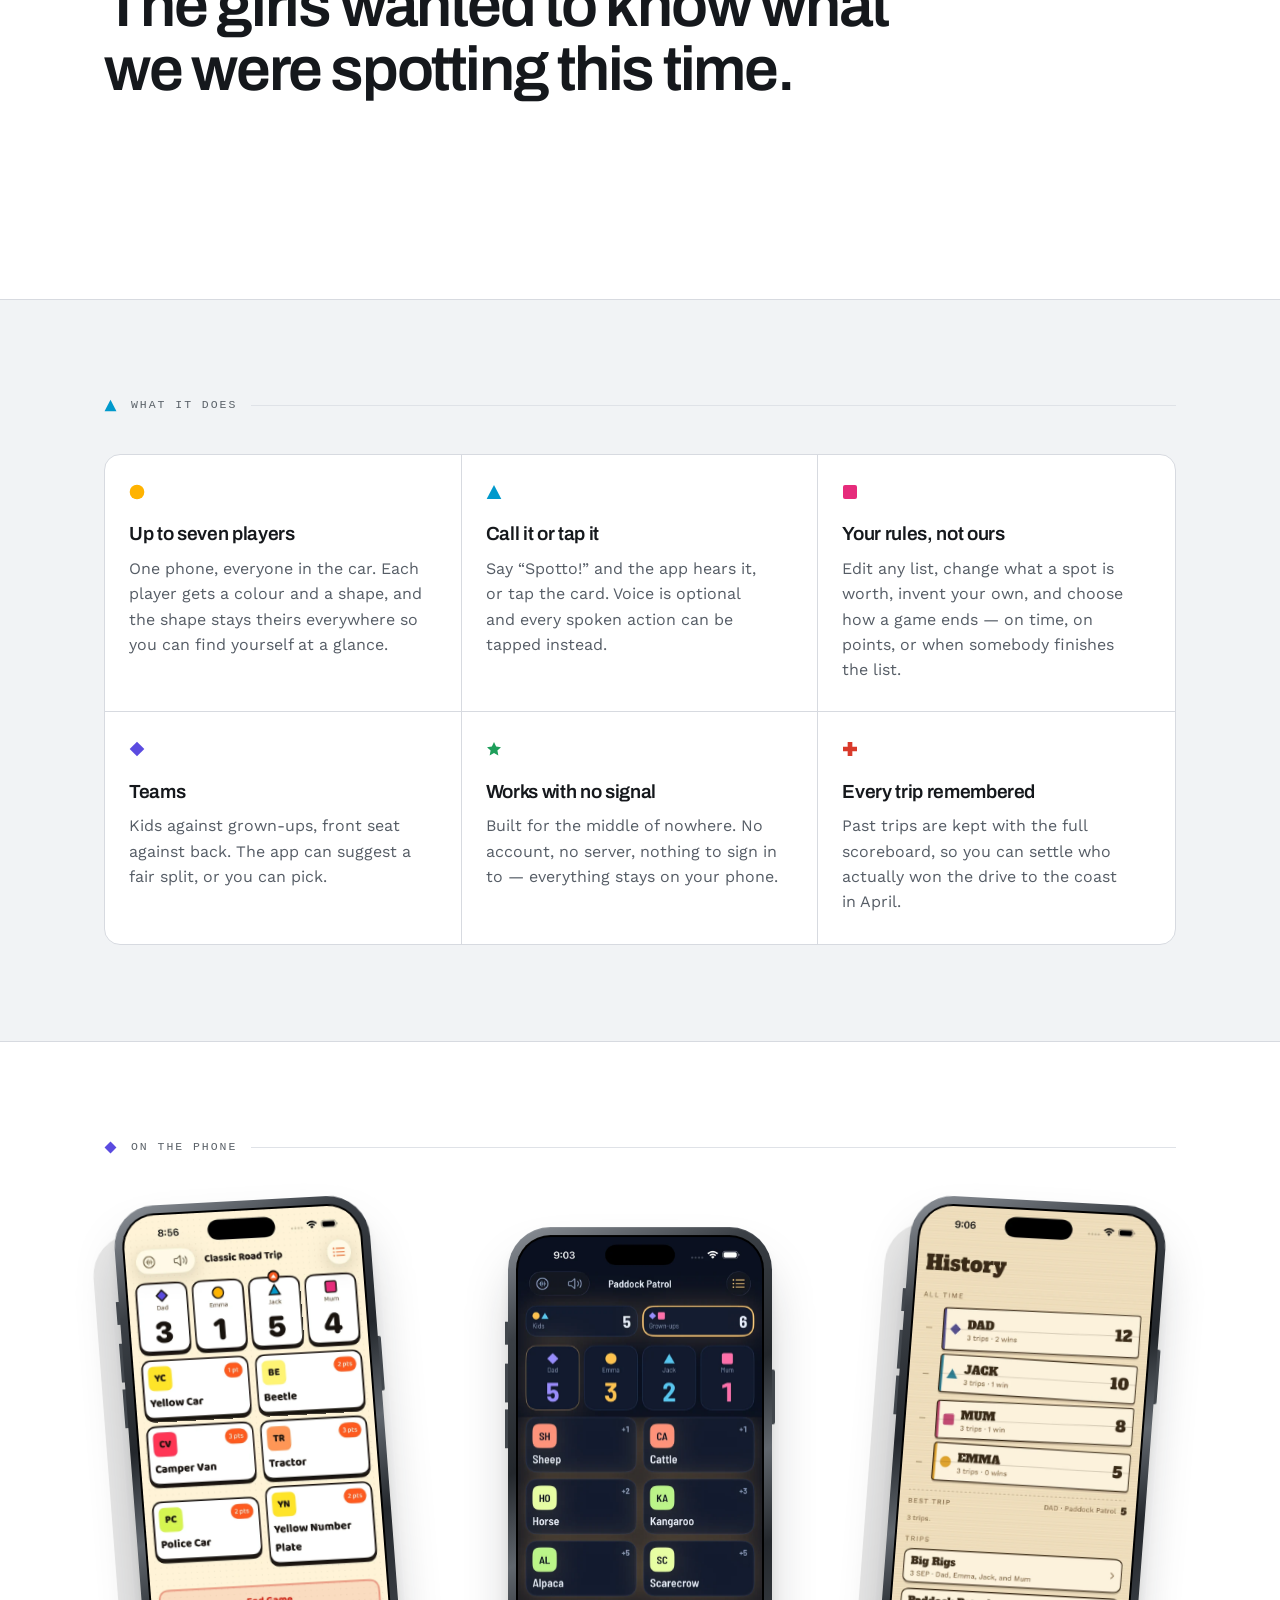
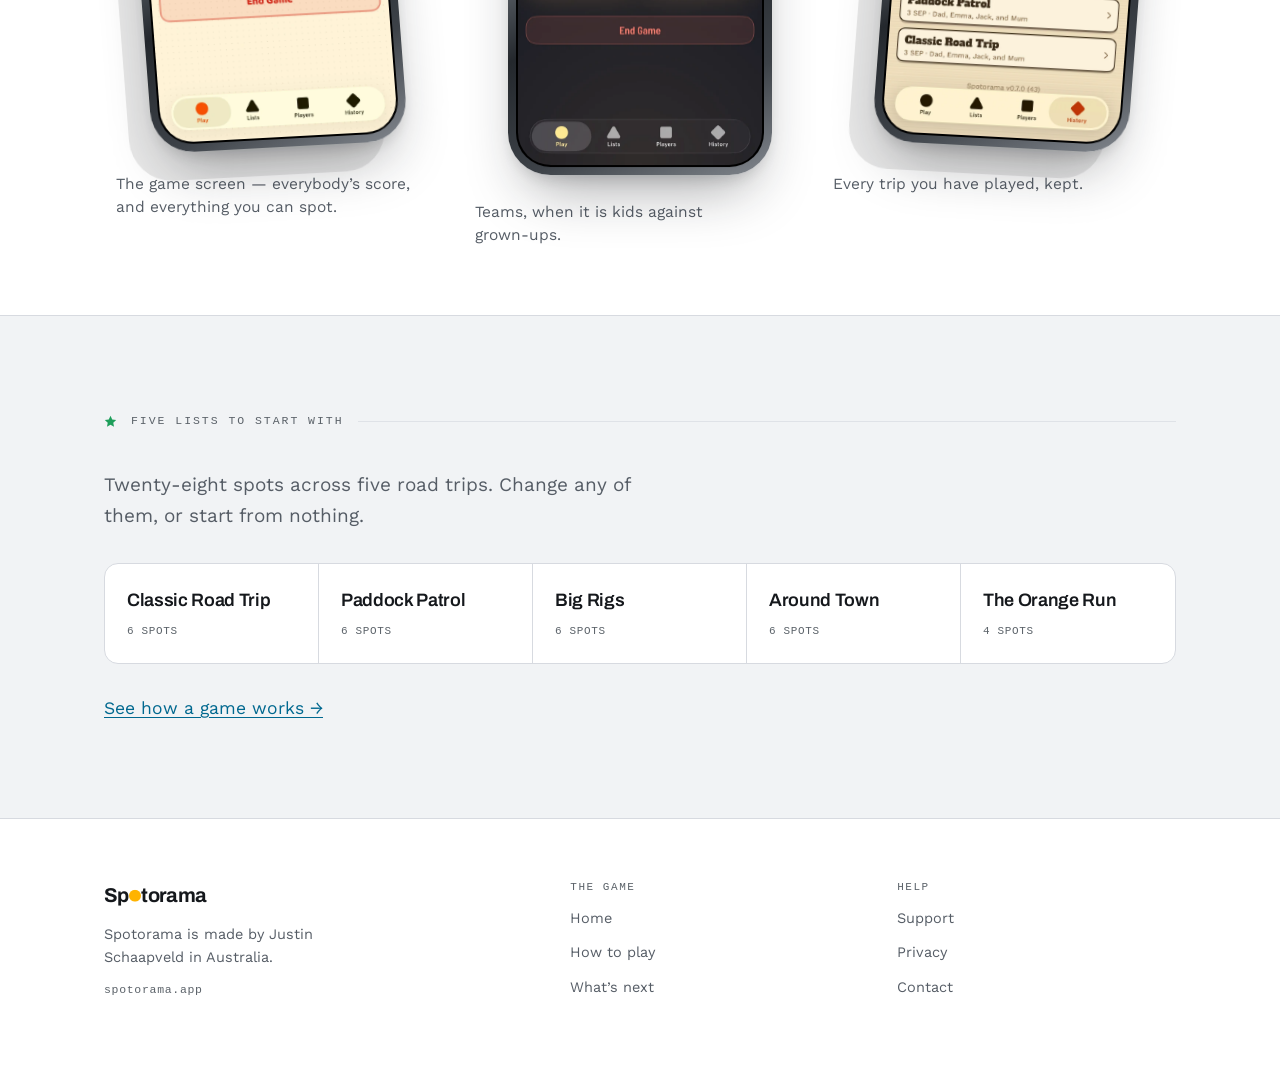
==== commit a956065b: "Coming soon becomes Download now 1.0 went live on 11 September and 1.0.1 on 13 September, so the her" ====
--- a/index.html
+++ b/index.html
@@ -3,44 +3,250 @@
 <head>
 <meta charset="utf-8">
 <meta name="viewport" content="width=device-width, initial-scale=1">
-<title>Spotorama — Support</title>
-<meta http-equiv="refresh" content="0; url=https://spotorama.app/support.html">
-<link rel="canonical" href="https://spotorama.app/support.html">
-<style>
-  :root {
-    --bg: #faf0d7; --panel: #fffaf0; --ink: #2e2417; --muted: #6b5b45;
-    --rule: #e3d4b4; --accent: #e2521d;
+<title>Spotorama — the car game that keeps score</title>
+<meta name="description" content="Spotorama is an in-car spotting game for up to seven players on one phone. Somebody calls it, the app awards the point, and nobody argues about the score.">
+<meta property="og:title" content="Spotorama — the car game that keeps score">
+<meta property="og:description" content="Somebody calls it, the app awards the point, and nobody argues about the score.">
+<meta property="og:type" content="website">
+<meta property="og:url" content="https://spotorama.app/">
+<meta property="og:image" content="https://spotorama.app/img/og-image.png">
+<meta property="og:image:width" content="1200">
+<meta property="og:image:height" content="630">
+<meta name="twitter:card" content="summary_large_image">
+<meta name="twitter:image" content="https://spotorama.app/img/og-image.png">
+<link rel="icon" href="img/favicon.png" sizes="any" type="image/png">
+<link rel="apple-touch-icon" href="img/apple-touch-icon.png">
+<link rel="preconnect" href="https://fonts.googleapis.com">
+<link rel="preconnect" href="https://fonts.gstatic.com" crossorigin>
+<link href="https://fonts.googleapis.com/css2?family=Archivo:wght@400;500;600;700&family=Work+Sans:wght@400;500;600&display=swap" rel="stylesheet">
+<link rel="stylesheet" href="site.css">
+</head>
+<body>
+
+<header class="nav">
+  <div class="nav__in">
+    <a class="brand" href="index.html">Sp<svg viewBox="0 0 24 24" aria-hidden="true"><circle cx="12" cy="12" r="12" fill="var(--s1)"/></svg><span class="vh">o</span>torama</a>
+    <nav class="nav__links" aria-label="Main">
+      <a href="how-to-play.html">How to play</a>
+      <a href="whats-next.html">What&rsquo;s next</a>
+      <a href="support.html">Support</a>
+    </nav>
+  </div>
+</header>
+
+<main>
+
+<section class="hero">
+  <div class="hero__sticky">
+    <div class="hero__inner wrap">
+      <div class="hero__copy">
+        <p class="call">&ldquo;Spotto!&rdquo;</p>
+        <h1 class="h1">The car game that keeps score</h1>
+        <p class="lede">Somebody spots a yellow car and calls it. Spotorama keeps the score, so everyone in the car can get on with hunting the next one.</p>
+        <div class="cta-row">
+          <!-- No country segment: Apple resolves a bare /app/id… to the visitor's own
+               storefront. The listing URL recorded elsewhere is the /au/ one; this is the
+               same app, linked the way a site read from anywhere should link it. The icon
+               is a plain download arrow on purpose — Apple's mark may only be used as
+               official badge artwork, never redrawn. -->
+          <a class="btn" href="https://apps.apple.com/app/id6799803992">
+            <svg viewBox="0 0 24 24" aria-hidden="true" class="ico"><path d="M12 3v11m0 0 4-4m-4 4-4-4" fill="none" stroke="currentColor" stroke-width="1.6" stroke-linecap="round" stroke-linejoin="round"/><path d="M4 16v3a2 2 0 0 0 2 2h12a2 2 0 0 0 2-2v-3" fill="none" stroke="currentColor" stroke-width="1.6" stroke-linecap="round"/></svg>
+            Download now
+          </a>
+          <span class="meta mono">iPhone &middot; up to seven players<br>no account, no signal needed</span>
+        </div>
+      </div>
+      <div class="hero__stage">
+        <div class="device device--hero"><div class="device__bezel"><img src="img/game-screen.webp" width="660" height="1434" alt="Spotorama running on an iPhone: four players and their scores across the top, a grid of things to spot below."></div></div>
+      </div>
+    </div>
+  </div>
+</section>
+
+<section class="section section--raise">
+  <div class="wrap">
+    <div class="eyebrow"><svg viewBox="0 0 24 24" aria-hidden="true"><circle cx="12" cy="12" r="11" fill="var(--s1)"/></svg><span class="label mono">Where this came from</span><span class="line"></span></div>
+    <div class="prose">
+      <p>A drive from Sydney to Orange to see family &mdash; about three and a half hours of it. Audrey was seven and Sadie was three, and they were bored a few minutes in.</p>
+      <p>So we made up a game. Yellow cars, obviously, because that part has never been negotiable. Audrey and Sadie wanted pink cars and purple cars, two points each. I like sports cars more than a grown man probably should, so I added a unicorn &mdash; a McLaren, a Lamborghini or a Ferrari &mdash; worth a monstrous ten. We argued the whole thing out before anyone had spotted anything.</p>
+    </div>
+
+    <div class="card scorecard">
+      <div class="card__head">
+        <span class="card__ttl">The list we made that day</span>
+        <span class="mono card__meta">SYDNEY &rarr; ORANGE &middot; 3 H 30</span>
+      </div>
+      <div class="rules">
+        <div class="rule"><svg viewBox="0 0 24 24" aria-hidden="true"><circle cx="12" cy="12" r="11" fill="var(--s1)"/></svg><span class="rule__nm">Yellow car</span><span class="rule__pts"><span class="rule__n">1</span><span class="rule__u mono">point</span></span></div>
+        <div class="rule"><svg viewBox="0 0 24 24" aria-hidden="true"><polygon points="12,1.5 23,22.5 1,22.5" fill="var(--s2)"/></svg><span class="rule__nm">Pink car</span><span class="rule__pts"><span class="rule__n">2</span><span class="rule__u mono">points</span></span></div>
+        <div class="rule"><svg viewBox="0 0 24 24" aria-hidden="true"><rect x="1.5" y="1.5" width="21" height="21" rx="3" fill="var(--s3)"/></svg><span class="rule__nm">Purple car</span><span class="rule__pts"><span class="rule__n">2</span><span class="rule__u mono">points</span></span></div>
+        <div class="rule rule--hi"><svg viewBox="0 0 24 24" aria-hidden="true"><polygon points="12,1 23,12 12,23 1,12" fill="var(--s4)"/></svg><span><span class="rule__nm">Unicorn</span><span class="rule__sub">A McLaren, a Lamborghini or a Ferrari</span></span><span class="rule__pts"><span class="rule__n">10</span><span class="rule__u mono">points</span></span></div>
+      </div>
+    </div>
+    <p class="mono cardnote">Now in the app, point for point &mdash; The Orange Run.</p>
+
+    <div class="prose prose--after">
+      <p>Nobody mentioned being bored again for the rest of the drive. All four of us spent three and a half hours hunting for the next one.</p>
+      <p>The part that worked was not the scoring. It was that we built the list together &mdash; everybody got a spot they had argued for, and everybody wanted theirs to be the one that turned up. That is why Spotorama lets you change all of it: every list, every point value, every way a game can end. Whatever your family argues out in the first ten minutes will beat anything I could ship.</p>
+      <p>What I did not expect was the drive after that one.</p>
+    </div>
+  </div>
+
+  <div class="bigline-band">
+    <div class="wrap">
+      <p class="bigline">Nobody asked for an iPad. The girls wanted to know what we were spotting this time.</p>
+    </div>
+  </div>
+</section>
+
+<section class="section">
+  <div class="wrap">
+    <div class="eyebrow"><svg viewBox="0 0 24 24" aria-hidden="true"><polygon points="12,1.5 23,22.5 1,22.5" fill="var(--s2)"/></svg><span class="label mono">What it does</span><span class="line"></span></div>
+    <div class="hgrid hgrid--3">
+      <div>
+        <svg viewBox="0 0 24 24" aria-hidden="true"><circle cx="12" cy="12" r="11" fill="var(--s1)"/></svg>
+        <h3 class="h3">Up to seven players</h3>
+        <p>One phone, everyone in the car. Each player gets a colour and a shape, and the shape stays theirs everywhere so you can find yourself at a glance.</p>
+      </div>
+      <div>
+        <svg viewBox="0 0 24 24" aria-hidden="true"><polygon points="12,1.5 23,22.5 1,22.5" fill="var(--s2)"/></svg>
+        <h3 class="h3">Call it or tap it</h3>
+        <p>Say &ldquo;Spotto!&rdquo; and the app hears it, or tap the card. Voice is optional and every spoken action can be tapped instead.</p>
+      </div>
+      <div>
+        <svg viewBox="0 0 24 24" aria-hidden="true"><rect x="1.5" y="1.5" width="21" height="21" rx="3" fill="var(--s3)"/></svg>
+        <h3 class="h3">Your rules, not ours</h3>
+        <p>Edit any list, change what a spot is worth, invent your own, and choose how a game ends &mdash; on time, on points, or when somebody finishes the list.</p>
+      </div>
+      <div>
+        <svg viewBox="0 0 24 24" aria-hidden="true"><polygon points="12,1 23,12 12,23 1,12" fill="var(--s4)"/></svg>
+        <h3 class="h3">Teams</h3>
+        <p>Kids against grown-ups, front seat against back. The app can suggest a fair split, or you can pick.</p>
+      </div>
+      <div>
+        <svg viewBox="0 0 24 24" aria-hidden="true"><polygon points="12,1.5 15.2,8.4 22.5,9.3 17.1,14.4 18.5,21.7 12,18 5.5,21.7 6.9,14.4 1.5,9.3 8.8,8.4" fill="var(--s5)"/></svg>
+        <h3 class="h3">Works with no signal</h3>
+        <p>Built for the middle of nowhere. No account, no server, nothing to sign in to &mdash; everything stays on your phone.</p>
+      </div>
+      <div>
+        <svg viewBox="0 0 24 24" aria-hidden="true"><polygon points="8.5,1.5 15.5,1.5 15.5,8.5 22.5,8.5 22.5,15.5 15.5,15.5 15.5,22.5 8.5,22.5 8.5,15.5 1.5,15.5 1.5,8.5 8.5,8.5" fill="var(--s6)"/></svg>
+        <h3 class="h3">Every trip remembered</h3>
+        <p>Past trips are kept with the full scoreboard, so you can settle who actually won the drive to the coast in April.</p>
+      </div>
+    </div>
+  </div>
+</section>
+
+<section class="section section--raise">
+  <div class="wrap">
+    <div class="eyebrow"><svg viewBox="0 0 24 24" aria-hidden="true"><polygon points="12,1 23,12 12,23 1,12" fill="var(--s4)"/></svg><span class="label mono">On the phone</span><span class="line"></span></div>
+    <div class="shots">
+      <figure>
+        <div class="device"><div class="device__bezel"><img src="img/game-screen.webp" width="660" height="1434" alt="The Spotorama game screen: a scoreboard of players above a grid of spot cards."></div></div>
+        <figcaption>The game screen &mdash; everybody&rsquo;s score, and everything you can spot.</figcaption>
+      </figure>
+      <figure>
+        <div class="device"><div class="device__bezel"><img src="img/teams.webp" width="660" height="1434" alt="A trip in progress with players divided into two teams."></div></div>
+        <figcaption>Teams, when it is kids against grown-ups.</figcaption>
+      </figure>
+      <figure>
+        <div class="device"><div class="device__bezel"><img src="img/history.webp" width="660" height="1434" alt="The history screen, showing past trips with their final scores."></div></div>
+        <figcaption>Every trip you have played, kept.</figcaption>
+      </figure>
+    </div>
+  </div>
+</section>
+
+<section class="section">
+  <div class="wrap">
+    <div class="eyebrow"><svg viewBox="0 0 24 24" aria-hidden="true"><polygon points="12,1.5 15.2,8.4 22.5,9.3 17.1,14.4 18.5,21.7 12,18 5.5,21.7 6.9,14.4 1.5,9.3 8.8,8.4" fill="var(--s5)"/></svg><span class="label mono">Five lists to start with</span><span class="line"></span></div>
+    <p class="intro">Twenty-eight spots across five road trips. Change any of them, or start from nothing.</p>
+    <div class="hgrid hgrid--5 hgrid--tight">
+      <div><span class="listname">Classic Road Trip</span><span class="mono listmeta">6 spots</span></div>
+      <div><span class="listname">Paddock Patrol</span><span class="mono listmeta">6 spots</span></div>
+      <div><span class="listname">Big Rigs</span><span class="mono listmeta">6 spots</span></div>
+      <div><span class="listname">Around Town</span><span class="mono listmeta">6 spots</span></div>
+      <div><span class="listname">The Orange Run</span><span class="mono listmeta">4 spots</span></div>
+    </div>
+    <p class="after"><a href="how-to-play.html">See how a game works &rarr;</a></p>
+  </div>
+</section>
+
+</main>
+
+<footer class="footer">
+  <div class="footer__in">
+    <div>
+      <span class="brand">Sp<svg viewBox="0 0 24 24" aria-hidden="true"><circle cx="12" cy="12" r="12" fill="var(--s1)"/></svg><span class="vh">o</span>torama</span>
+      <p class="fnote">Spotorama is made by Justin Schaapveld in Australia.</p>
+      <p class="mono fdom">spotorama.app</p>
+    </div>
+    <div class="fcol">
+      <span class="flabel mono">The game</span>
+      <a href="index.html">Home</a>
+      <a href="how-to-play.html">How to play</a>
+      <a href="whats-next.html">What&rsquo;s next</a>
+    </div>
+    <div class="fcol">
+      <span class="flabel mono">Help</span>
+      <a href="support.html">Support</a>
+      <a href="privacy.html">Privacy</a>
+      <a href="support.html#contact">Contact</a>
+    </div>
+  </div>
+</footer>
+
+<script>
+/* Scroll-scrubbed hero. Writes --x (vw), --ry (deg) and --o onto .hero from the
+   section's own scroll progress, so the phone tracks the scroll and reverses
+   exactly on the way back up. Armed only on a wide viewport with motion allowed;
+   if this script never runs the hero is an ordinary section with the phone
+   already at rest, which is also what a phone and Reduce Motion get. */
+(function(){
+  var hero = document.querySelector('.hero'); if (!hero) return;
+  var still = matchMedia('(prefers-reduced-motion: reduce)');
+  var wide  = matchMedia('(min-width: 900px)');
+  var queued = 0, armed = false;
+
+  function paint(){
+    queued = 0;
+    var travel = hero.offsetHeight - innerHeight;
+    var p = travel > 0 ? -hero.getBoundingClientRect().top / travel : 1;
+    p = p < 0 ? 0 : p > 1 ? 1 : p;
+    var enter = p / 0.55; if (enter > 1) enter = 1;
+    var e = 1 - Math.pow(1 - enter, 3);          /* easeOutCubic on the way in */
+    var drift = (p - 0.55) / 0.45; if (drift < 0) drift = 0;
+    hero.style.setProperty('--x',  ((1 - e) * 46 - drift * 6).toFixed(3));
+    hero.style.setProperty('--ry', ((1 - e) * -9).toFixed(3));
+    hero.style.setProperty('--o',  (0.25 + 0.75 * e).toFixed(3));
   }
-  @media (prefers-color-scheme: dark) {
-    :root {
-      --bg: #14181f; --panel: #1b212b; --ink: #e8e4dc; --muted: #a39b8d;
-      --rule: #2b3341; --accent: #ff7a45;
+  function tick(){ if (!queued) queued = requestAnimationFrame(paint); }
+
+  function sync(){
+    var want = wide.matches && !still.matches;
+    if (want === armed) return;
+    armed = want;
+    if (armed){
+      hero.classList.add('hero--scrub');
+      addEventListener('scroll', tick, {passive:true});
+      paint();
+    } else {
+      removeEventListener('scroll', tick);
+      hero.classList.remove('hero--scrub');
+      hero.style.removeProperty('--x');
+      hero.style.removeProperty('--ry');
+      hero.style.removeProperty('--o');
     }
   }
-  * { box-sizing: border-box; }
-  body {
-    margin: 0; min-height: 100vh; display: grid; place-items: center; padding: 24px;
-    background: var(--bg); color: var(--ink);
-    font: 16px/1.6 -apple-system, BlinkMacSystemFont, "Segoe UI", Roboto, sans-serif;
+  function watch(m){
+    if (m.addEventListener) m.addEventListener('change', sync);
+    else if (m.addListener) m.addListener(sync);
   }
-  .card {
-    max-width: 32rem; padding: 32px; border: 1px solid var(--rule); border-radius: 14px;
-    background: var(--panel); text-align: center;
-  }
-  h1 { margin: 0 0 12px; font-size: 1.4rem; }
-  p { margin: 0 0 20px; color: var(--muted); }
-  a.go {
-    display: inline-block; padding: 12px 20px; border-radius: 10px;
-    background: var(--accent); color: #fff; text-decoration: none; font-weight: 600;
-  }
-  a.go:hover { filter: brightness(1.08); }
-</style>
-</head>
-<body>
-<div class="card">
-  <h1>Spotorama support has moved</h1>
-  <p>This page now lives at spotorama.app. You should be taken there automatically.</p>
-  <p><a class="go" href="https://spotorama.app/support.html">Go to spotorama.app</a></p>
-</div>
+  addEventListener('resize', function(){ sync(); if (armed) tick(); }, {passive:true});
+  watch(still); watch(wide);
+  sync();
+})();
+</script>
+
 </body>
 </html>
--- a/site.css
+++ b/site.css
@@ -0,0 +1,432 @@
+/* Spotorama — spotorama.app
+   Site-native identity: Archivo + Work Sans, neutral paper, one accent,
+   the seven player shapes used as the numbering system.
+   Static CSS. No build step. Mobile first. */
+
+:root{
+  --paper:#F1F3F5; --raise:#FFFFFF;
+  --ink:#15181C; --ink2:#565D66; --ink3:#5B6269;
+  --line:#D7DAE0; --line2:#E7E9EC; --hair:#DFE2E7;
+  --accent:#00688F; --accent-ink:#FFFFFF; --accent-soft:#E2EFF6;
+  --call:#8A5A00; --shadow:rgba(21,24,28,.11);
+  /* device chassis — a machined rail, lit from the top-left */
+  --rail:linear-gradient(155deg,#8E939A 0%,#3B4046 17%,#23272C 37%,#61676E 51%,#24282D 65%,#3D4248 83%,#82878E 100%);
+  --btn:#42474D;
+  --dev-shadow:0 30px 58px -20px rgba(21,24,28,.42), 0 8px 18px -8px rgba(21,24,28,.20);
+  --dev-cast:rgba(21,24,28,.10);
+  /* player slots — shape and colour together, order fixed */
+  --s1:#FFB300; --s2:#0099CC; --s3:#E62B7B; --s4:#5B4BE0;
+  --s5:#1E9E5A; --s6:#D93A2B; --s7:#7A4B2A;
+  --display:Archivo,system-ui,sans-serif;
+  --body:'Work Sans',system-ui,sans-serif;
+  --mono:ui-monospace,SFMono-Regular,Menlo,Consolas,monospace;
+}
+
+@media (prefers-color-scheme:dark){
+  :root{
+    --paper:#0F1114; --raise:#171A1E;
+    --ink:#ECEEF1; --ink2:#A2A9B2; --ink3:#8F979F;
+    --line:#2B3037; --line2:#1F2328; --hair:#24282E;
+    --accent:#57C4E8; --accent-ink:#0A1216; --accent-soft:#122A34;
+    --call:#FFC24D; --shadow:rgba(0,0,0,.5);
+    --rail:linear-gradient(155deg,#CFD3D9 0%,#7F858E 17%,#5C626A 37%,#AEB3BA 51%,#5A6068 65%,#797F88 83%,#C6CBD2 100%);
+    --btn:#9AA0A8;
+    --dev-shadow:0 34px 64px -20px rgba(0,0,0,.72), 0 10px 22px -10px rgba(0,0,0,.5);
+    --dev-cast:rgba(0,0,0,.30);
+    --s1:#FFC24D; --s2:#56C7F0; --s3:#FF6FA8; --s4:#9A8CFF;
+    --s5:#7FE0B0; --s6:#FF8A6B; --s7:#C69A6B;
+  }
+}
+
+*{box-sizing:border-box}
+
+/* Visually hidden — carries the 'o' the wordmark draws as a spot, so the
+   brand mark's accessible name is "Spotorama" and not "Sptorama". */
+.vh{position:absolute;width:1px;height:1px;padding:0;margin:-1px;overflow:hidden;clip:rect(0 0 0 0);clip-path:inset(50%);white-space:nowrap;border:0}
+
+html{-webkit-text-size-adjust:100%}
+body{
+  margin:0; background:var(--paper); color:var(--ink);
+  font:400 17px/1.6 var(--body);
+  -webkit-font-smoothing:antialiased; text-rendering:optimizeLegibility;
+}
+img{max-width:100%;display:block}
+figure{margin:0}
+a{color:var(--accent);text-decoration-thickness:1px;text-underline-offset:3px;transition:color .16s ease}
+a:hover{color:var(--ink)}
+:focus-visible{outline:2px solid var(--accent);outline-offset:3px;border-radius:3px}
+strong{color:var(--ink);font-weight:600}
+em{font-style:normal;font-weight:600;color:var(--ink)}
+.mono{font-family:var(--mono)}
+
+.wrap{max-width:1120px;margin:0 auto;padding:0 24px}
+.narrow{max-width:760px}
+
+/* ---------- sections ---------- */
+.section{border-top:1px solid var(--line);padding:56px 0}
+.section--raise{background:var(--raise)}
+.section--flush{border-top:0;padding-top:48px}
+@media (min-width:860px){ .section{padding:96px 0} .section--flush{padding-top:72px} }
+
+.eyebrow{display:flex;align-items:center;gap:14px;margin-bottom:30px}
+.eyebrow svg{flex:none;width:13px;height:13px}
+.eyebrow .label{font-size:11.5px;letter-spacing:.17em;text-transform:uppercase;color:var(--ink3);white-space:nowrap}
+.eyebrow .line{flex:1;height:1px;background:var(--hair)}
+@media (min-width:860px){ .eyebrow{margin-bottom:40px} }
+
+/* ---------- nav ---------- */
+.nav{
+  position:sticky;top:0;z-index:30;
+  background:color-mix(in oklab, var(--paper) 86%, transparent);
+  -webkit-backdrop-filter:blur(14px) saturate(1.4);
+  backdrop-filter:blur(14px) saturate(1.4);
+  border-bottom:1px solid var(--hair);
+}
+@supports not (background:color-mix(in oklab, red, blue)){ .nav{background:var(--paper)} }
+.nav__in{max-width:1120px;margin:0 auto;padding:14px 24px;display:flex;align-items:center;gap:20px;flex-wrap:wrap}
+.brand{
+  font-family:var(--display);font-weight:700;font-size:20px;letter-spacing:-.03em;
+  color:var(--ink);text-decoration:none;display:inline-flex;align-items:baseline;
+}
+.brand:hover{color:var(--ink)}
+.brand svg{width:.6em;height:.6em;margin:0 .01em;transform:translateY(-.01em)}
+.nav__links{display:flex;gap:20px;flex-wrap:wrap;margin-left:auto;font-size:15px;font-weight:500}
+.nav__links a{color:var(--ink2);text-decoration:none;padding:6px 1px}
+.nav__links a:hover{color:var(--ink)}
+.nav__links a[aria-current=page]{color:var(--ink);box-shadow:inset 0 -2px 0 var(--accent)}
+
+/* ---------- type ---------- */
+.h1{margin:0;font-family:var(--display);font-weight:700;font-size:clamp(40px,9vw,88px);line-height:.95;letter-spacing:-.042em;text-wrap:balance;max-width:16ch}
+.h1--page{font-size:clamp(36px,7.4vw,68px);line-height:.99;letter-spacing:-.04em;max-width:20ch}
+.h2{margin:0;font-family:var(--display);font-weight:600;font-size:clamp(27px,4.6vw,44px);line-height:1.06;letter-spacing:-.032em;text-wrap:balance;max-width:22ch}
+.h3{margin:0;font-family:var(--display);font-weight:600;font-size:19px;line-height:1.3;letter-spacing:-.018em}
+.lede{max-width:42ch;margin:24px 0 0;font-size:clamp(18px,2.1vw,21px);line-height:1.52;color:var(--ink2);text-wrap:pretty}
+.intro{max-width:46ch;margin:20px 0 32px;font-size:clamp(17px,1.9vw,19px);line-height:1.6;color:var(--ink2);text-wrap:pretty}
+.after{margin:30px 0 0;font-size:17.5px}
+.dim{margin:0;max-width:44ch;font-size:16px;line-height:1.62;color:var(--ink3);text-wrap:pretty}
+
+.prose{max-width:46ch;font-size:clamp(17px,1.9vw,19px)}
+.prose p{margin:0 0 22px;line-height:1.64;text-wrap:pretty}
+.prose p:last-child{margin-bottom:0}
+.prose--after{margin-top:44px}
+@media (min-width:860px){ .prose--after{margin-top:56px} }
+
+/* ---------- hero ---------- */
+.hero{padding:56px 0}
+@media (min-width:860px){ .hero{padding:100px 0 84px} }
+
+.hero__inner{display:flex;flex-direction:column;gap:44px}
+.hero__copy{flex:1 1 auto;min-width:0}
+.hero__stage{flex:0 0 auto;display:flex;justify-content:center}
+@media (min-width:900px){
+  .hero__inner{flex-direction:row;align-items:center;gap:56px}
+  /* A definite basis, not auto: the device is width:min(--w,100%), and a
+     shrink-to-fit parent makes that percentage circular — the stage then sizes
+     to the image's intrinsic 660px and starves the copy column. */
+  .hero__stage{flex:0 0 344px;justify-content:flex-end}
+  /* Only where the hero is sticky does the phone have to fit a viewport rather
+     than a column: the chassis is ~2.12x its own width and the sticky box gives
+     it 100vh less 88px of padding. Below this width the page just scrolls. */
+  .device--hero{--w:min(320px, calc(47vh - 42px))}
+}
+/* The scroll-scrubbed entrance. --x, --ry and --o are written by the script in
+   index.html from scroll position, so the phone tracks the scroll and reverses
+   exactly on the way back up. The class is only added on a wide viewport with
+   motion allowed: with no JS, on a phone, or under Reduce Motion the hero stays
+   an ordinary un-sticky section with the screenshot already at rest. */
+.hero--scrub{padding:0;height:170vh}
+.hero--scrub .hero__sticky{
+  position:sticky;top:0;height:100vh;
+  display:flex;align-items:center;overflow:hidden;
+  padding:64px 0 24px;
+}
+.hero--scrub .hero__inner{width:100%}
+.hero--scrub .hero__stage{
+  transform:perspective(1400px) translate3d(calc(var(--x,0) * 1vw),0,0) rotateY(calc(var(--ry,0) * 1deg));
+  opacity:var(--o,1);
+  will-change:transform,opacity;
+}
+.call{
+  margin:0;font-family:var(--display);font-weight:700;
+  font-size:clamp(28px,5.4vw,44px);line-height:1;letter-spacing:-.035em;
+  color:var(--call);text-indent:-.38em;
+}
+.cta-row{display:flex;flex-wrap:wrap;gap:18px 26px;align-items:center;margin-top:32px}
+.btn{
+  display:inline-flex;align-items:center;gap:12px;
+  background:var(--ink);color:var(--paper);text-decoration:none;
+  padding:16px 28px 16px 24px;border-radius:13px;font-weight:600;font-size:17px;
+  transition:transform .16s ease, box-shadow .16s ease;
+}
+.btn:hover{color:var(--paper);transform:translateY(-1px);box-shadow:0 8px 22px -8px var(--shadow)}
+.btn--pending{
+  background:var(--paper);color:var(--ink2);
+  border:1px dashed var(--line);padding:16px 26px;cursor:default;
+}
+.btn .ico{width:18px;height:18px;flex:none}
+.meta{font-size:12px;line-height:1.5;color:var(--ink3);letter-spacing:.02em}
+
+.pagehead{padding:52px 0 0}
+@media (min-width:860px){ .pagehead{padding:88px 0 0} }
+
+/* ---------- hairline grids ----------
+   Each cell draws its own top/left rule and is pulled 1px into the
+   container border, so a part-filled final row shows nothing. */
+.hgrid{display:grid;gap:0;background:var(--raise);border:1px solid var(--line);border-radius:16px;overflow:hidden;grid-template-columns:1fr}
+.hgrid>*{border-top:1px solid var(--line);border-left:1px solid var(--line);margin:-1px 0 0 -1px;padding:26px 24px 30px}
+.hgrid svg{width:16px;height:16px}
+.hgrid h3{margin:14px 0 0}
+.hgrid p{margin:9px 0 0;font-size:16px;line-height:1.58;color:var(--ink2);text-wrap:pretty}
+.hgrid--tight{border-radius:14px}
+.hgrid--tight>*{padding:22px;display:flex;flex-direction:column;gap:8px}
+.listname{font-family:var(--display);font-weight:600;font-size:18px;letter-spacing:-.018em}
+.listmeta{font-size:11px;letter-spacing:.06em;text-transform:uppercase;color:var(--ink3)}
+.stepn{font-size:11px;letter-spacing:.08em;color:var(--ink3)}
+.hgrid--7{grid-template-columns:repeat(4,1fr);border-radius:12px}
+.hgrid--7>*{padding:16px 10px;display:flex;flex-direction:column;align-items:center;gap:9px}
+.hgrid--7 svg{width:24px;height:24px}
+.slotn{font-size:10px;color:var(--ink3)}
+@media (min-width:560px){ .hgrid--4,.hgrid--5{grid-template-columns:1fr 1fr} .hgrid--7{grid-template-columns:repeat(7,1fr)} }
+@media (min-width:640px){ .hgrid--3{grid-template-columns:1fr 1fr} }
+@media (min-width:1000px){ .hgrid--3{grid-template-columns:repeat(3,1fr)} .hgrid--4{grid-template-columns:repeat(4,1fr)} .hgrid--5{grid-template-columns:repeat(5,1fr)} }
+
+/* ---------- the scorecard ---------- */
+.card{border:1px solid var(--line);border-radius:16px;background:var(--paper);overflow:hidden}
+.scorecard{margin-top:44px}
+@media (min-width:860px){ .scorecard{margin-top:56px} }
+.card__head{padding:18px 22px;border-bottom:1px solid var(--line);display:flex;align-items:baseline;justify-content:space-between;gap:16px;flex-wrap:wrap}
+.card__ttl{font-family:var(--display);font-weight:600;font-size:clamp(17px,2vw,20px);letter-spacing:-.02em}
+.card__meta{font-size:11px;letter-spacing:.06em;color:var(--ink3)}
+.rules{display:grid;grid-template-columns:1fr;border-left:1px solid var(--line)}
+.rule{
+  background:var(--raise);
+  border-top:1px solid var(--line);border-left:1px solid var(--line);
+  margin:-1px 0 0 -1px;padding:24px 22px 26px;
+  display:flex;flex-direction:column;gap:14px;
+}
+.rule--hi{background:var(--accent-soft)}
+.rule svg{width:22px;height:22px}
+.rule__nm{display:block;font-family:var(--display);font-weight:600;font-size:18px;letter-spacing:-.015em}
+.rule__sub{display:block;margin-top:4px;font-size:14px;line-height:1.45;color:var(--ink2)}
+.rule__pts{display:flex;align-items:baseline;gap:7px;margin-top:auto}
+.rule__n{font-family:var(--display);font-weight:700;font-size:clamp(40px,5.4vw,62px);line-height:.86;letter-spacing:-.045em;font-variant-numeric:tabular-nums}
+.rule__u{font-size:11px;letter-spacing:.08em;text-transform:uppercase;color:var(--ink3)}
+.cardnote{margin:14px 2px 0;font-size:11.5px;line-height:1.55;color:var(--ink3)}
+@media (min-width:560px){ .rules{grid-template-columns:1fr 1fr} }
+@media (min-width:900px){ .rules{grid-template-columns:repeat(4,1fr)} }
+
+.bigline-band{border-top:1px solid var(--line);margin-top:56px;padding:56px 0}
+@media (min-width:860px){ .bigline-band{margin-top:96px;padding:100px 0} }
+.bigline{
+  margin:0;max-width:22ch;font-family:var(--display);font-weight:600;
+  font-size:clamp(30px,6.2vw,62px);line-height:1.04;letter-spacing:-.036em;text-wrap:balance;
+}
+
+/* ---------- screenshots ----------
+   The phone is drawn, not photographed: a chassis rail, a black bezel and the
+   screenshot inside it. Every radius and inset is a ratio of --w, so one set of
+   rules serves the hero, the three-up grid and the inline shots on How to play.
+   The shots themselves already carry the real status bar and Dynamic Island, so
+   nothing here draws chrome — doing so would double it. */
+.device{
+  --w:292px;
+  position:relative;width:min(var(--w),100%);margin-inline:auto;
+  padding:calc(var(--w) * .031);
+  border-radius:calc(var(--w) * .161);
+  background:var(--rail);
+  box-shadow:var(--dev-shadow);
+}
+.device__bezel{
+  background:#000;padding:2px;overflow:hidden;
+  border-radius:calc(var(--w) * .131);
+}
+.device img{width:100%;height:auto;display:block;border-radius:calc(var(--w) * .124)}
+/* Side buttons. One strip a side: the left gradient paints action, volume up and
+   volume down in a single element rather than three. */
+.device::before,.device::after{content:"";position:absolute;width:3px;background:var(--btn)}
+.device::before{
+  left:-3px;top:15%;height:27%;border-radius:2px 0 0 2px;
+  background:linear-gradient(180deg,
+    transparent 0 9%, var(--btn) 9% 24%,
+    transparent 24% 37%, var(--btn) 37% 63%,
+    transparent 63% 68%, var(--btn) 68% 94%,
+    transparent 94% 100%);
+}
+.device::after{right:-3px;top:26%;height:10%;border-radius:0 2px 2px 0}
+.device--inline{--w:258px}
+.device--hero{--w:320px}
+/* Below this the column is narrower than --w, so width falls back to 100% while
+   the radii keep computing from 292 — the corners go ~7% too round. Pin --w to
+   the narrowest column instead. */
+@media (max-width:340px){ .device{--w:272px} }
+
+figcaption{margin-top:16px;font-size:15.5px;line-height:1.5;color:var(--ink2);max-width:30ch;text-wrap:pretty}
+.shots{display:grid;grid-template-columns:1fr;gap:34px}
+@media (min-width:640px){
+  .shots{grid-template-columns:repeat(3,1fr);gap:28px;align-items:start}
+  .shots figure:nth-child(2){transform:translateY(28px)}
+}
+/* The angled trio. 3D only from 1020px, and the phone is narrowed inside its
+   column to make room to lean: transform-origin is center bottom, so the z-tilt
+   swings the top by the FULL height, not half it — at 3deg that is ~32px of
+   horizontal reach, which is what would otherwise push the outer two past the
+   page edge and give the document a horizontal scrollbar. Below 1020px the
+   composition flattens rather than shrinking a skewed one. */
+@media (min-width:1020px){
+  .shots{perspective:1700px;padding:0 12px}
+  .shots .device{--w:264px;transform-origin:center bottom}
+  .shots figure:nth-child(1) .device{
+    transform:rotateY(14deg) rotateX(6deg) rotate(-3deg);
+    box-shadow:-24px 28px 0 var(--dev-cast), var(--dev-shadow);
+  }
+  .shots figure:nth-child(2) .device{transform:rotateX(5deg)}
+  .shots figure:nth-child(3) .device{
+    transform:rotateY(-14deg) rotateX(6deg) rotate(3deg);
+    box-shadow:-24px 28px 0 var(--dev-cast), var(--dev-shadow);
+  }
+  .shots figcaption{margin-top:26px}
+}
+/* How to play's inline shots get a gentler lean, alternating down the page. */
+@media (min-width:1020px){
+  .step{perspective:1500px}
+  .step .device--inline{--w:238px;transform-origin:center bottom;transform:rotateY(-10deg) rotate(2.5deg);box-shadow:-20px 26px 0 var(--dev-cast), var(--dev-shadow)}
+  .step:nth-of-type(even) .device--inline{transform:rotateY(10deg) rotate(-2.5deg)}
+}
+
+/* ---------- how to play: steps ---------- */
+.steps{padding:44px 0 0}
+@media (min-width:860px){ .steps{padding:72px 0 0} }
+.step{display:grid;grid-template-columns:1fr;gap:28px;padding:0 0 44px;border-bottom:1px solid var(--line)}
+.step+.step{padding-top:44px}
+.step:last-of-type{border-bottom:0;padding-bottom:0}
+.step__hd{display:flex;align-items:baseline;gap:16px}
+.num{font-family:var(--display);font-weight:700;font-size:clamp(38px,5vw,58px);line-height:.82;letter-spacing:-.05em;color:var(--accent);font-variant-numeric:tabular-nums}
+.steph{font-size:clamp(21px,2.6vw,26px);letter-spacing:-.025em}
+.stepp{margin:16px 0 0;max-width:46ch;line-height:1.64;color:var(--ink2);text-wrap:pretty}
+@media (min-width:760px){
+  .step{grid-template-columns:1fr 1fr;gap:44px;align-items:center;padding-bottom:60px}
+  .step+.step{padding-top:60px}
+  .step:first-of-type{align-items:start}
+}
+
+/* ---------- two columns ---------- */
+.cols2{display:grid;grid-template-columns:1fr;gap:20px}
+.cols2>p{margin:0}
+@media (min-width:760px){ .cols2{grid-template-columns:1fr 1fr;gap:40px} .cols2--top{align-items:start} .cols2--mid{align-items:center} }
+.teamp{margin:18px 0 0;max-width:48ch;font-size:17.5px;line-height:1.64;color:var(--ink2);text-wrap:pretty}
+.teamp+.teamp{margin-top:16px}
+.cols2>.teamp{margin-top:0}
+.voice{max-width:50ch}
+.voice p{margin:0 0 16px;font-size:17.5px;line-height:1.64;color:var(--ink2);text-wrap:pretty}
+.voice p:last-child{margin-bottom:0}
+.callout{border:1px solid var(--line);border-left:3px solid var(--s1);background:var(--paper);border-radius:4px 12px 12px 4px;padding:22px 24px 24px}
+.callout p{margin:12px 0 0;font-size:16.5px;line-height:1.6;color:var(--ink2);text-wrap:pretty}
+.section--raise .callout{background:var(--raise)}
+
+/* ---------- spot lists ---------- */
+.lists{display:grid;grid-template-columns:1fr;gap:20px}
+@media (min-width:760px){ .lists{grid-template-columns:1fr 1fr} }
+.list{border:1px solid var(--line);border-radius:14px;overflow:hidden;background:var(--raise)}
+.list__hd{padding:16px 20px;border-bottom:1px solid var(--line);display:flex;align-items:center;gap:11px}
+.list__hd svg{flex:none;width:14px;height:14px}
+.list__hd .nm{flex:1;font-family:var(--display);font-weight:600;font-size:17.5px;letter-spacing:-.018em}
+.ptsh{font-size:10.5px;letter-spacing:.08em;color:var(--ink3)}
+.row{display:flex;align-items:center;gap:13px;padding:12px 20px;border-bottom:1px solid var(--hair)}
+.row:last-child{border-bottom:0}
+.row .nm{flex:1;font-size:16.5px}
+.tile{
+  flex:none;width:30px;height:30px;border-radius:8px;
+  background:var(--paper);border:1px solid var(--line);
+  display:flex;align-items:center;justify-content:center;
+  font-size:10.5px;font-weight:600;letter-spacing:.03em;color:var(--ink3);
+}
+.pts{font-family:var(--display);font-weight:600;font-size:17px;font-variant-numeric:tabular-nums;min-width:1.4em;text-align:right}
+.row--hi{background:var(--accent-soft)}
+.row--hi .nm{font-weight:600}
+.row--hi .tile{background:var(--raise);color:var(--ink2)}
+.row--hi .pts{font-weight:700;font-size:21px;letter-spacing:-.02em}
+
+/* ---------- what's next ---------- */
+.rulebox{border-top:1px solid var(--line);border-bottom:1px solid var(--line);margin-top:48px;padding:34px 0}
+.rulebox__h{font-size:clamp(21px,2.6vw,26px);letter-spacing:-.025em;max-width:26ch}
+.rulebox .cols2{margin-top:18px}
+.items{display:flex;flex-direction:column;gap:20px;margin-top:44px}
+.item{border:1px solid var(--line);border-radius:16px;background:var(--raise);padding:28px 26px}
+.item--planned{border-color:var(--accent)}
+.item__h{margin:16px 0 0;font-size:clamp(22px,2.8vw,28px);letter-spacing:-.026em}
+.item .cols2{margin-top:14px}
+.item .teamp{margin-top:0;font-size:17px;max-width:50ch}
+.tag{
+  display:inline-flex;align-items:center;gap:8px;
+  font-size:11px;letter-spacing:.08em;text-transform:uppercase;
+  padding:5px 11px;border-radius:999px;
+  border:1px dashed var(--line);color:var(--ink3);
+}
+.tag svg{width:9px;height:9px}
+.tag--planned{background:var(--accent);color:var(--accent-ink);border:0;padding:6px 11px}
+.closer{border-top:1px solid var(--line);margin-top:44px;padding:44px 0 56px}
+@media (min-width:860px){ .closer{padding:48px 0 96px} }
+
+/* ---------- support ---------- */
+.help{border:1px solid var(--line);border-radius:16px;background:var(--accent-soft);padding:26px}
+.help p{margin:14px 0 0;font-size:16px;line-height:1.6;color:var(--ink2);text-wrap:pretty}
+.help__mail{font-size:18px !important;line-height:1.5 !important;color:var(--ink) !important;margin-top:12px !important}
+.help__mail a{font-weight:600}
+.faqs{border-top:1px solid var(--hair)}
+.faq{padding:26px 0;border-bottom:1px solid var(--hair);display:grid;grid-template-columns:1fr;gap:12px}
+.faq h2{margin:0;font-family:var(--display);font-weight:600;font-size:19px;line-height:1.32;letter-spacing:-.02em;max-width:28ch;text-wrap:balance}
+.faq p{margin:0;font-size:16.5px;line-height:1.62;color:var(--ink2);max-width:52ch;text-wrap:pretty}
+@media (min-width:760px){ .faq{grid-template-columns:1fr 1fr;gap:12px 56px;align-items:start} }
+
+/* ---------- privacy: frozen markup, site styling ---------- */
+.panel{padding:52px 0 64px}
+@media (min-width:860px){ .panel{padding:88px 0 110px} }
+.panel h1{
+  margin:0;font-family:var(--display);font-weight:700;
+  font-size:clamp(32px,5.6vw,52px);line-height:1.02;letter-spacing:-.036em;text-wrap:balance;
+}
+.panel .updated{margin:14px 0 0;font-family:var(--mono);font-size:12px;letter-spacing:.04em;color:var(--ink3)}
+.panel .lede{max-width:none;margin:28px 0 0;color:var(--ink)}
+.panel h2{
+  margin:40px 0 0;padding-top:34px;border-top:1px solid var(--line);
+  font-family:var(--display);font-weight:600;
+  font-size:clamp(20px,2.4vw,24px);line-height:1.15;letter-spacing:-.024em;
+}
+.panel p{margin:14px 0 0;font-size:17px;line-height:1.7;color:var(--ink2);text-wrap:pretty}
+.panel ul{margin:16px 0 0;padding-left:24px;font-size:17px;line-height:1.7;color:var(--ink2)}
+.panel li+li{margin-top:8px}
+.panel code{
+  font-family:var(--mono);font-size:15px;
+  background:var(--line2);border:1px solid var(--hair);
+  padding:1px 6px;border-radius:5px;
+}
+
+/* ---------- 404 ---------- */
+.nf{padding:80px 0 110px}
+@media (min-width:860px){ .nf{padding:130px 0 160px} }
+.nf__h{max-width:18ch}
+.shapes-row{display:flex;gap:12px;flex-wrap:wrap;margin-bottom:32px}
+.shapes-row svg{width:28px;height:28px}
+.unspotted{opacity:.22;display:inline-flex}
+
+/* ---------- footer ---------- */
+.footer{border-top:1px solid var(--line);background:var(--raise)}
+.footer__in{max-width:1120px;margin:0 auto;padding:44px 24px 52px;display:grid;grid-template-columns:1fr;gap:30px}
+.fnote{margin:12px 0 0;max-width:30ch;font-size:14.5px;line-height:1.6;color:var(--ink2)}
+.fdom{margin:12px 0 0;font-size:11.5px;letter-spacing:.06em;color:var(--ink3)}
+.fcol{display:flex;flex-direction:column;gap:11px;font-size:14.5px}
+.fcol a{color:var(--ink2);text-decoration:none}
+.fcol a:hover{color:var(--ink);text-decoration:underline}
+.flabel{font-size:11px;letter-spacing:.14em;text-transform:uppercase;color:var(--ink3)}
+@media (min-width:760px){ .footer__in{grid-template-columns:1.5fr 1fr 1fr;gap:48px;padding:60px 24px 68px} }
+
+@media (prefers-reduced-motion:reduce){
+  *{transition:none !important;animation:none !important}
+  .btn:hover{transform:none}
+  /* The scrub is never armed here — this is the belt-and-braces for a setting
+     changed after load. The static angles stay: a rotation that never moves is
+     geometry, not motion. */
+  .hero--scrub{height:auto;padding:100px 0 84px}
+  .hero--scrub .hero__sticky{position:static;height:auto;overflow:visible;padding:0}
+  .hero__stage{transform:none !important;opacity:1 !important}
+}
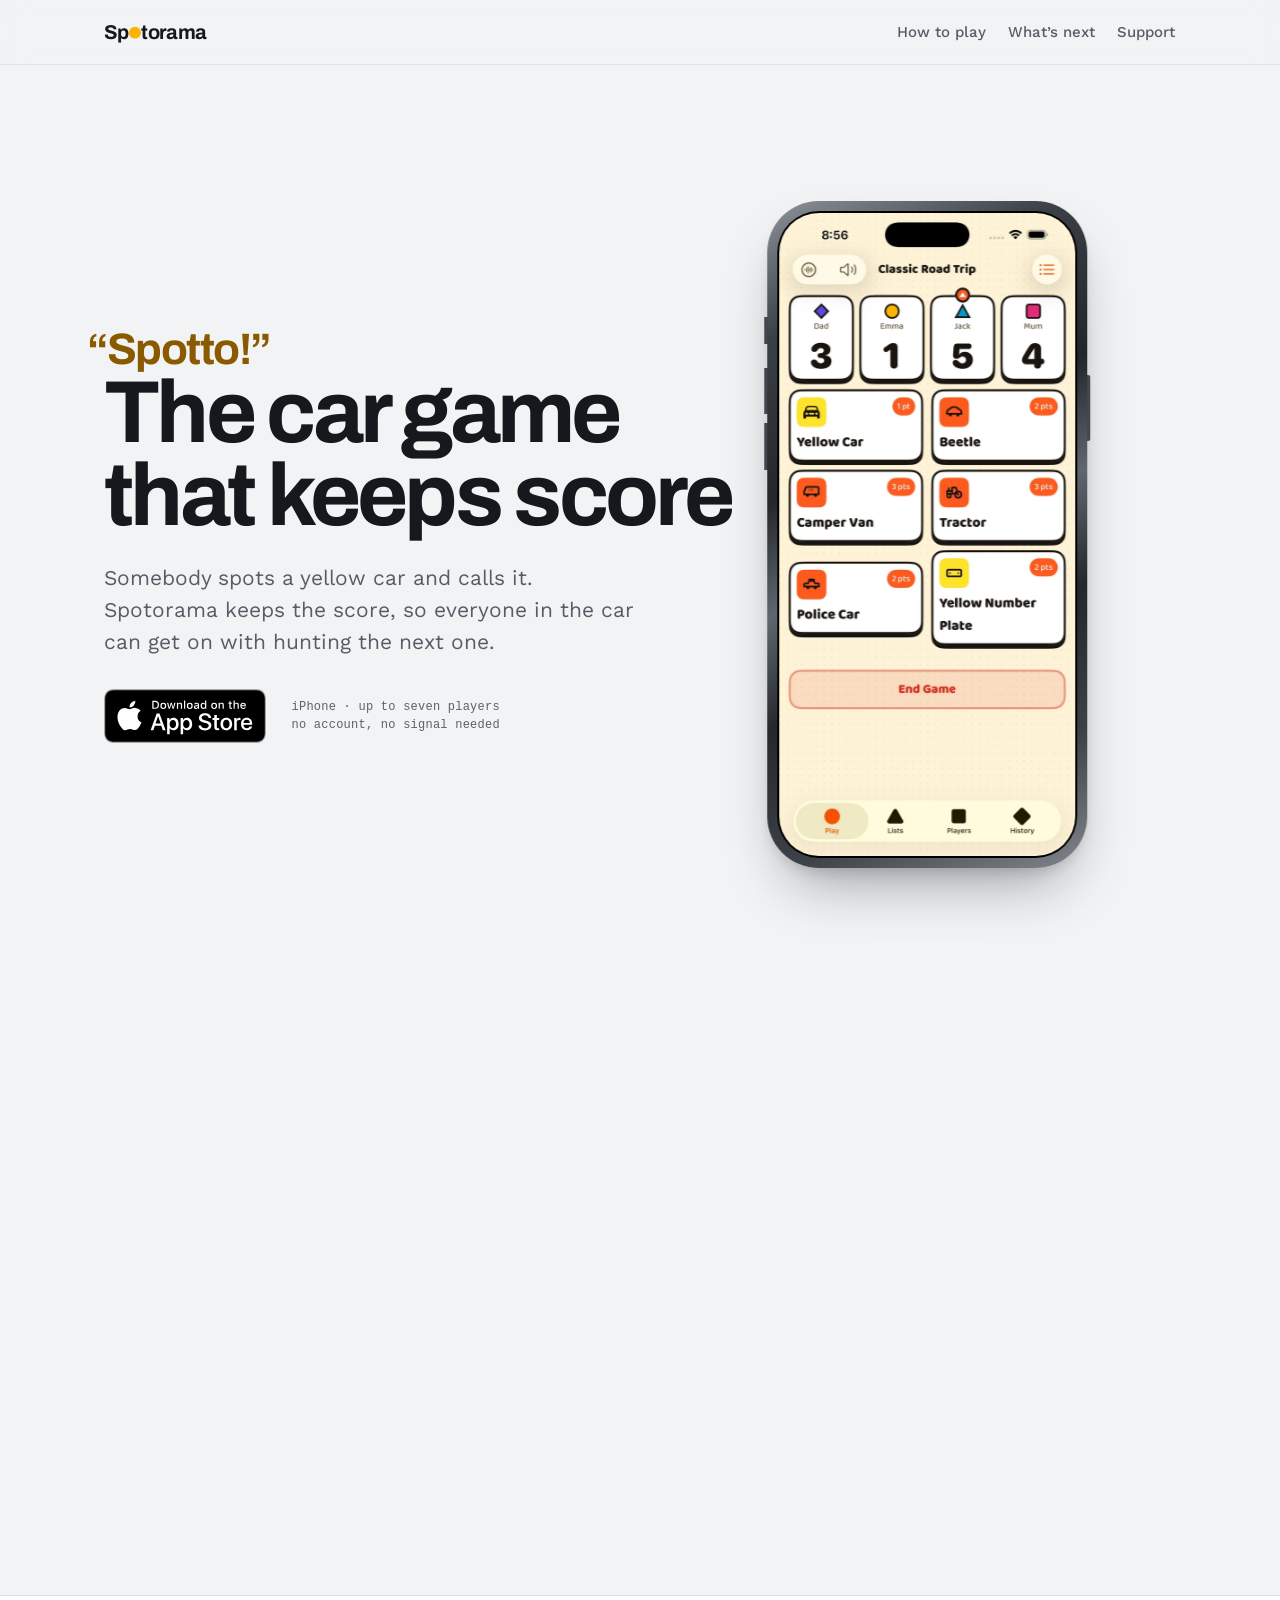
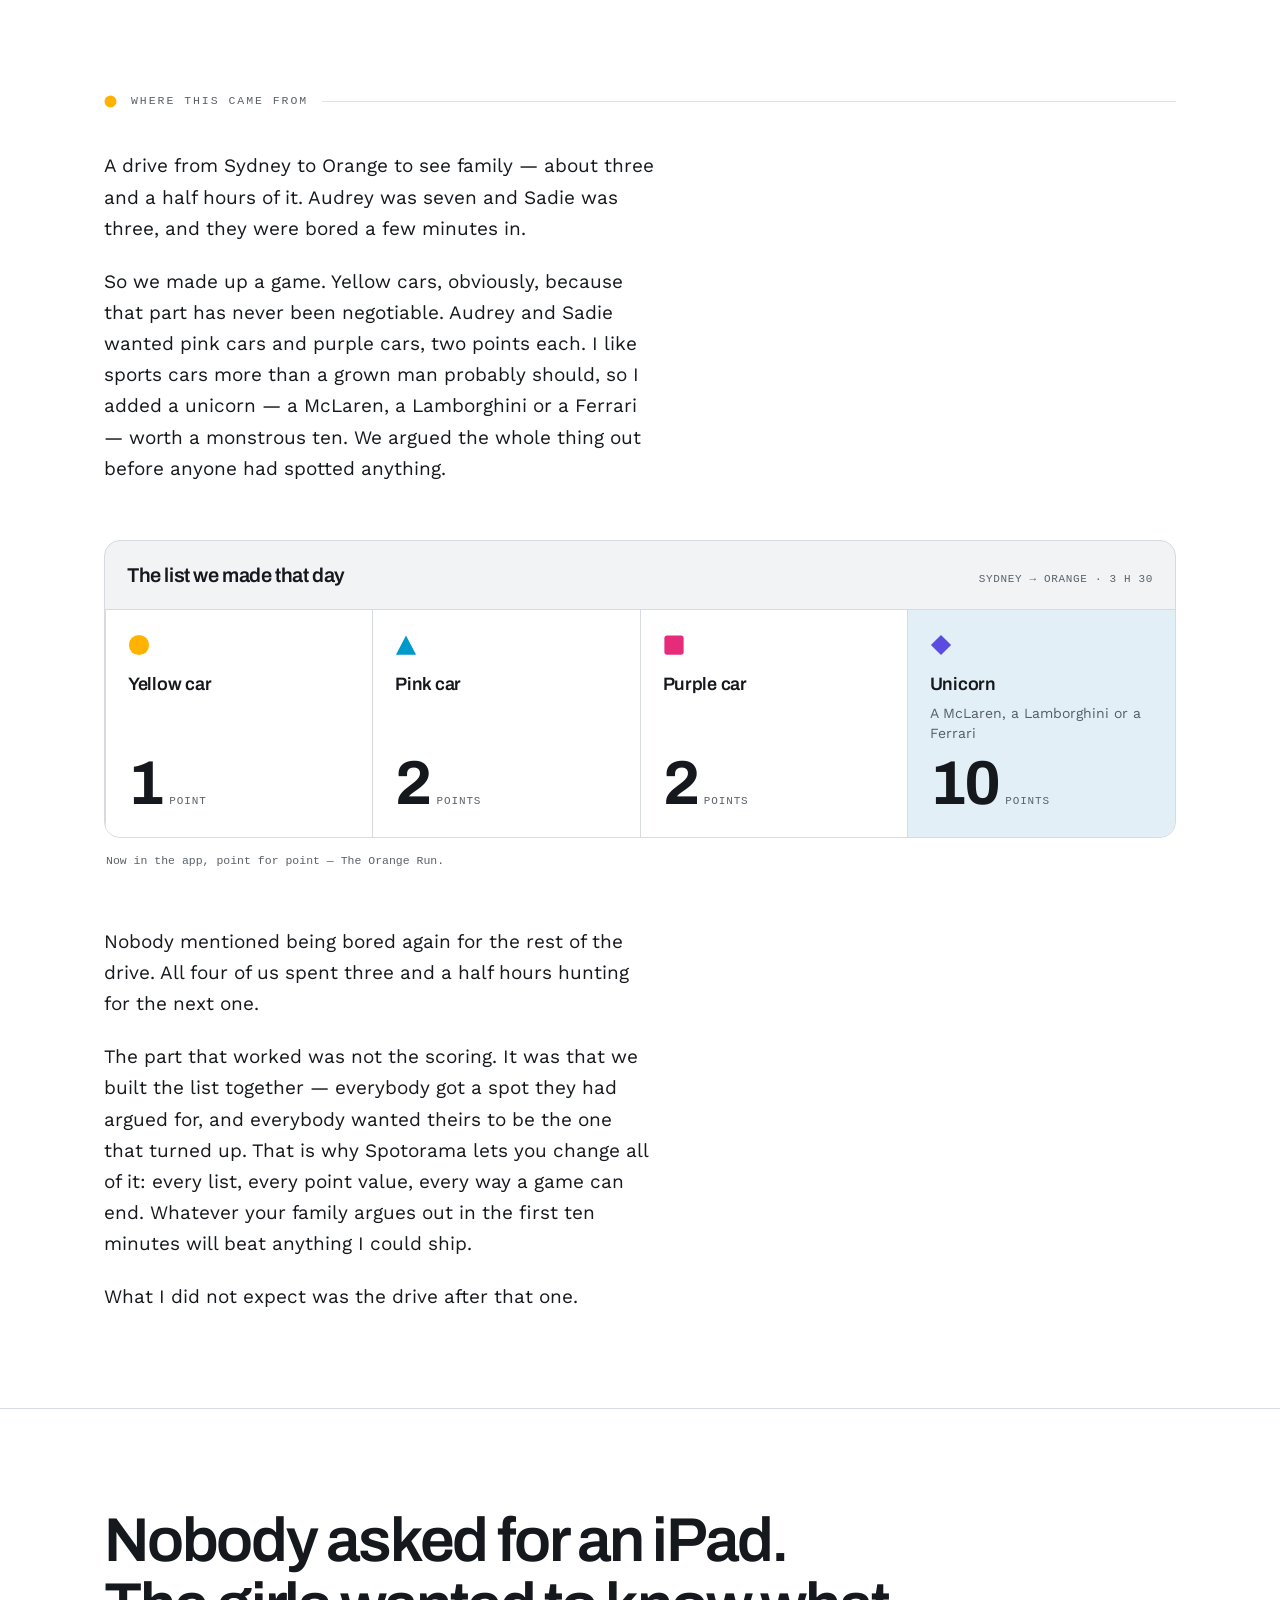
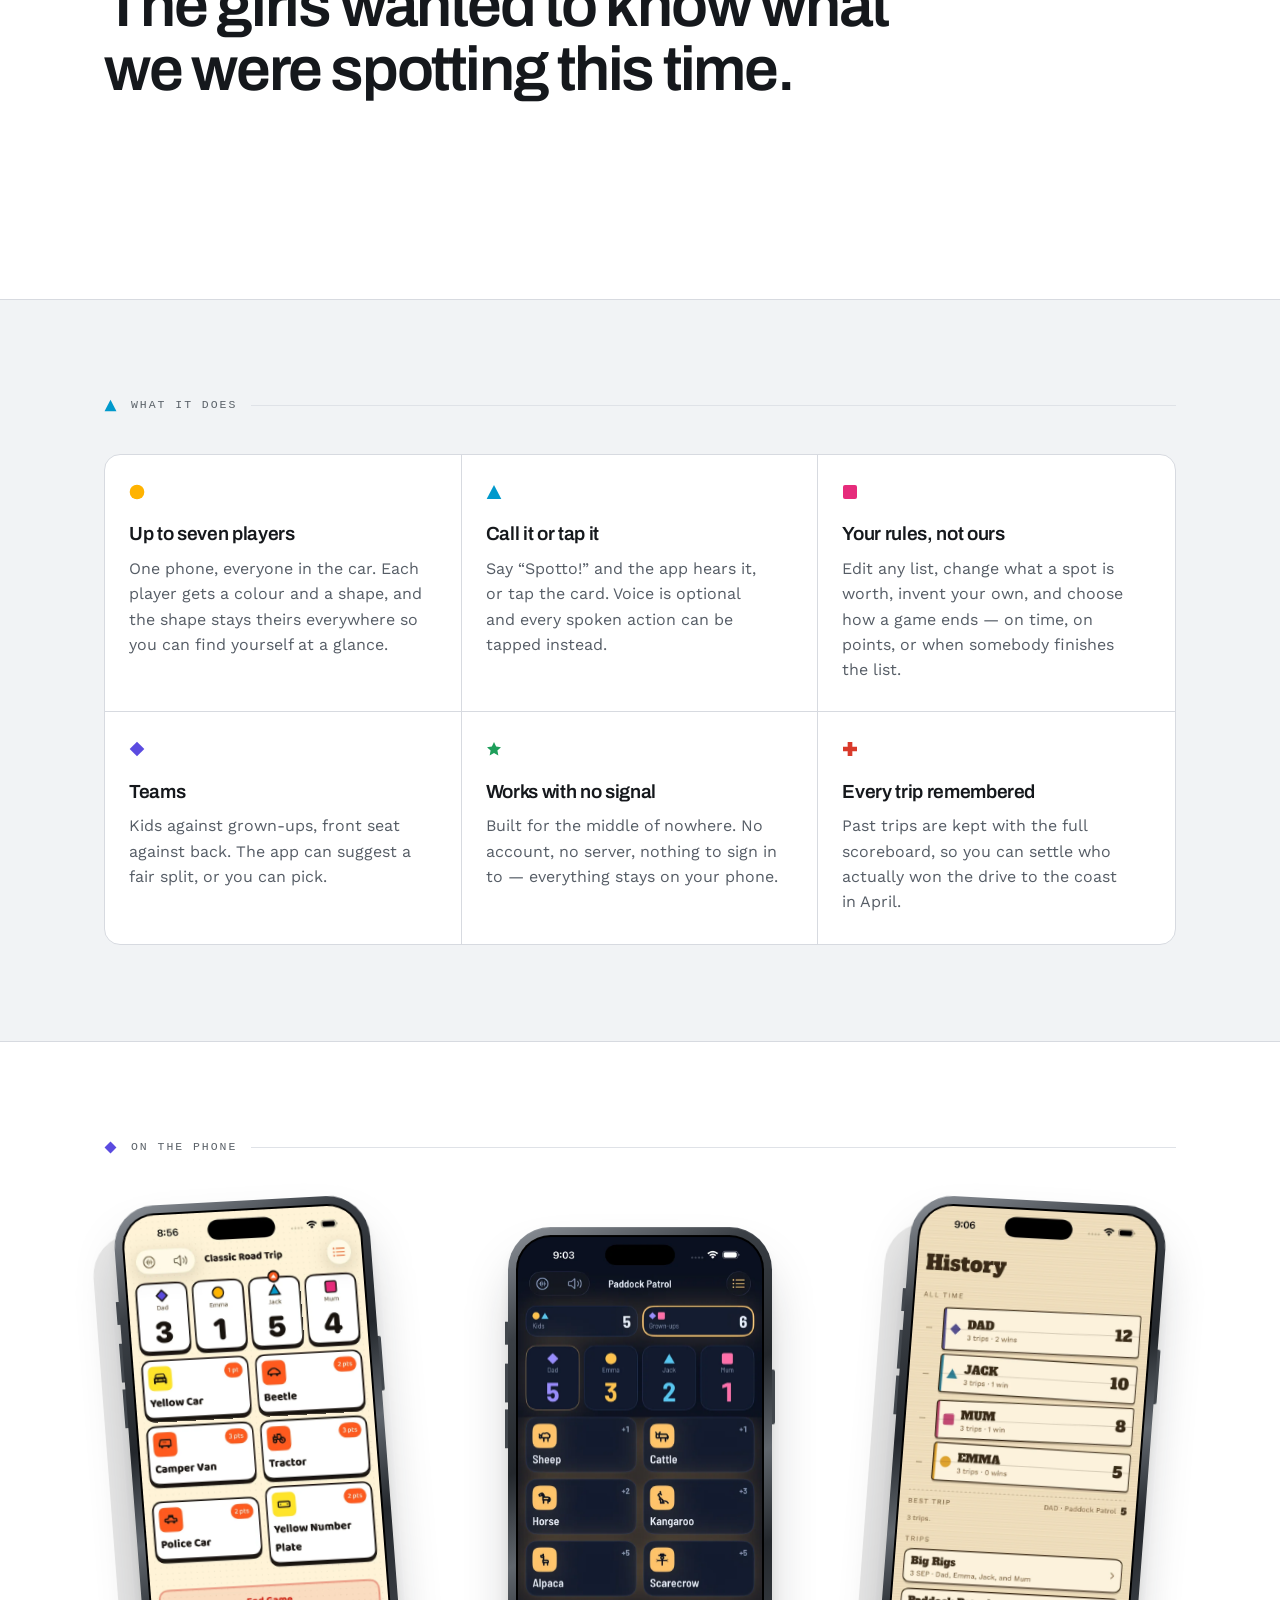
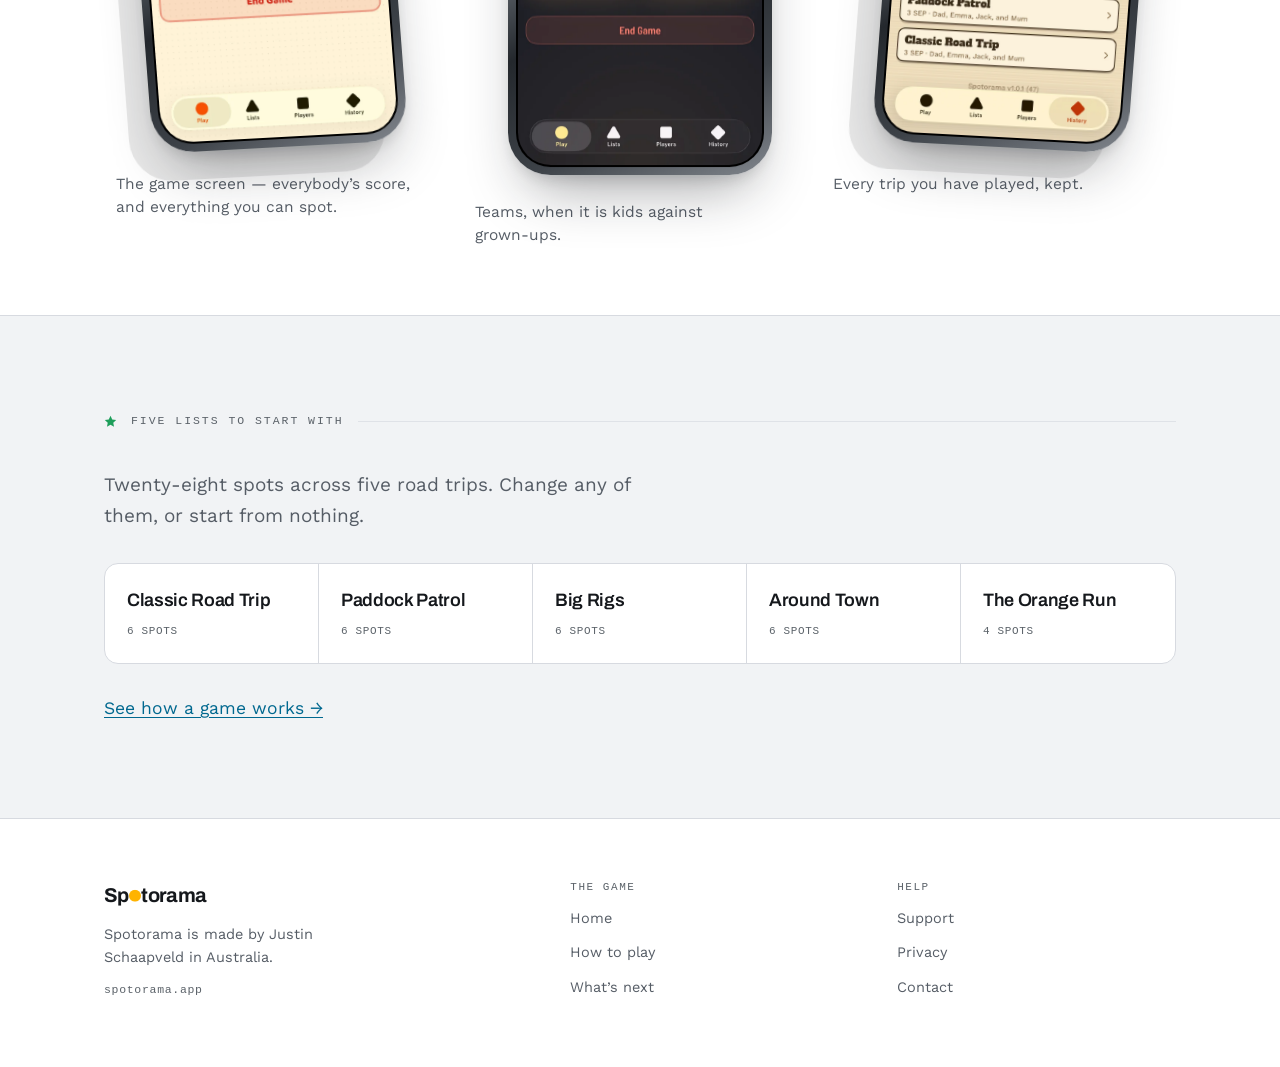
==== commit 44888549: "Use Apple's official App Store badge The hand-built pill was a bit flat, but the fix is not to style" ====
--- a/index.html
+++ b/index.html
@@ -44,14 +44,20 @@
         <h1 class="h1">The car game that keeps score</h1>
         <p class="lede">Somebody spots a yellow car and calls it. Spotorama keeps the score, so everyone in the car can get on with hunting the next one.</p>
         <div class="cta-row">
-          <!-- No country segment: Apple resolves a bare /app/id… to the visitor's own
-               storefront. The listing URL recorded elsewhere is the /au/ one; this is the
-               same app, linked the way a site read from anywhere should link it. The icon
-               is a plain download arrow on purpose — Apple's mark may only be used as
-               official badge artwork, never redrawn. -->
-          <a class="btn" href="https://apps.apple.com/app/id6799803992">
-            <svg viewBox="0 0 24 24" aria-hidden="true" class="ico"><path d="M12 3v11m0 0 4-4m-4 4-4-4" fill="none" stroke="currentColor" stroke-width="1.6" stroke-linecap="round" stroke-linejoin="round"/><path d="M4 16v3a2 2 0 0 0 2 2h12a2 2 0 0 0 2-2v-3" fill="none" stroke="currentColor" stroke-width="1.6" stroke-linecap="round"/></svg>
-            Download now
+          <!-- Apple's own badge artwork, unmodified, from their marketing toolbox. It may
+               not be redrawn, recoloured or restyled, so this is the real SVG rather than
+               something of ours that resembles it — and it is self-hosted rather than
+               hot-linked, which would put another origin in front of the front page.
+               Black on light, white on dark: Apple supplies both for exactly this.
+
+               No country segment in the link: Apple resolves a bare /app/id… to the
+               visitor's own storefront, where the /au/ form recorded as the listing URL
+               would pin an Australian one onto a site read from anywhere. -->
+          <a class="badge" href="https://apps.apple.com/app/id6799803992">
+            <picture>
+              <source srcset="img/app-store-badge-white.svg" media="(prefers-color-scheme: dark)">
+              <img src="img/app-store-badge-black.svg" alt="Download on the App Store">
+            </picture>
           </a>
           <span class="meta mono">iPhone &middot; up to seven players<br>no account, no signal needed</span>
         </div>
--- a/site.css
+++ b/site.css
@@ -152,18 +152,14 @@
   color:var(--call);text-indent:-.38em;
 }
 .cta-row{display:flex;flex-wrap:wrap;gap:18px 26px;align-items:center;margin-top:32px}
-.btn{
-  display:inline-flex;align-items:center;gap:12px;
-  background:var(--ink);color:var(--paper);text-decoration:none;
-  padding:16px 28px 16px 24px;border-radius:13px;font-weight:600;font-size:17px;
-  transition:transform .16s ease, box-shadow .16s ease;
-}
-.btn:hover{color:var(--paper);transform:translateY(-1px);box-shadow:0 8px 22px -8px var(--shadow)}
-.btn--pending{
-  background:var(--paper);color:var(--ink2);
-  border:1px dashed var(--line);padding:16px 26px;cursor:default;
-}
-.btn .ico{width:18px;height:18px;flex:none}
+/* Apple's badge, used as supplied. The artwork may not be recoloured, reshaped or
+   have effects applied to it, so nothing here touches the image itself — the hover is a
+   1px lift on the link, which leaves the badge undistorted. aspect-ratio is the SVG's own
+   119.66407 x 40, so the box is right before the file has loaded. .cta-row's 18px/26px
+   gap is well past Apple's clear space minimum of a tenth of the badge height. */
+.badge{display:inline-block;line-height:0;transition:transform .16s ease}
+.badge:hover{transform:translateY(-1px)}
+.badge img{display:block;height:54px;width:auto;aspect-ratio:119.66407/40}
 .meta{font-size:12px;line-height:1.5;color:var(--ink3);letter-spacing:.02em}
 
 .pagehead{padding:52px 0 0}
@@ -422,7 +418,7 @@
 
 @media (prefers-reduced-motion:reduce){
   *{transition:none !important;animation:none !important}
-  .btn:hover{transform:none}
+  .badge:hover{transform:none}
   /* The scrub is never armed here — this is the belt-and-braces for a setting
      changed after load. The static angles stay: a rotation that never moves is
      geometry, not motion. */
